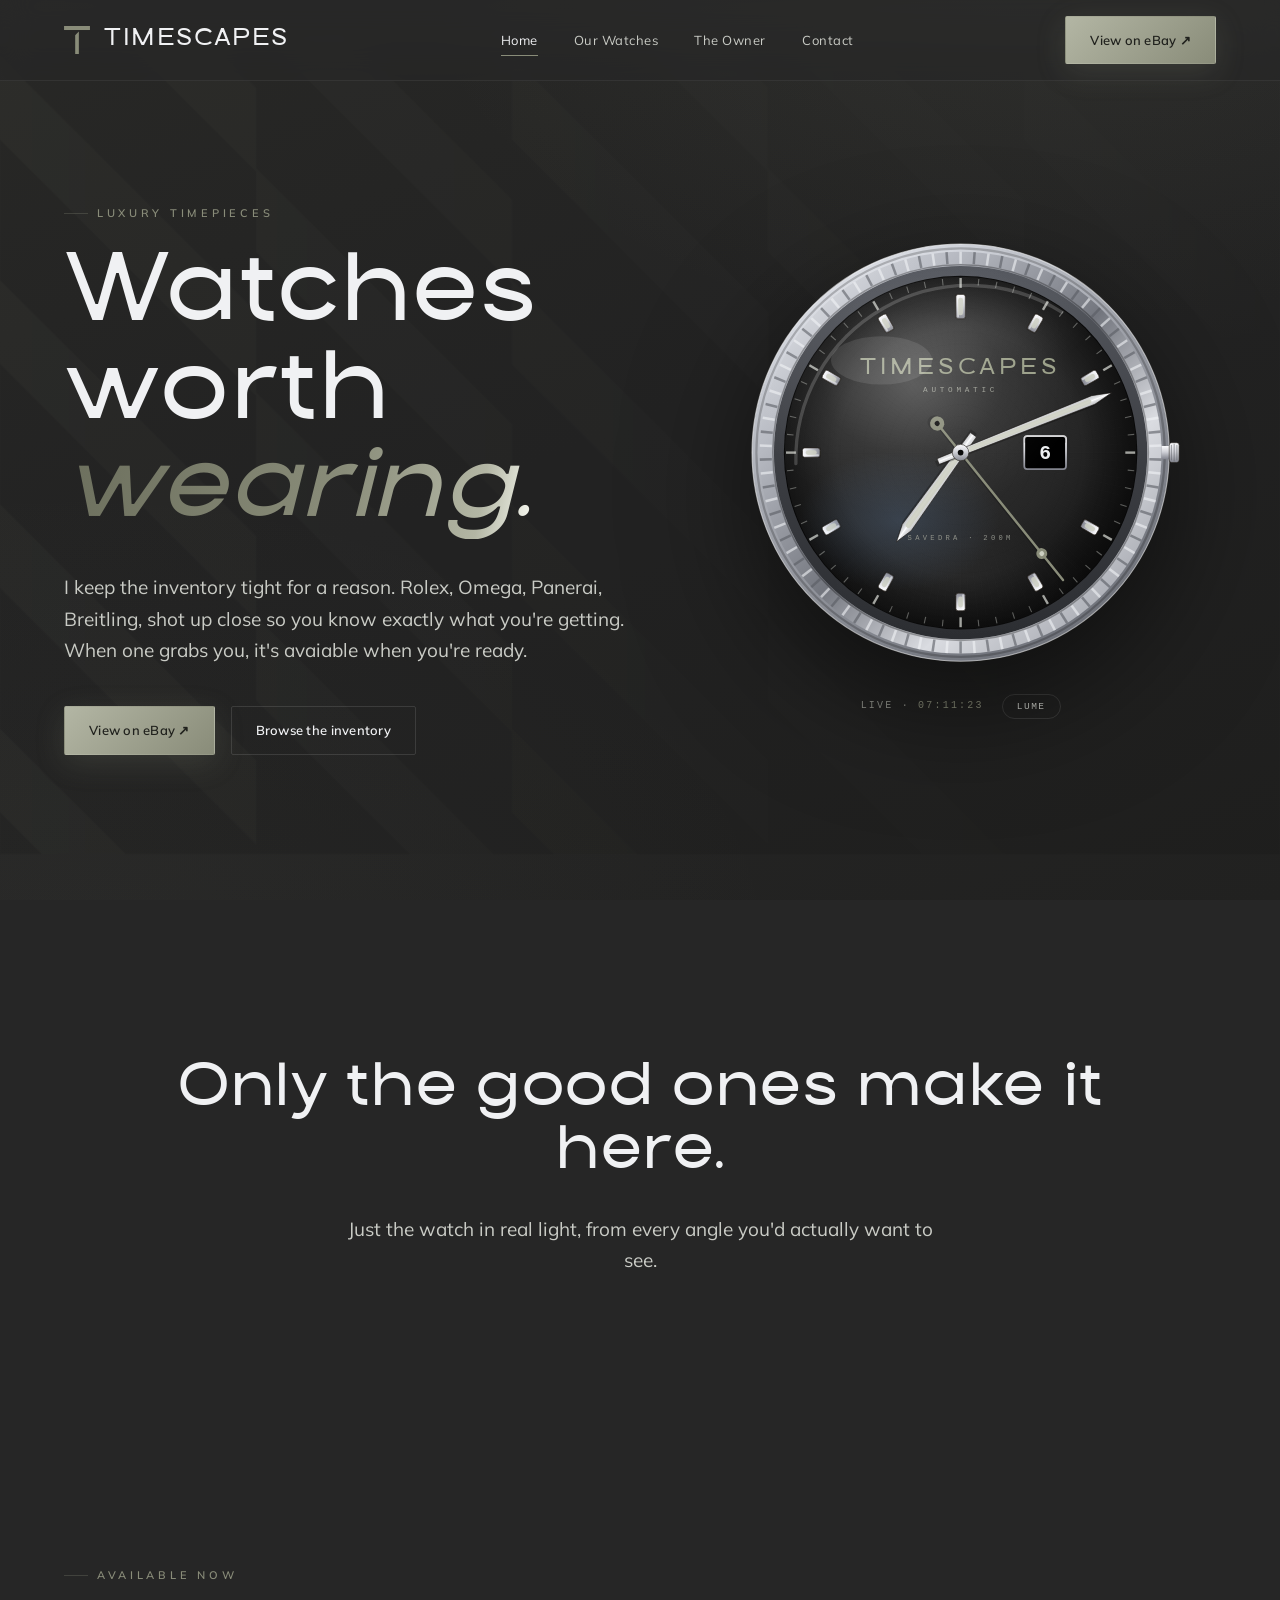
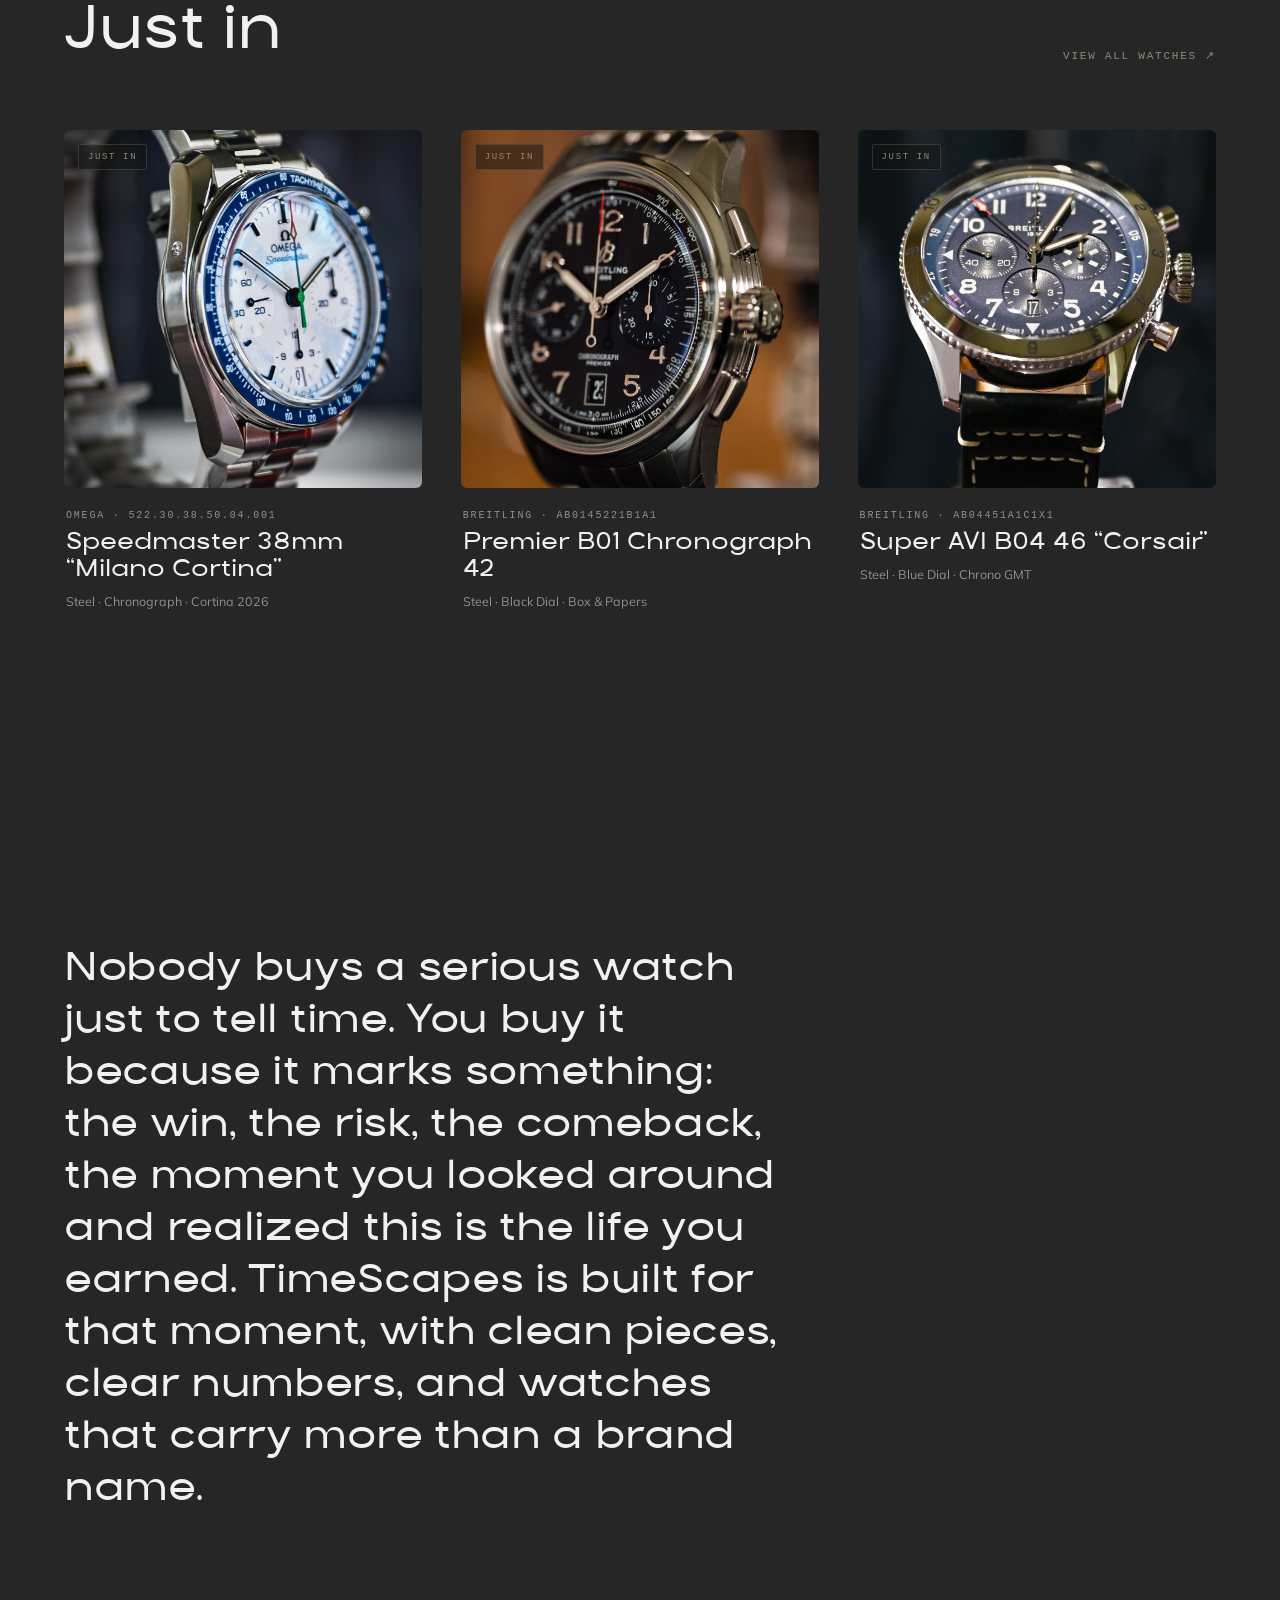
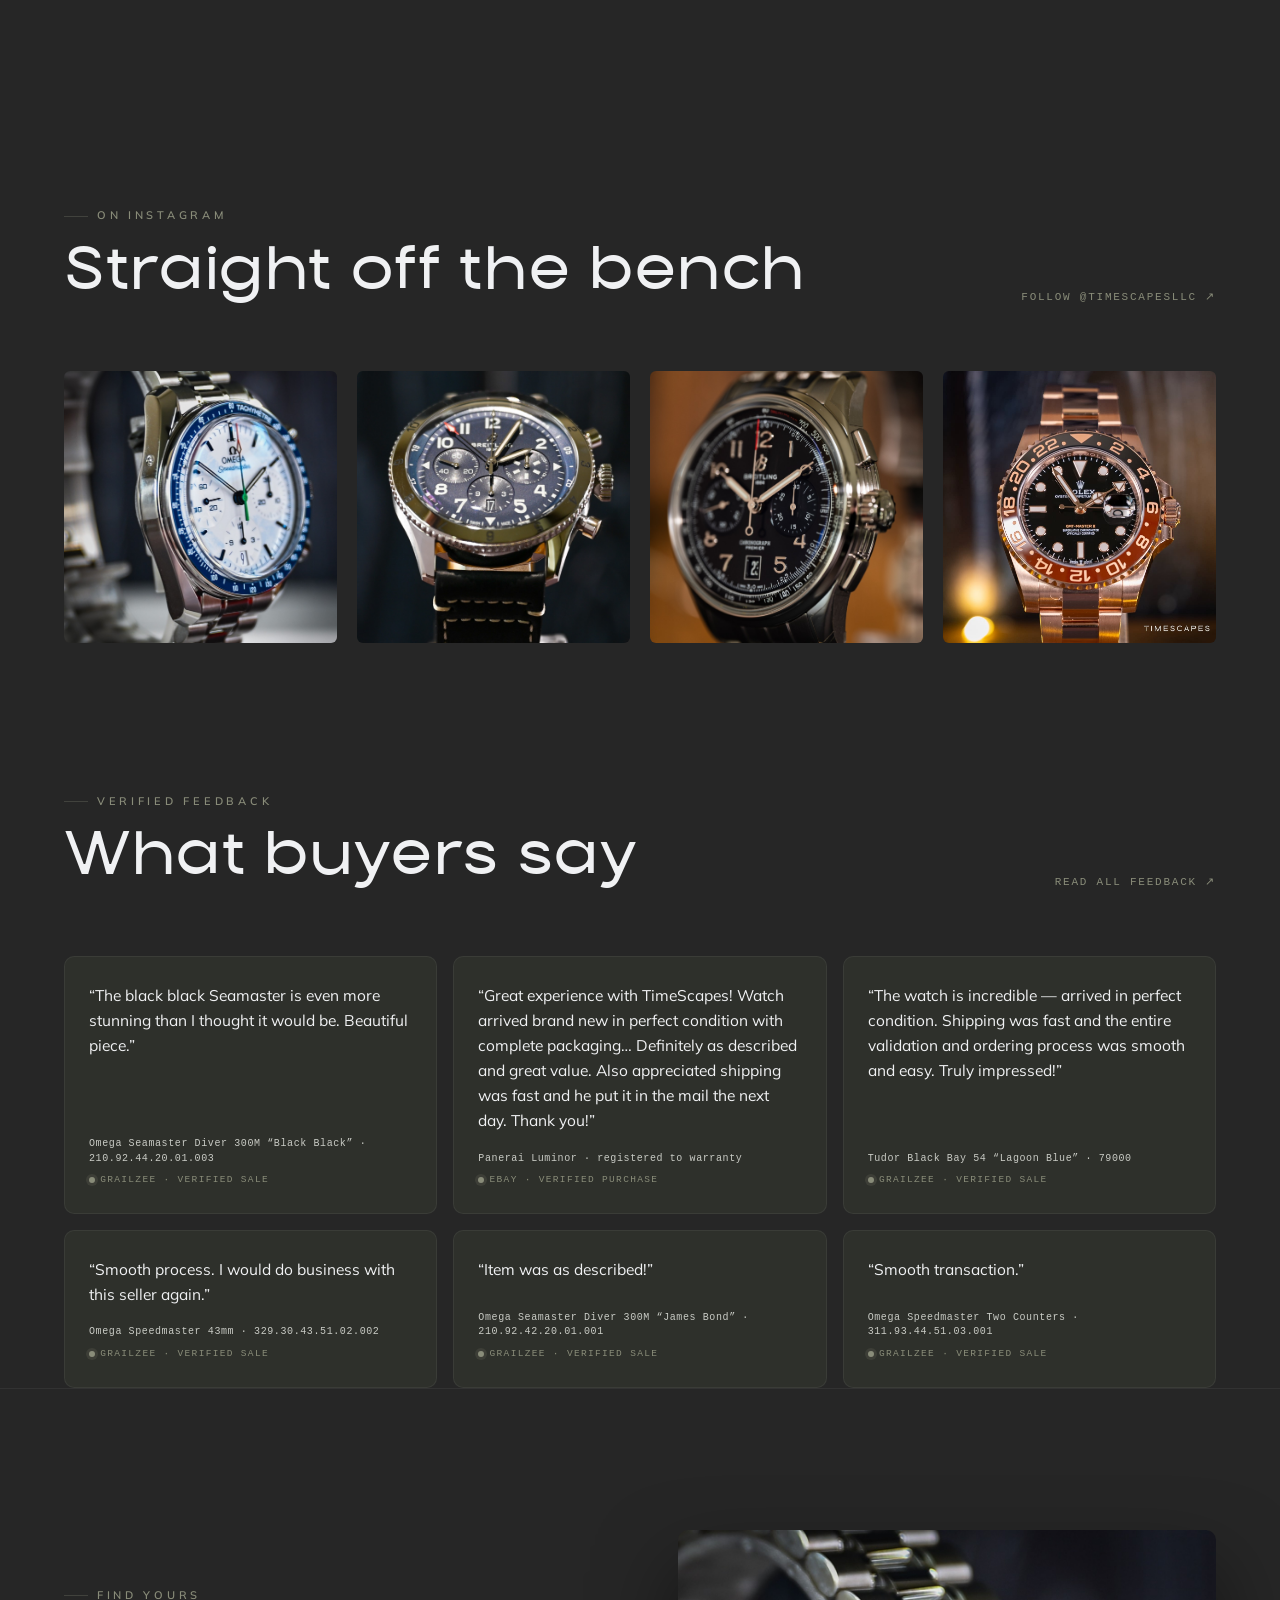
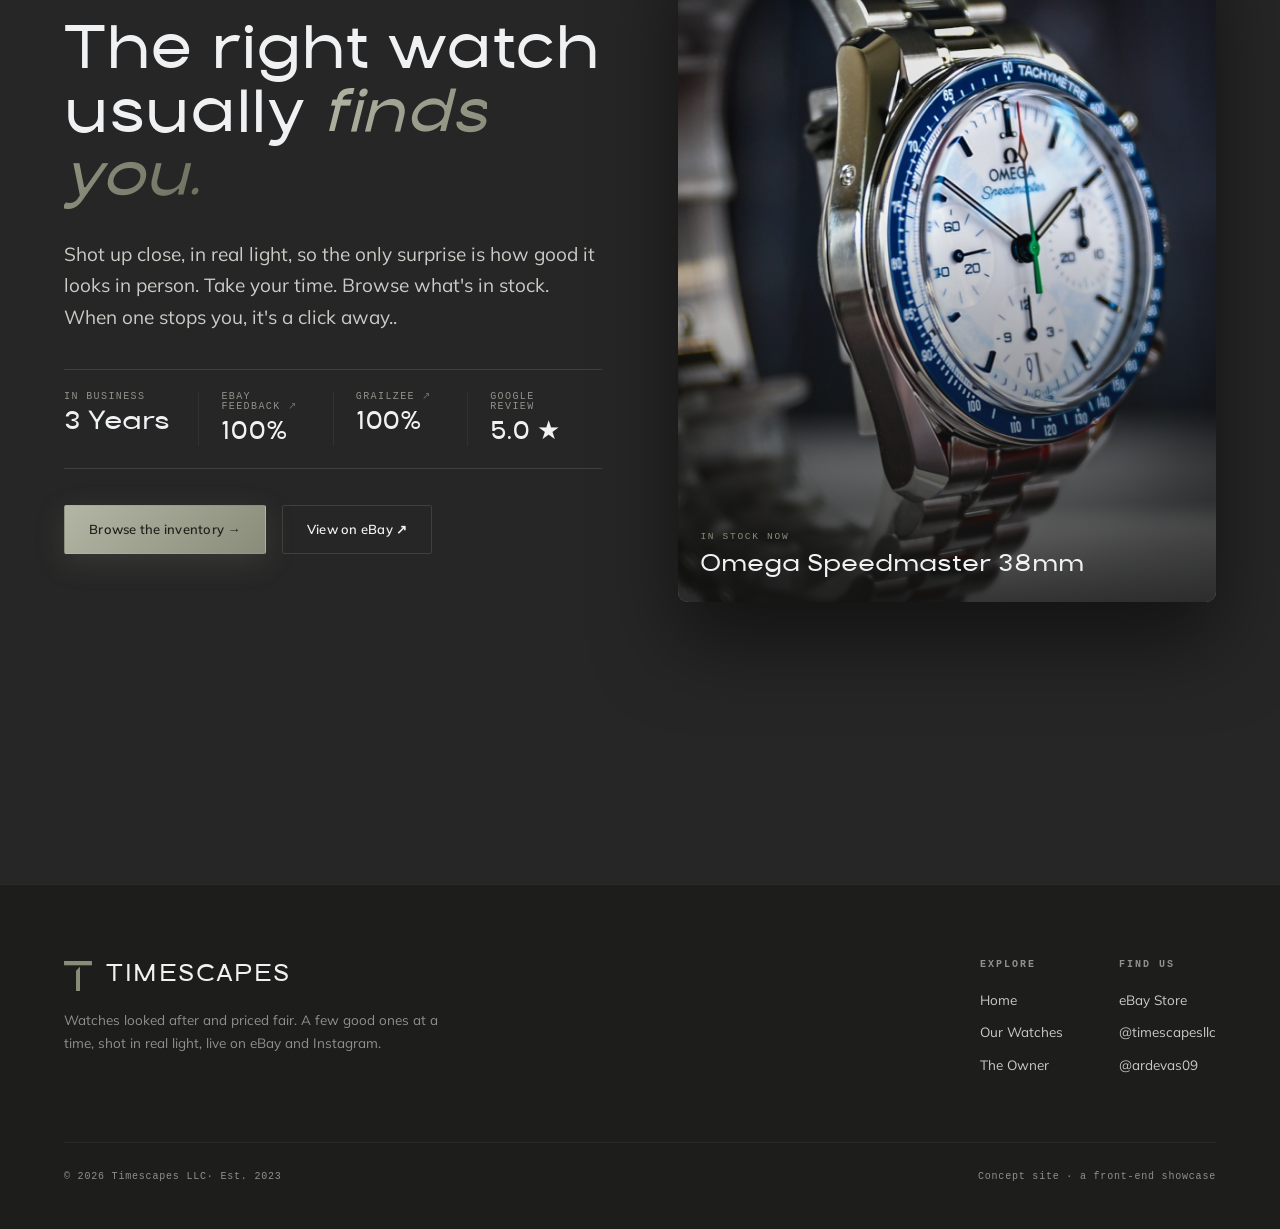
==== index.html @ d675b08f "Add files via upload" ====
<!DOCTYPE html>
<html lang="en">
<head>
<meta charset="UTF-8">
<meta name="viewport" content="width=device-width, initial-scale=1.0">
<meta http-equiv="Cache-Control" content="no-cache, no-store, must-revalidate">
<meta http-equiv="Pragma" content="no-cache">
<meta http-equiv="Expires" content="0">
<title>Timescapes · Luxury Timepieces</title>
<meta name="description" content="Timescapes. A few good watches at a time, Rolex, Omega, Panerai, Breitling, shot up close so you know what you're getting. Looked after, priced fair, live on eBay.">
<link rel="preconnect" href="https://fonts.googleapis.com">
<link rel="preconnect" href="https://fonts.gstatic.com" crossorigin>
<link href="https://fonts.googleapis.com/css2?family=Mulish:ital,wght@0,400;0,500;0,600;0,700;1,500&display=swap" rel="stylesheet">
<link rel="icon" href="assets/brand/icon-green.svg">
<link rel="stylesheet" href="styles.css?v=20260618">
<script defer src="app.js?v=20260618"></script>

<style>
  /* trust metrics — home closer (page-specific; loads after styles.css, wins on source order) */
  .ts-client-metrics{
    display:grid;grid-template-columns:repeat(4,1fr);
    max-width:560px;margin:36px 0;padding:22px 0;
    border-top:1px solid var(--line);border-bottom:1px solid var(--line);
  }
  .ts-metric-item{
    display:flex;flex-direction:column;gap:8px;
    padding:0 22px;border-left:1px solid var(--line-2);
  }
  .ts-metric-item:first-child{padding-left:0;border-left:none}
  .ts-metric-lbl{
    font-family:var(--mono);font-size:10px;font-weight:500;
    letter-spacing:.14em;text-transform:uppercase;color:var(--muted);line-height:1;
  }
  .ts-metric-val{
    font-family:var(--serif);font-size:clamp(22px,2.4vw,26px);font-weight:500;
    color:var(--ink);line-height:1;letter-spacing:-.01em;
  }
  /* clickable metrics link out to the real proof */
  a.ts-metric-item{text-decoration:none;color:inherit;cursor:pointer;transition:transform .25s var(--ease)}
  a.ts-metric-item .ts-metric-val{transition:color .25s}
  a.ts-metric-item:hover .ts-metric-val{color:var(--gold-bright)}
  a.ts-metric-item .ts-metric-lbl::after{content:" ↗";color:var(--gold);opacity:.75}
  @media(max-width:560px){
    .ts-client-metrics{grid-template-columns:repeat(2,1fr);gap:26px 0;max-width:none}
    .ts-metric-item{padding:0 18px;border-left:1px solid var(--line-2)}
    .ts-metric-item:nth-child(odd){padding-left:0;border-left:none}
  }

  /* verified feedback / reviews */
  .reviews__grid{display:grid;grid-template-columns:repeat(3,1fr);gap:16px;margin-top:42px}
  .review{display:flex;flex-direction:column;gap:18px;background:var(--bg-3);
    border:1px solid var(--line-2);border-radius:10px;padding:26px 24px;margin:0;
    transition:border-color .3s,transform .3s}
  .review:hover{border-color:var(--line);transform:translateY(-3px)}
  .review blockquote{font-size:15.5px;line-height:1.62;color:var(--ink);margin:0}
  .review figcaption{display:flex;flex-direction:column;gap:6px;margin-top:auto}
  .review__watch{font-family:var(--mono);font-size:10px;letter-spacing:.06em;color:var(--ink-soft);line-height:1.45}
  .review__src{font-family:var(--mono);font-size:9.5px;letter-spacing:.14em;text-transform:uppercase;
    color:var(--gold);display:flex;align-items:center;gap:.55em}
  .review__src::before{content:"";width:6px;height:6px;border-radius:50%;background:var(--gold);
    box-shadow:0 0 0 3px rgba(137,140,121,.16);flex:0 0 auto}
  @media(max-width:1000px){.reviews__grid{grid-template-columns:repeat(2,1fr)}}
  @media(max-width:600px){.reviews__grid{grid-template-columns:1fr}}
</style>
</head>
<body data-page="home">

<header class="nav" data-nav></header>

<main>
  <section class="hero">
    <div class="container hero__grid">
      <div class="hero__copy">
        <span class="eyebrow" data-reveal>Luxury Timepieces</span>
        <h1 class="display" data-reveal data-delay="1">Watches worth<span class="ln2"><em class="accent shimmer">wearing.</em></span></h1>
        <p class="lead" data-reveal data-delay="2">I keep the inventory tight for a reason. Rolex, Omega, Panerai, Breitling, shot up close so you know exactly what you're getting. When one grabs you, it's avaiable when you're ready.</p>
        <div class="cta-row" data-reveal data-delay="3">
          <a class="btn btn--gold" href="https://www.ebay.com/str/timescapesllc?widget_ver=artemis&media=COPY&utm_source=ig&utm_medium=social&utm_content=link_in_bio" target="_blank" rel="noopener">View on eBay ↗</a>
          <a class="btn btn--ghost" href="inventory.html">Browse the inventory</a>
        </div>
      </div>
      <div class="hero__visual" data-reveal data-delay="2">
        <div class="livewatch">
          <div class="livewatch__face" id="liveWatch" role="img" aria-label="A watch face showing the current local time"></div>
          <div class="livewatch__meta">
            <span class="livewatch__chip" id="liveTime">Live · <b>--:--:--</b></span>
            <button class="livewatch__toggle" id="lumeToggle" aria-label="Toggle day or lume dial">Lume</button>
          </div>
        </div>
      </div>
    </div>
  </section>

  <section class="statement">
    <div class="container">
      <h2 class="display" data-reveal>Only the good ones make it here.</h2>
      <p class="lead" data-reveal data-delay="1">Just the watch in real light, from every angle you'd actually want to see.</p>
    </div>
  </section>

  <section class="collection">
    <div class="container">
      <div class="sec-head">
        <div>
          <span class="eyebrow" data-reveal>Available Now</span>
          <h2 class="display" data-reveal data-delay="1">Just in</h2>
        </div>
        <a class="more-link" href="inventory.html" data-reveal data-delay="2">View all watches ↗</a>
      </div>
      <div class="cards cards--3" id="featuredCards"></div>
    </div>
  </section>

  <section class="why">
    <div class="container">
      <span class="eyebrow" data-reveal>Why Timescapes</span>
      <p class="why__lead" data-reveal data-delay="1">Nobody buys a serious watch just to tell time. You buy it because it marks something: the win, the risk, the comeback, the moment you looked around and realized this is the life you earned. TimeScapes is built for that moment, with clean pieces, clear numbers, and watches that carry more than a brand name.</p>
    </div>
  </section>

  <section class="feed">
    <div class="container">
      <div class="sec-head">
        <div>
          <span class="eyebrow" data-reveal>On Instagram</span>
          <h2 class="display" data-reveal data-delay="1">Straight off the bench</h2>
        </div>
        <a class="more-link" href="https://www.instagram.com/timescapesllc/" target="_blank" rel="noopener" data-reveal data-delay="2">Follow @timescapesllc ↗</a>
      </div>
      <div class="feed__grid" id="feedGrid" data-reveal></div>
    </div>
  </section>

  <!-- verified feedback (real eBay + Grailzee reviews) -->
  <section class="reviews">
    <div class="container">
      <div class="sec-head">
        <div>
          <span class="eyebrow" data-reveal>Verified Feedback</span>
          <h2 class="display" data-reveal data-delay="1">What buyers say</h2>
        </div>
        <a class="more-link" href="https://www.ebay.com/str/timescapesllc?_tab=feedback" target="_blank" rel="noopener" data-reveal data-delay="2">Read all feedback ↗</a>
      </div>
      <div class="reviews__grid">
        <figure class="review" data-reveal>
          <blockquote>“The black black Seamaster is even more stunning than I thought it would be. Beautiful piece.”</blockquote>
          <figcaption>
            <span class="review__watch">Omega Seamaster Diver 300M “Black Black” · 210.92.44.20.01.003</span>
            <span class="review__src">Grailzee · Verified sale</span>
          </figcaption>
        </figure>
        <figure class="review" data-reveal data-delay="1">
          <blockquote>“Great experience with TimeScapes! Watch arrived brand new in perfect condition with complete packaging… Definitely as described and great value. Also appreciated shipping was fast and he put it in the mail the next day. Thank you!”</blockquote>
          <figcaption>
            <span class="review__watch">Panerai Luminor · registered to warranty</span>
            <span class="review__src">eBay · Verified purchase</span>
          </figcaption>
        </figure>
        <figure class="review" data-reveal data-delay="2">
          <blockquote>“The watch is incredible — arrived in perfect condition. Shipping was fast and the entire validation and ordering process was smooth and easy. Truly impressed!”</blockquote>
          <figcaption>
            <span class="review__watch">Tudor Black Bay 54 “Lagoon Blue” · 79000</span>
            <span class="review__src">Grailzee · Verified sale</span>
          </figcaption>
        </figure>
        <figure class="review" data-reveal>
          <blockquote>“Smooth process. I would do business with this seller again.”</blockquote>
          <figcaption>
            <span class="review__watch">Omega Speedmaster 43mm · 329.30.43.51.02.002</span>
            <span class="review__src">Grailzee · Verified sale</span>
          </figcaption>
        </figure>
        <figure class="review" data-reveal data-delay="1">
          <blockquote>“Item was as described!”</blockquote>
          <figcaption>
            <span class="review__watch">Omega Seamaster Diver 300M “James Bond” · 210.92.42.20.01.001</span>
            <span class="review__src">Grailzee · Verified sale</span>
          </figcaption>
        </figure>
        <figure class="review" data-reveal data-delay="2">
          <blockquote>“Smooth transaction.”</blockquote>
          <figcaption>
            <span class="review__watch">Omega Speedmaster Two Counters · 311.93.44.51.03.001</span>
            <span class="review__src">Grailzee · Verified sale</span>
          </figcaption>
        </figure>
      </div>
    </div>
  </section>

  <section class="closer">
    <div class="container closer__grid">
      <div class="closer__copy">
        <span class="eyebrow" data-reveal>Find Yours</span>
        <h2 class="display" data-reveal data-delay="1">The right watch<br>usually <em class="accent">finds you.</em></h2>
        <p class="lead" data-reveal data-delay="2">Shot up close, in real light, so the only surprise is how good it looks in person. Take your time. Browse what's in stock. When one stops you, it's a click away..</p>

        <div class="ts-client-metrics" data-reveal data-delay="2">
          <div class="ts-metric-item">
            <span class="ts-metric-lbl">In Business</span>
            <span class="ts-metric-val">3 Years</span>
          </div>
          <a class="ts-metric-item" href="https://www.ebay.com/str/timescapesllc?_tab=feedback" target="_blank" rel="noopener">
            <span class="ts-metric-lbl">eBay Feedback</span>
            <span class="ts-metric-val">100%</span>
          </a>
          <a class="ts-metric-item" href="https://grailzee.com/apps/auctioneer/members/6018082144388" target="_blank" rel="noopener">
            <span class="ts-metric-lbl">Grailzee</span>
            <span class="ts-metric-val">100%</span>
          </a>
          <div class="ts-metric-item">
            <span class="ts-metric-lbl">Google Review</span>
            <span class="ts-metric-val">5.0 ★</span>
          </div>
        </div>

        <div class="cta-row" data-reveal data-delay="3">
          <a class="btn btn--gold" href="inventory.html">Browse the inventory →</a>
          <a class="btn btn--ghost" href="https://www.ebay.com/str/timescapesllc?widget_ver=artemis&media=COPY&utm_source=ig&utm_medium=social&utm_content=link_in_bio" target="_blank" rel="noopener">View on eBay ↗</a>
        </div>
      </div>
      <a class="closer__feature" href="watch.html?id=speedy" data-reveal data-delay="2">
        <img src="assets/watches/watch-8/07.jpg" alt="Omega Speedmaster 38mm, in stock now">
        <div class="closer__tag"><span>In stock now</span><b>Omega Speedmaster 38mm</b></div>
      </a>
    </div>
  </section>
</main>

<footer data-footer></footer>
</body>
</html>
---- styles.css ----
/* ============================================================
   TIMESCAPES — shared styles
   Brand palette (from the Timescapes branding package):
     Charcoal  #262626   ·  Sage green #898C79  ·  Light #F0F1F3
   Type: Macaria (display) · Mulish (body) · mono for technical labels.
   The accent (sage green) is used sparingly — a focal point, not on
   every label and border. Restraint reads as "expensive".
   NOTE: the --gold* variables are kept by name for reach across the
   stylesheet, but they now carry the brand's sage-green values.
   ============================================================ */

@font-face{
  font-family:'Macaria';
  src:url('assets/fonts/Macaria.ttf') format('truetype'),
      url('assets/fonts/Macaria.otf') format('opentype');
  font-weight:300 700;font-style:normal;font-display:swap;
}

:root{
  --bg:#262626;            /* charcoal (brand Color 1) */
  --bg-2:#2c2c2a;          /* raised panel */
  --bg-3:#2e302b;          /* card */
  --ink:#f0f1f3;           /* light (brand Color 3) */
  --ink-soft:#c9cbc5;
  --muted:#8f918a;         /* greyed sage */
  --line:rgba(240,241,243,.12);       /* default hairline — neutral */
  --line-2:rgba(240,241,243,.06);
  --gold:#898c79;          /* sage green (brand Color 2) — the accent */
  --gold-bright:#b3b6a4;
  --gold-deep:#6c6f5d;
  --gold-line:rgba(137,140,121,.28);  /* sage hairline, used sparingly */

  --serif:'Macaria', 'Cormorant Garamond', Georgia, 'Times New Roman', serif;  /* display */
  --sans:'Mulish', -apple-system, BlinkMacSystemFont, 'Segoe UI', Roboto, sans-serif;
  --mono:ui-monospace, 'SF Mono', SFMono-Regular, Menlo, Consolas, monospace;

  --section:clamp(88px, 11vw, 168px);   /* generous vertical rhythm */
  --measure:32em;                        /* narrow body measure */
  --ease:cubic-bezier(.22,.61,.30,1);    /* calm, "expensive" easing */
  --container:min(1180px, 90vw);
}

*{box-sizing:border-box;margin:0;padding:0}
html{scroll-behavior:smooth}
body{
  background:var(--bg);
  color:var(--ink);
  font-family:var(--sans);
  -webkit-font-smoothing:antialiased;
  line-height:1.6;
  overflow-x:hidden;
}
/* viewport-locked backdrop: a clean charcoal grade (keeps the brand grey) with
   a soft sage depth glow. Lives on a fixed pseudo, so no background-attachment. */
body::before{
  content:"";position:fixed;inset:0;z-index:0;pointer-events:none;
  background:
    radial-gradient(1100px 720px at 84% -10%, rgba(137,140,121,.13), transparent 62%),
    radial-gradient(1200px 820px at 6% 108%, rgba(137,140,121,.05), transparent 60%),
    linear-gradient(158deg,#2c2c2a 0%,#262626 48%,#212120 100%);
}
/* faint brand pattern (from the Timescapes package) as a clean texture, not noise */
body::after{
  content:"";position:fixed;inset:0;z-index:0;pointer-events:none;
  background:url("assets/brand/pattern-dark.png") center center / cover no-repeat;
  opacity:.16;mix-blend-mode:soft-light;
}
a{color:inherit;text-decoration:none}
img{max-width:100%;display:block}
::selection{background:rgba(137,140,121,.34);color:#fff}
:focus-visible{outline:2px solid var(--gold);outline-offset:3px}

.container{width:var(--container);margin:0 auto}
.narrow{max-width:var(--measure)}
main{position:relative;z-index:1}
section{position:relative;z-index:1}

/* ---------- eyebrow (small header — wide, sage accent) ---------- */
.eyebrow{
  font-family:var(--sans);font-size:11px;font-weight:600;letter-spacing:.34em;text-transform:uppercase;
  color:var(--gold);display:inline-flex;align-items:center;gap:.8em;
}
.eyebrow::before{content:"";width:24px;height:1px;background:var(--gold-line)}
.eyebrow.center{justify-content:center}

/* ---------- display type (Macaria) ---------- */
.display{font-family:var(--serif);font-weight:500;letter-spacing:-.006em;line-height:1.02}
h1.display{font-size:clamp(48px,8vw,96px)}
h2.display{font-size:clamp(34px,5vw,60px);line-height:1.06}
.lead{font-size:clamp(17px,1.5vw,19px);color:var(--ink-soft);max-width:var(--measure);line-height:1.65}
em.accent{font-style:italic;color:transparent;
  background:linear-gradient(120deg,var(--gold-bright),var(--gold-deep));-webkit-background-clip:text;background-clip:text}

/* one allowed shimmer: a slow, subtle glint sweeping the single hero word */
@media (prefers-reduced-motion: no-preference) {
  em.accent.shimmer{
    background:linear-gradient(100deg,
      var(--gold-deep) 0%, var(--gold) 30%, var(--gold-bright) 45%,
      #eef0e6 50%, var(--gold-bright) 55%, var(--gold) 70%, var(--gold-deep) 100%);
    background-size:200% auto;
    -webkit-background-clip:text;background-clip:text;color:transparent;
    animation:shine 5.5s linear infinite}
}
@keyframes shine{from{background-position:0% center}to{background-position:-200% center}}

/* ---------- reveal on scroll (the one ambient effect, refined + slow) ---------- */
[data-reveal]{opacity:0;transform:translateY(20px);transition:opacity 1.1s var(--ease),transform 1.1s var(--ease)}
[data-reveal].in{opacity:1;transform:none}
/* safety: if the reveal observer never fires (JS failure / stalled), show everything */
html.reveal-fallback [data-reveal]{opacity:1!important;transform:none!important}
[data-delay="1"]{transition-delay:.10s}[data-delay="2"]{transition-delay:.20s}
[data-delay="3"]{transition-delay:.30s}[data-delay="4"]{transition-delay:.40s}

/* ============ buttons ============ */
.btn{
  font-family:var(--sans);font-size:13px;font-weight:600;letter-spacing:.02em;
  padding:13px 24px;border-radius:2px;cursor:pointer;display:inline-flex;align-items:center;gap:.5em;
  transition:transform .25s var(--ease),box-shadow .3s var(--ease),background .3s,color .3s,border-color .3s;
  border:1px solid transparent;background:transparent;white-space:nowrap;
}
.btn--gold{color:#20211d;background:linear-gradient(135deg,var(--gold-bright),var(--gold));
  box-shadow:0 8px 30px rgba(137,140,121,.20)}
.btn--gold:hover{transform:translateY(-2px);box-shadow:0 14px 38px rgba(137,140,121,.30)}
.btn--ghost{border-color:var(--line);color:var(--ink)}
.btn--ghost:hover{border-color:var(--gold);color:var(--gold)}

/* ============ nav ============ */
.nav{position:sticky;top:0;z-index:50;background:rgba(38,38,38,.66);
  backdrop-filter:blur(16px);-webkit-backdrop-filter:blur(16px);border-bottom:1px solid var(--line-2)}
.nav__row{display:flex;align-items:center;justify-content:space-between;height:80px;gap:16px}
.brand{display:flex;align-items:center;gap:.6em;font-family:var(--serif);font-size:24px;font-weight:500;letter-spacing:.06em;line-height:1;text-transform:uppercase}
.brand img{width:26px;height:auto;object-fit:contain}
.nav__links{display:flex;gap:36px;align-items:center}
.nav__links a{font-size:13px;color:var(--ink-soft);letter-spacing:.04em;transition:color .3s;position:relative;padding:4px 0}
.nav__links a::after{content:"";position:absolute;left:0;bottom:-2px;width:0;height:1px;background:var(--gold);transition:width .35s var(--ease)}
.nav__links a:hover{color:var(--ink)}
.nav__links a.active{color:var(--ink)}
.nav__links a.active::after,.nav__links a:hover::after{width:100%}
.nav__cta{display:flex;align-items:center;gap:14px}
.menu-btn{display:none;background:none;border:1px solid var(--line);border-radius:2px;
  width:44px;height:40px;cursor:pointer;flex-direction:column;gap:4px;align-items:center;justify-content:center}
.menu-btn span{width:18px;height:1.5px;background:var(--ink);transition:.3s}

/* ============ footer ============ */
footer{padding:72px 0 44px;border-top:1px solid var(--line-2);background:#1d1d1c;position:relative;z-index:1;margin-top:var(--section)}
.foot__row{display:flex;justify-content:space-between;align-items:flex-start;gap:40px;flex-wrap:wrap}
.foot__brand{display:flex;flex-direction:column;gap:14px;max-width:24em}
.foot__brand .fb-top{display:flex;align-items:center;gap:.6em;font-family:var(--serif);font-size:24px;font-weight:500;letter-spacing:.06em;text-transform:uppercase}
.foot__brand .fb-top img{width:28px;height:auto;object-fit:contain}
.foot__brand p{font-size:13.5px;color:var(--muted);line-height:1.7}
.foot__links{display:flex;gap:56px;flex-wrap:wrap}
.foot__col h5{font-family:var(--mono);font-size:10px;letter-spacing:.2em;text-transform:uppercase;color:var(--muted);margin-bottom:16px}
.foot__col a{display:block;font-size:13.5px;color:var(--ink-soft);margin-bottom:11px;transition:color .3s}
.foot__col a:hover{color:var(--gold)}
.foot__bottom{display:flex;justify-content:space-between;align-items:center;gap:16px;flex-wrap:wrap;
  margin-top:56px;padding-top:26px;border-top:1px solid var(--line-2)}
.foot__bottom small{font-family:var(--mono);font-size:10px;letter-spacing:.08em;color:var(--muted)}

/* ============ HERO (home) ============ */
.hero{padding:clamp(60px,9vw,120px) 0 var(--section)}
.hero__grid{display:grid;grid-template-columns:1.05fr .95fr;gap:clamp(40px,6vw,90px);align-items:center}
.hero h1{margin:26px 0 0}
.hero h1 .ln2{display:block}
.hero .lead{margin-top:30px}
.hero .cta-row{display:flex;gap:16px;margin-top:40px;flex-wrap:wrap}

/* live watch focal */
.livewatch{position:relative;display:flex;flex-direction:column;align-items:center;gap:22px;perspective:1200px}
.livewatch__face{position:relative;width:min(440px,86%);aspect-ratio:1/1;display:grid;place-items:center;
  transition:transform .55s var(--ease)}
.livewatch__face::before{content:"";position:absolute;inset:6%;border-radius:50%;z-index:0;
  background:radial-gradient(circle,rgba(137,140,121,.16),transparent 66%);filter:blur(26px);
  animation:lwBreathe 6.5s var(--ease) infinite}
@keyframes lwBreathe{0%,100%{opacity:.8;transform:scale(.99)}50%{opacity:1;transform:scale(1.05)}}
.livewatch__face svg{position:relative;z-index:1;width:100%;height:auto;filter:drop-shadow(0 40px 60px rgba(0,0,0,.55))}
/* periodic specular glint sweeping across the sapphire */
.livewatch__glint{position:absolute;inset:4%;border-radius:50%;overflow:hidden;pointer-events:none;z-index:4;mix-blend-mode:screen}
.livewatch__glint::before{content:"";position:absolute;top:-25%;left:-60%;width:45%;height:150%;
  background:linear-gradient(90deg,transparent,rgba(255,255,255,.16),transparent);
  transform:rotate(16deg);animation:lwGlint 8s var(--ease) infinite}
@keyframes lwGlint{0%{left:-60%}16%{left:120%}100%{left:120%}}
/* soft highlight that tracks the cursor across the glass (fades in on hover) */
.livewatch__glare{position:absolute;inset:4%;border-radius:50%;pointer-events:none;z-index:5;opacity:0;
  transition:opacity .5s ease;mix-blend-mode:screen;
  background:radial-gradient(circle at var(--gx,50%) var(--gy,38%),rgba(255,255,255,.18),rgba(255,255,255,.05) 24%,transparent 52%)}
.livewatch.lw-live .livewatch__glare{opacity:1}
@media(prefers-reduced-motion:reduce){
  .livewatch__face{transition:none}
  .livewatch__face::before{animation:none}
  .livewatch__glint::before{animation:none}
}
.livewatch__meta{display:flex;align-items:center;gap:18px}
.livewatch__chip{font-family:var(--mono);font-size:10px;letter-spacing:.22em;text-transform:uppercase;color:var(--muted)}
.livewatch__chip b{color:var(--gold);font-weight:500}
.livewatch__toggle{font-family:var(--mono);font-size:9.5px;letter-spacing:.16em;text-transform:uppercase;color:var(--ink-soft);
  background:transparent;border:1px solid var(--line);border-radius:20px;padding:6px 14px;cursor:pointer;transition:all .3s}
.livewatch__toggle:hover{border-color:var(--gold);color:var(--gold)}

/* ============ brand statement ============ */
.statement{padding:var(--section) 0;text-align:center}
.statement .display{margin:22px auto 0;max-width:16em}
.statement .lead{margin:28px auto 0;text-align:center}

/* ============ generic section wrappers ============ */
.collection{padding:var(--section) 0}
.page-head{padding:clamp(56px,8vw,110px) 0 0}
.page-head .lead{margin-top:24px}
.inv-tools{display:flex;justify-content:space-between;align-items:flex-end;gap:24px;flex-wrap:wrap;margin-bottom:clamp(30px,4vw,52px)}
.inv-tools .filters{margin-bottom:0}
.as-btn{background:none;border:none;cursor:pointer;font-family:var(--mono);font-size:11px;letter-spacing:.16em;text-transform:uppercase;color:var(--gold);white-space:nowrap}
.as-btn:hover{opacity:.7}
.inv-banner{margin-top:var(--section)}
.inv-banner img{width:100%;height:auto;display:block;opacity:.9}

/* ============ section heading block ============ */
.sec-head{display:flex;justify-content:space-between;align-items:flex-end;gap:30px;flex-wrap:wrap;margin-bottom:clamp(40px,5vw,68px)}
.sec-head h2{margin-top:18px}
.sec-head .meta{font-family:var(--mono);font-size:11px;color:var(--muted);letter-spacing:.04em;max-width:24em;text-align:right;line-height:1.7}
.sec-head a.more-link{font-family:var(--mono);font-size:11px;letter-spacing:.16em;text-transform:uppercase;color:var(--gold);white-space:nowrap}
.sec-head a.more-link:hover{opacity:.7}

/* ============ CARD (shared, image-forward, calm) ============ */
.cards{display:grid;gap:clamp(20px,3vw,40px)}
.cards--3{grid-template-columns:repeat(3,1fr)}
.cards--4{grid-template-columns:repeat(4,1fr)}
.card{display:block;position:relative;background:transparent}
.card__media{position:relative;aspect-ratio:1/1;overflow:hidden;border-radius:6px;background:#1f1f1e}
.card__media img{width:100%;height:100%;object-fit:cover;transition:transform 1.1s var(--ease),opacity .6s}
.card:hover .card__media img{transform:scale(1.045)}
.card__badge{position:absolute;top:14px;left:14px;z-index:2;font-family:var(--mono);font-size:9px;letter-spacing:.18em;
  text-transform:uppercase;color:var(--gold);background:rgba(20,20,19,.5);backdrop-filter:blur(4px);
  border:1px solid var(--gold-line);border-radius:2px;padding:5px 9px}
.card__info{padding:20px 2px 0;transition:transform .5s var(--ease)}
.card:hover .card__info{transform:translateY(-2px)}
.card__brand{font-family:var(--mono);font-size:10px;letter-spacing:.18em;text-transform:uppercase;color:var(--muted)}
.card__name{font-family:var(--serif);font-size:24px;font-weight:500;line-height:1.12;margin-top:7px}
.card__spec{font-size:12.5px;color:var(--muted);margin-top:6px}

/* ============ inventory filters ============ */
.filters{display:flex;gap:10px;flex-wrap:wrap;margin-bottom:clamp(36px,4vw,56px)}
.filter{font-family:var(--mono);font-size:10.5px;letter-spacing:.14em;text-transform:uppercase;
  padding:9px 16px;border-radius:30px;border:1px solid var(--line);color:var(--ink-soft);
  background:transparent;cursor:pointer;transition:all .3s}
.filter:hover{border-color:var(--gold);color:var(--gold)}
.filter.active{background:var(--ink);color:#20211d;border-color:var(--ink)}
.card.hide{display:none}

/* ============ SPIN VIEWER (signature interaction) ============ */
.spin{position:relative;width:100%;aspect-ratio:1/1;border-radius:8px;overflow:hidden;
  background:#1f1f1e;touch-action:none;cursor:grab;user-select:none;-webkit-user-select:none}
.spin:active{cursor:grabbing}
.spin__frames{position:absolute;inset:0}
.spin__frames img{position:absolute;inset:0;width:100%;height:100%;object-fit:cover;
  opacity:0;pointer-events:none;-webkit-user-drag:none;user-drag:none;transition:opacity .12s linear}
.spin__frames img.is-active{opacity:1}
.spin__loupe{position:absolute;width:190px;height:190px;border-radius:50%;pointer-events:none;
  border:1px solid var(--gold-line);box-shadow:0 10px 34px rgba(0,0,0,.5),inset 0 0 16px rgba(0,0,0,.4);
  background-repeat:no-repeat;opacity:0;transition:opacity .25s;z-index:6;will-change:transform}
.spin.loupe-on .spin__loupe{opacity:1}
.spin__hint{position:absolute;left:50%;bottom:18px;transform:translateX(-50%);z-index:4;
  font-family:var(--mono);font-size:10px;letter-spacing:.22em;text-transform:uppercase;color:var(--ink-soft);
  background:rgba(20,20,19,.5);backdrop-filter:blur(4px);border:1px solid var(--line);border-radius:30px;
  padding:9px 17px;display:flex;align-items:center;gap:.7em;transition:opacity .5s;pointer-events:none;white-space:nowrap}
.spin__hint .swipe{display:inline-block;animation:swipeNudge 2.4s ease-in-out infinite}
@keyframes swipeNudge{0%,100%{transform:translateX(-4px)}50%{transform:translateX(4px)}}
.spin.touched .spin__hint{opacity:0}
.spin__nav{position:absolute;top:14px;right:14px;z-index:7;display:flex;align-items:center;gap:8px;opacity:0;transition:opacity .35s}
.spin:hover .spin__nav,.spin:focus-within .spin__nav{opacity:1}
.spin__nav button{width:34px;height:34px;border-radius:50%;border:1px solid var(--line);
  background:rgba(20,20,19,.55);color:var(--ink);cursor:pointer;font-size:15px;line-height:1;display:grid;place-items:center;transition:all .3s}
.spin__nav button:hover{border-color:var(--gold);color:var(--gold)}
.spin__count{position:absolute;top:16px;left:16px;z-index:4;font-family:var(--mono);font-size:10px;
  letter-spacing:.16em;color:var(--ink-soft)}
.spin__bar{position:absolute;left:0;right:0;bottom:0;height:2px;z-index:7;background:rgba(255,255,255,.06)}
.spin__bar i{display:block;height:100%;width:12.5%;background:linear-gradient(90deg,var(--gold-deep),var(--gold-bright));transition:width .14s linear}
.spin__loading{position:absolute;inset:0;display:grid;place-items:center;z-index:8;
  font-family:var(--mono);font-size:10px;letter-spacing:.2em;text-transform:uppercase;color:var(--muted);
  background:#1f1f1e;transition:opacity .5s}
.spin__loading.gone{opacity:0;pointer-events:none}

/* ============ WATCH DETAIL ============ */
.detail{padding:clamp(40px,5vw,72px) 0 0}
.detail__back{font-family:var(--mono);font-size:10.5px;letter-spacing:.16em;text-transform:uppercase;color:var(--muted);
  display:inline-flex;gap:.6em;transition:color .3s;margin-bottom:34px}
.detail__back:hover{color:var(--gold)}
.detail__grid{display:grid;grid-template-columns:1.08fr .92fr;gap:clamp(40px,5vw,80px);align-items:start}
.detail__spin{position:relative}
.detail__spin .spin{box-shadow:0 50px 90px rgba(0,0,0,.5)}
.detail__info{padding-top:8px}
.detail__brand{font-family:var(--mono);font-size:11px;letter-spacing:.2em;text-transform:uppercase;color:var(--gold)}
.detail__name{font-family:var(--serif);font-size:clamp(34px,4.4vw,52px);font-weight:500;line-height:1.05;letter-spacing:-.01em;margin:14px 0 0}
.detail__spec-line{font-size:15px;color:var(--ink-soft);margin-top:14px;max-width:26em;line-height:1.7}
.specs{margin:34px 0;border-top:1px solid var(--line-2)}
.specs div{display:flex;justify-content:space-between;gap:20px;padding:14px 0;border-bottom:1px solid var(--line-2)}
.specs dt{font-family:var(--mono);font-size:10.5px;letter-spacing:.16em;text-transform:uppercase;color:var(--muted)}
.specs dd{font-size:14px;color:var(--ink);text-align:right}
.specs dd.placeholder{color:var(--ink-soft)}
.specs dd .ph{display:block;font-family:var(--mono);font-size:9px;letter-spacing:.12em;text-transform:uppercase;color:var(--muted);margin-top:3px}
.detail__cta{display:flex;gap:14px;flex-wrap:wrap;margin-top:30px}
.detail__gallery{margin-top:clamp(48px,6vw,80px)}
.gallery-strip{display:flex;gap:12px;overflow-x:auto;padding-bottom:8px;scrollbar-width:thin}
.gallery-strip img{width:118px;height:118px;flex:0 0 auto;object-fit:cover;border-radius:4px;cursor:pointer;
  opacity:.78;transition:opacity .4s,transform .5s var(--ease)}
.gallery-strip img:hover{opacity:1;transform:translateY(-3px)}
.more{padding:var(--section) 0 0}

/* ============ comparison slider ============ */
.compare{padding:var(--section) 0}
.compare__wrap{display:grid;grid-template-columns:.9fr 1.1fr;gap:clamp(36px,5vw,72px);align-items:center}
.cmp{position:relative;aspect-ratio:1/1;border-radius:8px;overflow:hidden;touch-action:none;user-select:none;-webkit-user-select:none}
.cmp img{position:absolute;inset:0;width:100%;height:100%;object-fit:cover;-webkit-user-drag:none}
.cmp .top{clip-path:inset(0 0 0 50%)}
.cmp__divider{position:absolute;top:0;bottom:0;left:50%;width:1px;background:var(--gold);transform:translateX(-.5px);cursor:ew-resize;z-index:4}
.cmp__divider::before{content:"";position:absolute;top:50%;left:50%;transform:translate(-50%,-50%);
  width:44px;height:44px;border-radius:50%;background:rgba(20,20,19,.6);border:1px solid var(--gold)}
.cmp__divider::after{content:"\2194";position:absolute;top:50%;left:50%;transform:translate(-50%,-50%);color:var(--gold);font-size:15px}
.cmp__label{position:absolute;bottom:14px;z-index:3;font-family:var(--mono);font-size:9.5px;letter-spacing:.18em;
  text-transform:uppercase;color:var(--ink);background:rgba(20,20,19,.5);border-radius:2px;padding:5px 10px;pointer-events:none}
.cmp__label.l{left:14px}.cmp__label.r{right:14px}

/* ============ editorial IG grid ============ */
.feed{padding:var(--section) 0}
.feed__grid{display:grid;grid-template-columns:repeat(4,1fr);gap:clamp(14px,1.6vw,22px);margin-top:clamp(34px,4vw,52px)}
.feed__tile{position:relative;aspect-ratio:1/1;overflow:hidden;border-radius:6px;cursor:pointer;background:#1f1f1e}
.feed__tile img{width:100%;height:100%;object-fit:cover;transition:transform 1.1s var(--ease)}
.feed__tile:hover img{transform:scale(1.05)}

/* ============ OWNER ============ */
.owner-hero{position:relative;overflow:hidden;min-height:92vh;display:flex;align-items:flex-end;
  border-bottom:1px solid var(--line-2)}
.owner-hero__bg{position:absolute;inset:0;z-index:0}
.owner-hero__bg video{width:100%;height:100%;object-fit:cover}
.owner-hero__bg::after{content:"";position:absolute;inset:0;
  background:linear-gradient(0deg,rgba(28,28,27,.96) 4%,rgba(28,28,27,.5) 46%,rgba(28,28,27,.25) 100%)}
.owner-hero__inner{position:relative;z-index:1;padding-bottom:clamp(56px,8vw,110px);width:100%}
.owner-hero h1{margin-top:18px}
.owner-hero .handle{font-family:var(--mono);font-size:13px;color:var(--gold);letter-spacing:.1em;margin-top:14px}
.owner-bio{padding:var(--section) 0}
.owner-bio__grid{display:grid;grid-template-columns:1fr 1fr;gap:clamp(40px,6vw,90px);align-items:center}
.owner-bio p{font-size:clamp(17px,1.7vw,21px);color:var(--ink-soft);line-height:1.7;max-width:32em;font-family:var(--serif);font-weight:500}
.stats{display:grid;grid-template-columns:1fr 1fr;gap:clamp(28px,4vw,48px)}
.stats div{display:flex;flex-direction:column}
.stats b{font-family:var(--serif);font-size:clamp(38px,4.4vw,54px);font-weight:500;color:var(--ink);line-height:1}
.stats small{font-family:var(--mono);font-size:10px;letter-spacing:.16em;text-transform:uppercase;color:var(--muted);margin-top:10px}

/* veteran credential badge (owner page) */
.creds{display:flex;flex-wrap:wrap;gap:14px;margin-top:30px}
.cred{display:inline-flex;align-items:center;gap:.7em;font-family:var(--mono);font-size:10.5px;letter-spacing:.16em;
  text-transform:uppercase;color:var(--ink-soft);border:1px solid var(--gold-line);border-radius:30px;padding:10px 18px;background:rgba(137,140,121,.06)}
.cred b{color:var(--gold);font-weight:600}

/* brand film */
.film{position:relative;overflow:hidden;min-height:84vh;display:grid;place-items:center;
  border-top:1px solid var(--line-2);border-bottom:1px solid var(--line-2)}
.film__bg{position:absolute;inset:0;z-index:0;cursor:zoom-in}
.film__bg video{width:100%;height:100%;object-fit:cover}
.film__bg::after{content:"";position:absolute;inset:0;
  background:radial-gradient(120% 120% at 50% 45%,transparent,rgba(28,28,27,.84)),linear-gradient(0deg,rgba(28,28,27,.8),rgba(28,28,27,.3))}
.film__inner{position:relative;z-index:1;text-align:center;padding:clamp(80px,10vw,140px) 0}
.film h2{margin:20px 0 0}
.film p{margin:26px auto 0;max-width:30em;color:var(--ink-soft);font-size:16px}
.film__play{margin-top:36px;display:inline-flex;align-items:center;gap:.7em;cursor:pointer;
  font-family:var(--sans);font-size:13px;font-weight:600;color:var(--ink);
  background:rgba(20,20,19,.35);border:1px solid var(--line);border-radius:30px;padding:12px 22px;transition:all .3s}
.film__play:hover{border-color:var(--gold);color:var(--gold)}
.film__play .pp{display:grid;place-items:center;width:24px;height:24px;border-radius:50%;
  background:linear-gradient(135deg,var(--gold-bright),var(--gold));color:#20211d;font-size:10px}

/* ============ WHY (condensed — three sentences) ============ */
.why{padding:var(--section) 0}
.why__lead{font-family:var(--serif);font-weight:500;font-size:clamp(24px,3.4vw,40px);color:var(--ink);
  line-height:1.3;max-width:18em;margin:26px 0 0;letter-spacing:-.008em}

/* ============ CLOSER — "sell the watches" (home) ============ */
.closer{padding:var(--section) 0;border-top:1px solid var(--line-2)}
.closer__grid{display:grid;grid-template-columns:1fr 1fr;gap:clamp(40px,6vw,90px);align-items:center}
.closer__copy h2{margin:18px 0 0}
.closer__copy .lead{margin-top:26px}
.closer__copy .cta-row{display:flex;gap:16px;margin-top:36px;flex-wrap:wrap}
.closer__feature{position:relative;display:block;border-radius:10px;overflow:hidden;aspect-ratio:4/5;
  box-shadow:0 40px 80px rgba(0,0,0,.5)}
.closer__feature img{width:100%;height:100%;object-fit:cover;transition:transform 1.2s var(--ease)}
.closer__feature:hover img{transform:scale(1.05)}
.closer__feature::after{content:"";position:absolute;inset:0;background:linear-gradient(0deg,rgba(20,20,19,.82),transparent 56%)}
.closer__tag{position:absolute;left:22px;bottom:22px;z-index:2}
.closer__tag span{font-family:var(--mono);font-size:9.5px;letter-spacing:.18em;text-transform:uppercase;color:var(--gold)}
.closer__tag b{display:block;font-family:var(--serif);font-size:24px;font-weight:500;color:var(--ink);margin-top:6px;line-height:1.15}

/* ============ PHOTO LIGHTBOX ============ */
.lightbox{position:fixed;inset:0;z-index:120;background:rgba(20,20,19,.96);backdrop-filter:blur(8px);
  display:flex;flex-direction:column;opacity:0;visibility:hidden;transition:opacity .4s,visibility .4s}
.lightbox.open{opacity:1;visibility:visible}
.lb__bar{display:flex;align-items:center;justify-content:space-between;gap:16px;padding:20px 24px}
.lb__filters{display:flex;gap:8px;flex-wrap:wrap}
.lb__chip{font-family:var(--mono);font-size:9.5px;letter-spacing:.12em;text-transform:uppercase;
  padding:7px 13px;border-radius:20px;border:1px solid var(--line);color:var(--ink-soft);cursor:pointer;background:transparent;transition:all .3s}
.lb__chip.active{background:var(--ink);color:#20211d;border-color:var(--ink)}
.lb__close{background:none;border:1px solid var(--line);color:var(--ink);width:44px;height:44px;border-radius:50%;cursor:pointer;font-size:18px;flex:0 0 auto}
.lb__close:hover{border-color:var(--gold);color:var(--gold)}
.lb__stage{flex:1;display:flex;align-items:center;justify-content:center;gap:18px;padding:0 18px 18px;min-height:0}
.lb__img{max-width:min(88vw,860px);max-height:78vh;border-radius:8px;object-fit:contain}
.lb__arrow{background:rgba(40,40,39,.6);border:1px solid var(--line);color:var(--ink);width:48px;height:48px;border-radius:50%;cursor:pointer;font-size:18px;flex:0 0 auto}
.lb__arrow:hover{border-color:var(--gold);color:var(--gold)}
.lb__thumbs{display:flex;gap:8px;overflow-x:auto;padding:14px 24px 24px;scrollbar-width:thin}
.lb__thumbs img{width:60px;height:60px;border-radius:4px;object-fit:cover;cursor:pointer;opacity:.45;border:1px solid transparent;flex:0 0 auto;transition:opacity .3s,border-color .3s}
.lb__thumbs img.active{opacity:1;border-color:var(--gold)}

/* ============ MEDIA LIGHTBOX (film) ============ */
.mlb{position:fixed;inset:0;z-index:130;background:rgba(20,20,19,.58);backdrop-filter:blur(14px);
  display:flex;flex-direction:column;align-items:center;justify-content:center;gap:18px;padding:48px;
  opacity:0;visibility:hidden;transition:opacity .45s,visibility .45s}
.mlb.open{opacity:1;visibility:visible}
.mlb__ambient{position:absolute;inset:0;z-index:0;overflow:hidden;pointer-events:none}
.mlb__ambient video,.mlb__ambient img{position:absolute;inset:-18%;width:136%;height:136%;object-fit:cover;
  opacity:0;transition:opacity 1.1s ease;filter:blur(72px) saturate(1.5) brightness(.8);transform:scale(1.08)}
.mlb__ambient .show{opacity:.72}
.mlb__stage{position:relative;z-index:2;display:flex;align-items:center;justify-content:center;transform:scale(.94);transition:transform .55s var(--ease)}
.mlb.open .mlb__stage{transform:scale(1)}
.mlb__stage video,.mlb__stage img{max-width:92vw;max-height:80vh;border-radius:8px;box-shadow:0 50px 110px rgba(0,0,0,.7);display:none}
.mlb__stage video.show,.mlb__stage img.show{display:block}
.mlb__close{position:absolute;top:24px;right:26px;z-index:3;width:46px;height:46px;border-radius:50%;border:1px solid var(--line);
  background:rgba(40,40,39,.6);color:var(--ink);font-size:18px;cursor:pointer}
.mlb__close:hover{border-color:var(--gold);color:var(--gold)}
.mlb__cap{position:relative;z-index:2;font-family:var(--mono);font-size:10px;letter-spacing:.18em;text-transform:uppercase;color:var(--ink-soft)}

/* ============ back to top (a little watch that also reads as "up") ============ */
.totop{position:fixed;right:26px;bottom:26px;z-index:60;width:52px;height:52px;border-radius:50%;
  border:1px solid var(--gold-line);background:rgba(38,38,38,.78);backdrop-filter:blur(8px);color:var(--ink-soft);
  cursor:pointer;display:grid;place-items:center;padding:0;
  box-shadow:0 10px 26px rgba(0,0,0,.4),inset 0 1px 0 rgba(255,255,255,.06);
  opacity:0;transform:translateY(10px) scale(.94);pointer-events:none;
  transition:opacity .4s var(--ease),transform .4s var(--ease),border-color .3s,color .3s,box-shadow .3s}
.totop.show{opacity:1;transform:none;pointer-events:auto}
.totop svg{width:30px;height:30px;display:block}
.totop .totop__hands{transition:transform .35s var(--ease);transform-origin:24px 24px}
.totop:hover{border-color:var(--gold);color:var(--gold);box-shadow:0 14px 32px rgba(0,0,0,.5),0 0 0 3px rgba(137,140,121,.16)}
.totop:hover .totop__hands{transform:translateY(-2.5px)}
@media(prefers-reduced-motion:reduce){ .totop .totop__hands{transition:none} }

/* ============ responsive ============ */
@media(max-width:1000px){
  .cards--4{grid-template-columns:repeat(2,1fr)}
  .cards--3{grid-template-columns:repeat(2,1fr)}
  .feed__grid{grid-template-columns:repeat(2,1fr)}
}
@media(max-width:900px){
  .nav__links{display:none}
  .nav__links.open{display:flex;position:absolute;top:80px;left:0;right:0;flex-direction:column;gap:0;
    background:rgba(38,38,38,.98);border-bottom:1px solid var(--line);padding:8px 5vw 20px}
  .nav__links.open a{padding:15px 0;border-bottom:1px solid var(--line-2)}
  .menu-btn{display:flex}
  .hero__grid{grid-template-columns:1fr;gap:48px}
  .hero__visual{order:-1}
  .detail__grid{grid-template-columns:1fr;gap:40px}
  .compare__wrap{grid-template-columns:1fr;gap:30px}
  .owner-bio__grid{grid-template-columns:1fr;gap:40px}
  .closer__grid{grid-template-columns:1fr;gap:40px}
  .closer__feature{order:-1;max-width:420px}
  .sec-head .meta{text-align:left}
}
@media(max-width:600px){
  .cards--3,.cards--4{grid-template-columns:1fr}
  .feed__grid{grid-template-columns:1fr 1fr}
  .stats{grid-template-columns:1fr 1fr}
  .foot__links{gap:34px}
  .totop{right:16px;bottom:16px}
}

@media(prefers-reduced-motion:reduce){
  html{scroll-behavior:auto}
  [data-reveal]{opacity:1!important;transform:none!important}
  .shimmer,.spin__hint .swipe{animation:none!important}
  *{transition-duration:.001s!important}
}

/* ============ sold / in-stock ============ */
.card.is-sold .card__media img{filter:grayscale(.35) brightness(.82);opacity:.92}
.card.is-sold .card__info{opacity:.68}
.card.is-sold:hover .card__media img{filter:grayscale(.18) brightness(.92)}
.card__badge.sold{color:var(--ink-soft);border-color:var(--line);background:rgba(20,20,19,.6)}
.sold-tag{display:inline-block;font-family:var(--mono);font-size:9px;letter-spacing:.18em;text-transform:uppercase;
  color:var(--ink-soft);border:1px solid var(--line);border-radius:2px;padding:3px 8px;margin-left:6px;vertical-align:middle}
.sold-note{font-size:14.5px;color:var(--ink-soft);margin-top:18px;max-width:30em;line-height:1.65;
  border-left:2px solid var(--gold-line);padding-left:15px}
.specs .dd-sold{color:var(--muted)}
.specs .dd-stock{color:var(--gold)}

/* ============ QOL motion (subtle) ============ */
.nav{transition:box-shadow .4s var(--ease), background .4s}
.nav.scrolled{box-shadow:0 12px 34px rgba(0,0,0,.34);background:rgba(34,34,34,.88)}
.btn--gold{position:relative;overflow:hidden}
.btn--gold::after{content:"";position:absolute;top:0;left:-70%;width:45%;height:100%;pointer-events:none;
  background:linear-gradient(90deg,transparent,rgba(255,255,255,.42),transparent);transform:skewX(-18deg);
  transition:left .7s var(--ease)}
.btn--gold:hover::after{left:135%}
#inventoryGrid{transition:opacity .3s var(--ease)}
@media(prefers-reduced-motion:reduce){ .btn--gold::after{display:none} }
/* live watch: slow light sweep across the dial (the "real watch under moving light" look) */
.dial-sheen{transform-box:fill-box;transform-origin:center;animation:dialSweep 18s linear infinite}
@keyframes dialSweep{to{transform:rotate(360deg)}}
@media(prefers-reduced-motion:reduce){ .dial-sheen{animation:none} }

/* ============ footer trust line ============ */
.foot__trust{display:flex;align-items:center;gap:.6em;margin-top:14px;
  font-family:var(--mono);font-size:11px;letter-spacing:.06em;color:var(--ink-soft)}
.foot__trust-dot{width:7px;height:7px;border-radius:50%;background:var(--gold);
  box-shadow:0 0 0 3px rgba(137,140,121,.18);flex:0 0 auto}
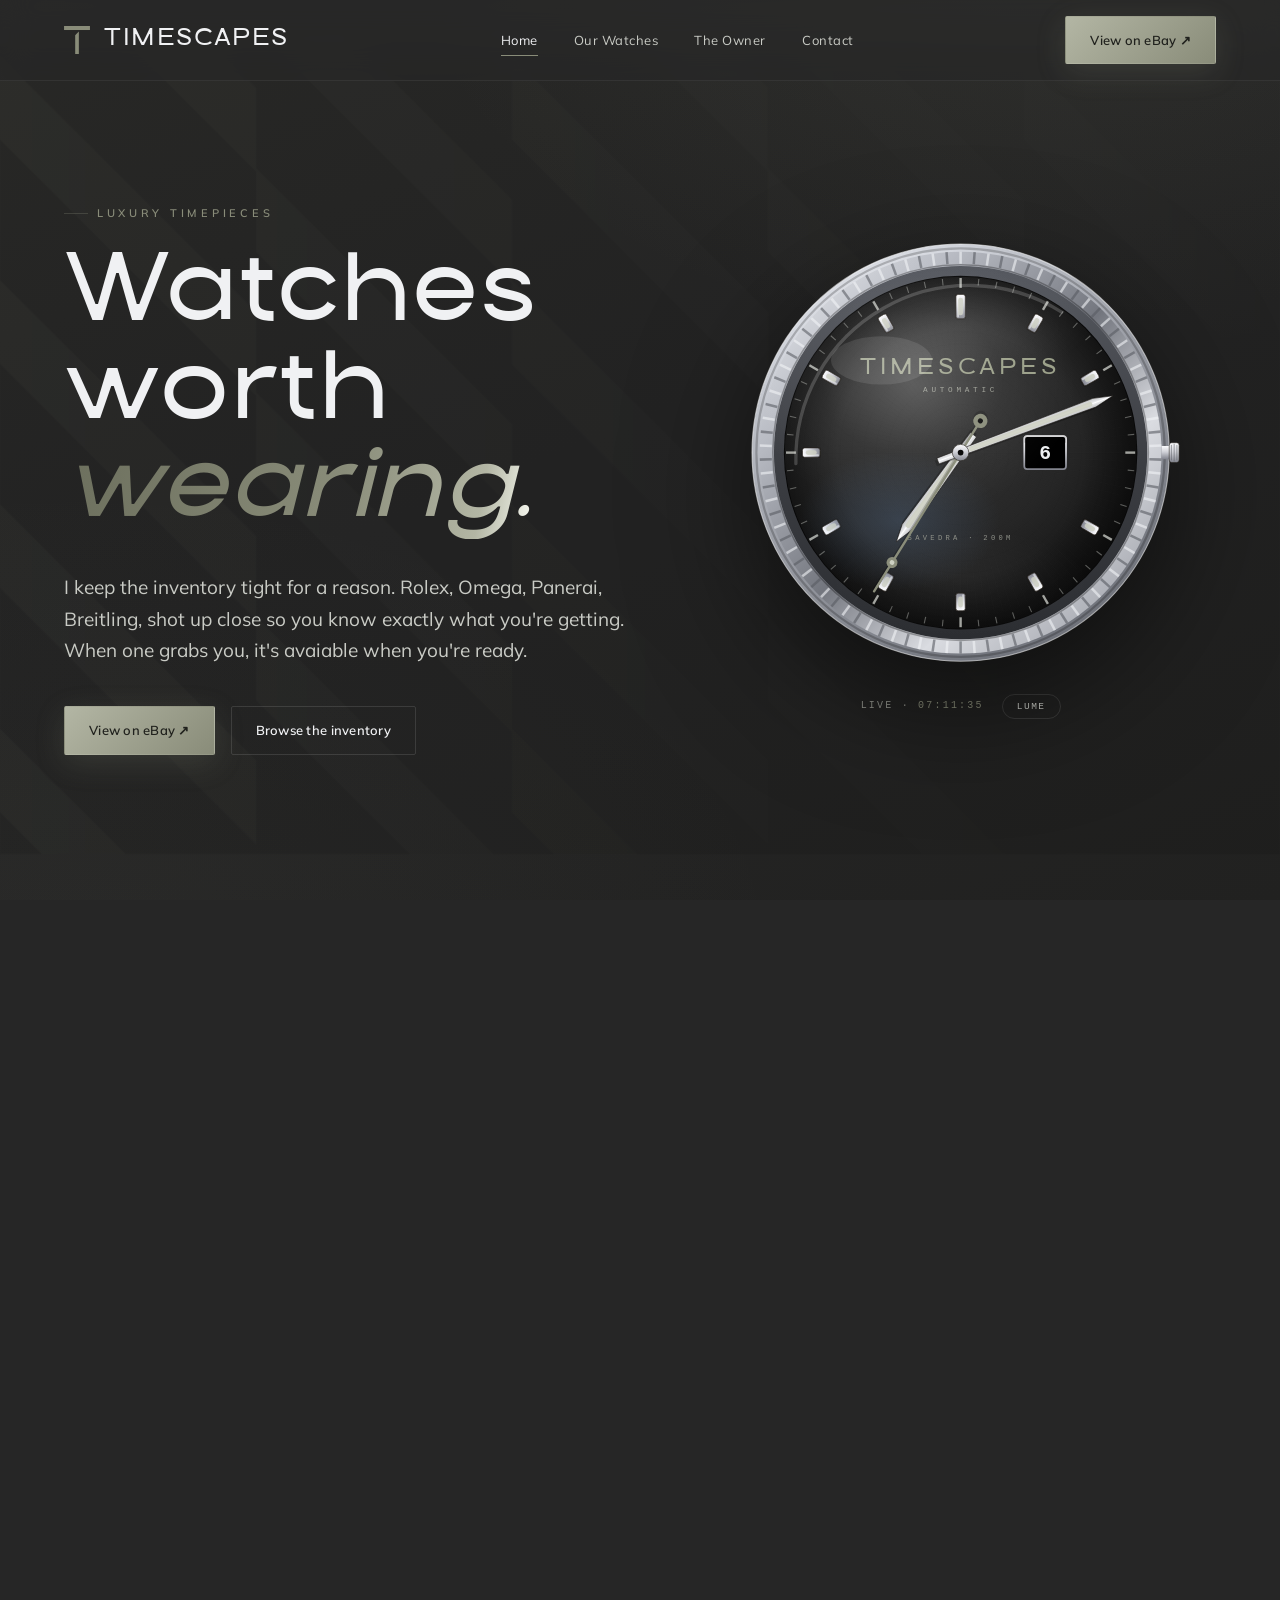
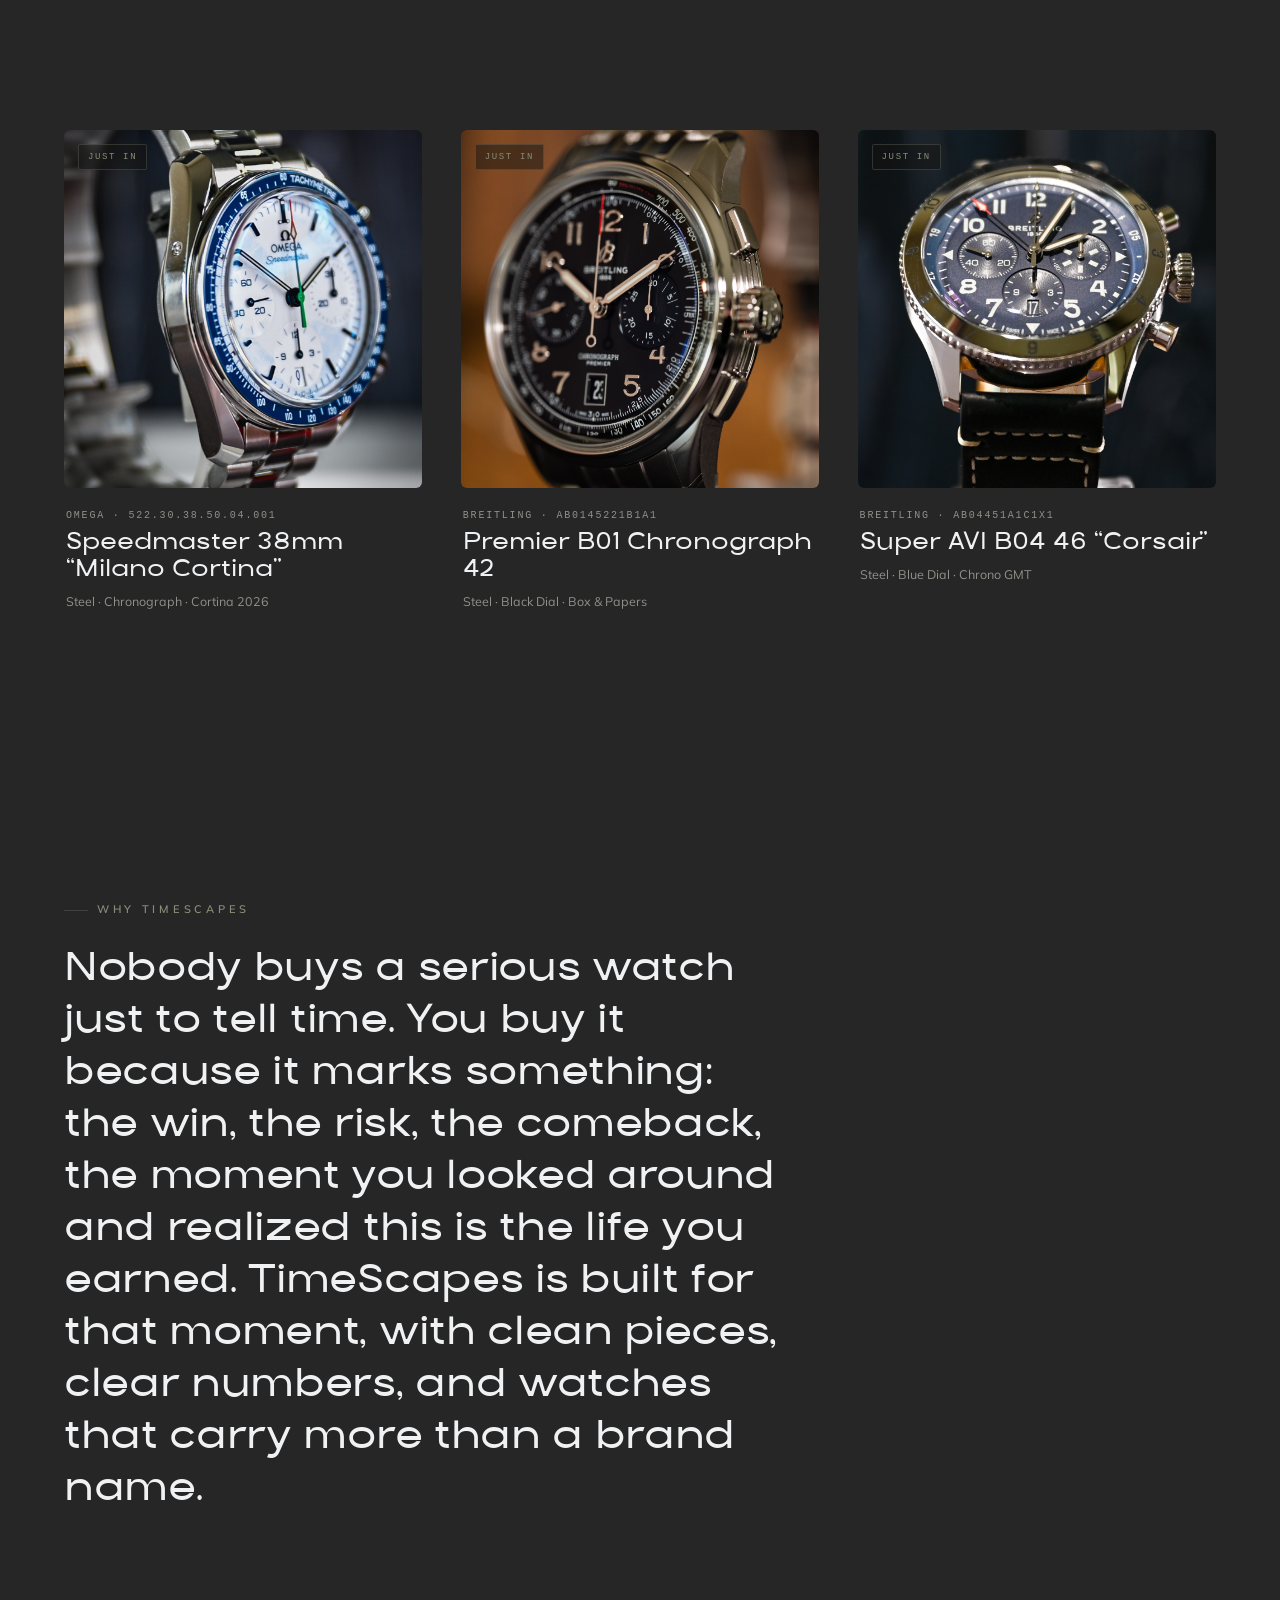
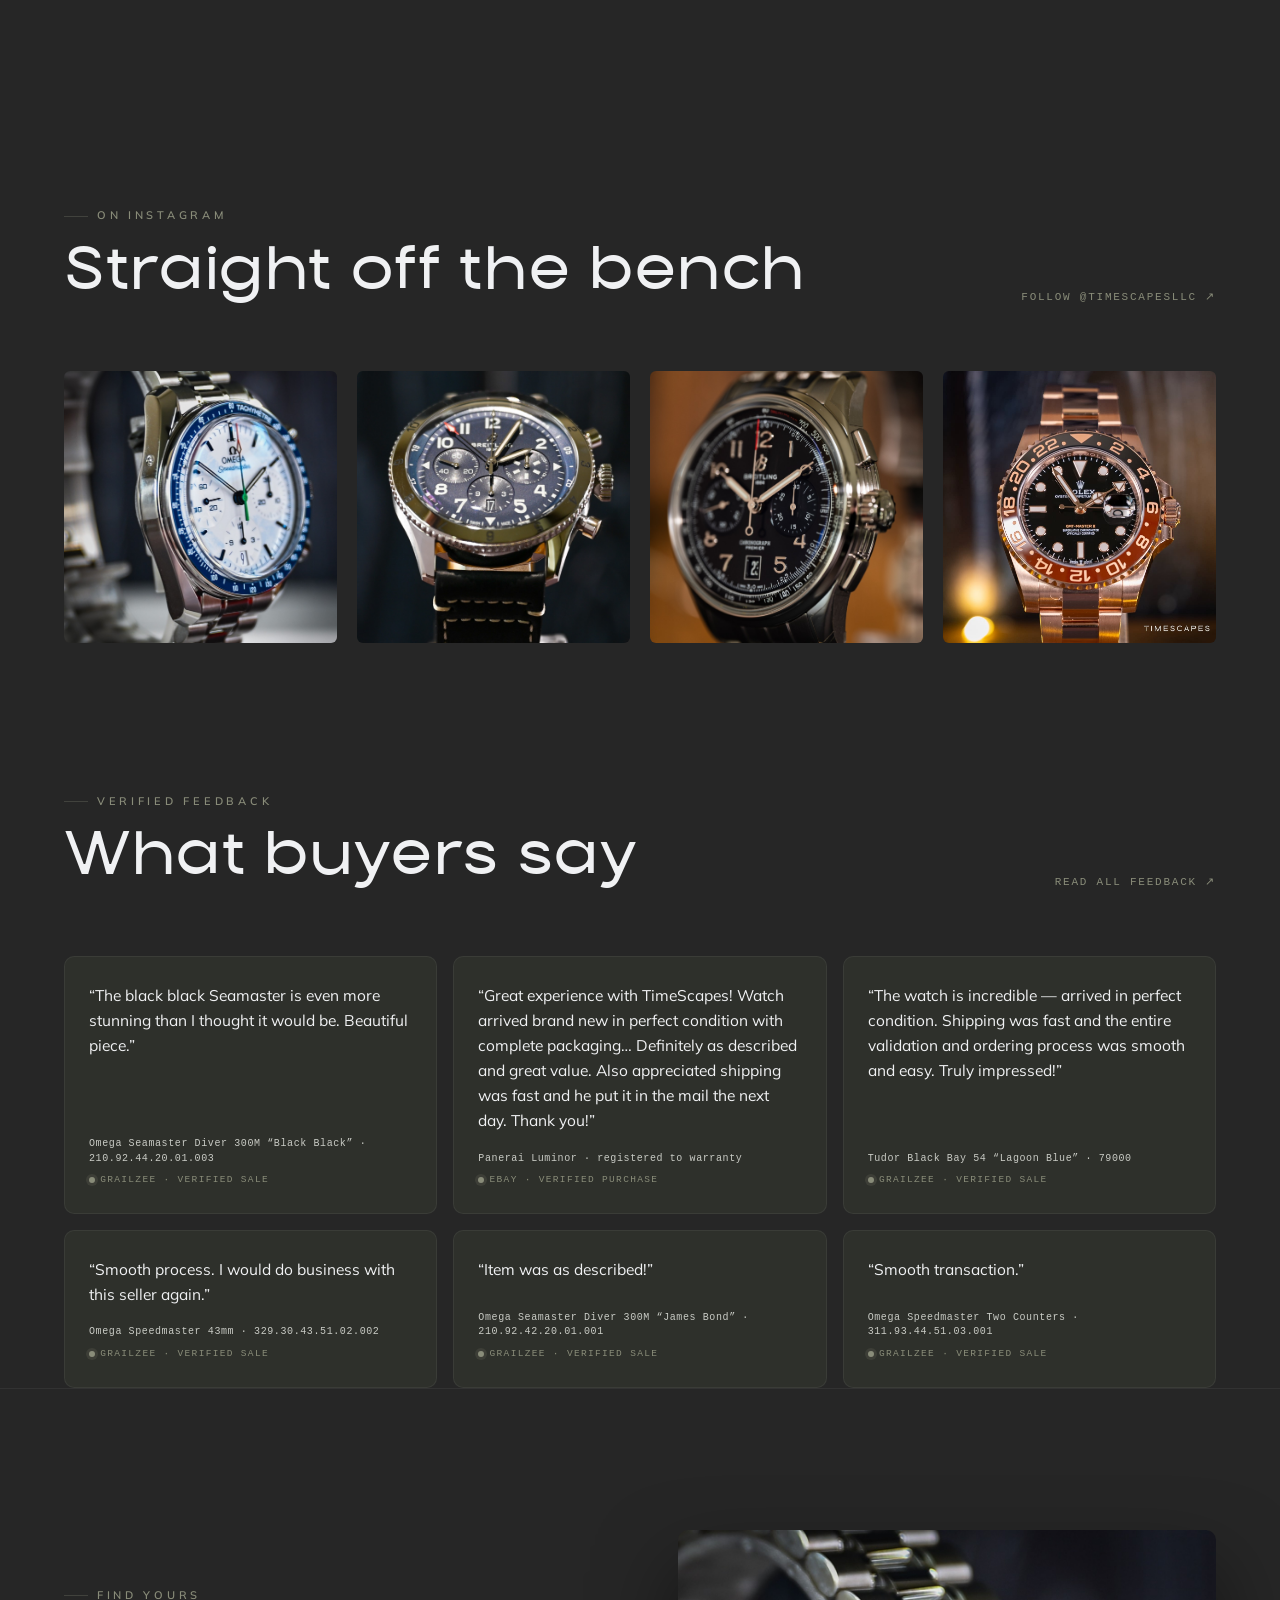
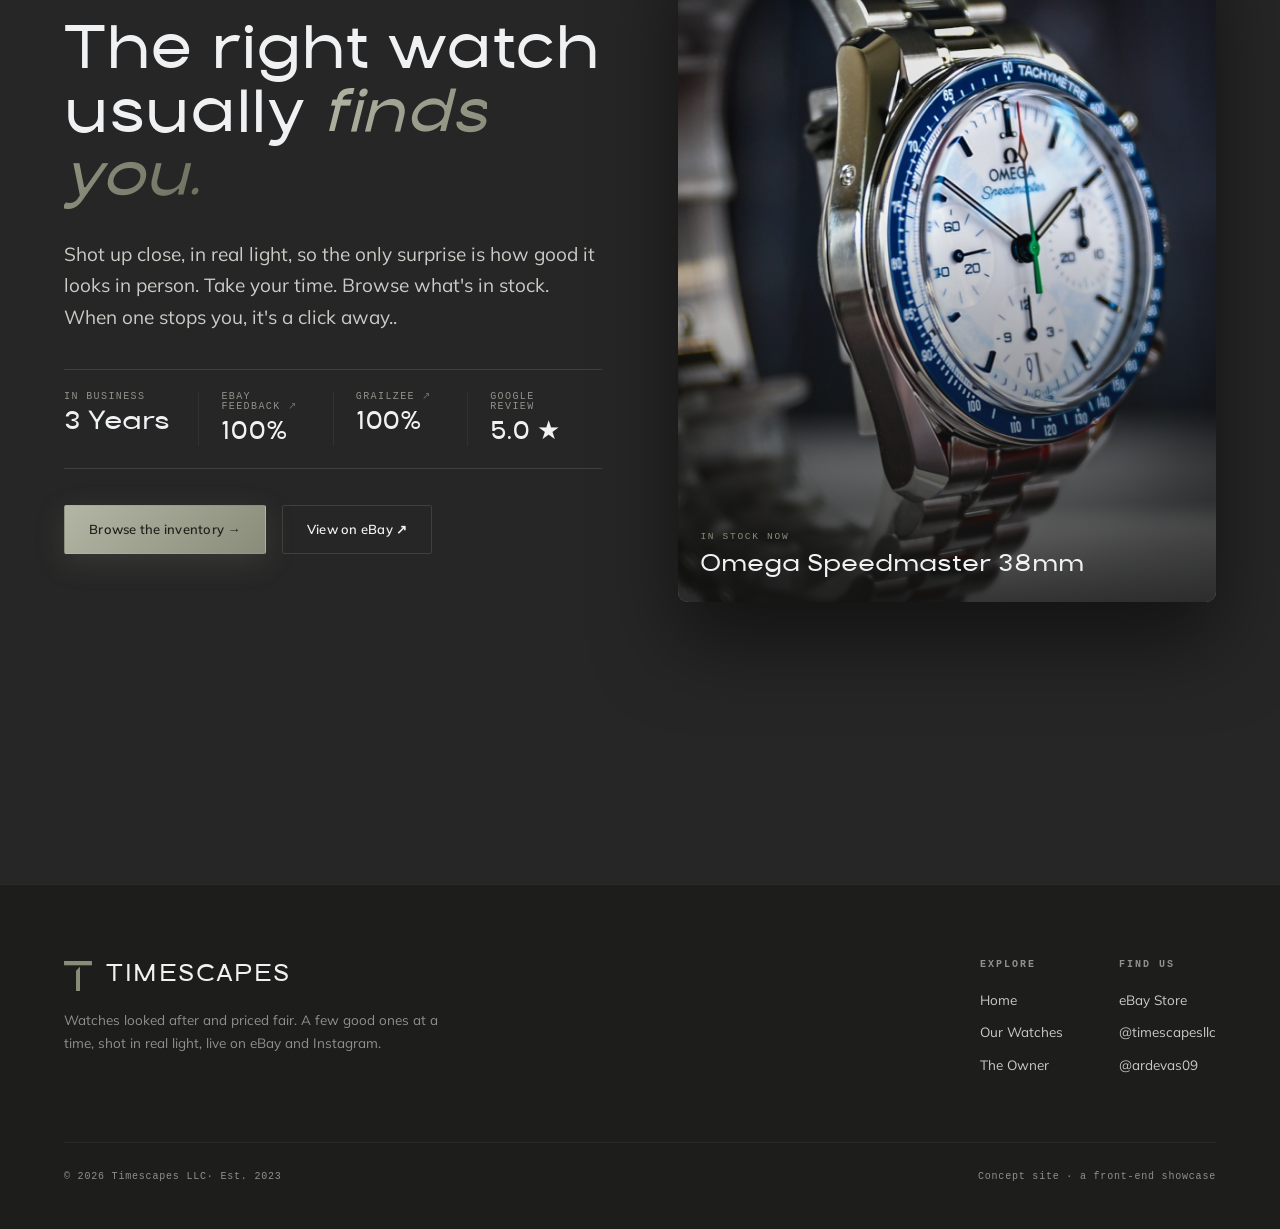
==== commit 6d5d1ce2: "Add files via upload" ====
--- a/index.html
+++ b/index.html
@@ -12,8 +12,8 @@
 <link rel="preconnect" href="https://fonts.gstatic.com" crossorigin>
 <link href="https://fonts.googleapis.com/css2?family=Mulish:ital,wght@0,400;0,500;0,600;0,700;1,500&display=swap" rel="stylesheet">
 <link rel="icon" href="assets/brand/icon-green.svg">
-<link rel="stylesheet" href="styles.css?v=20260618">
-<script defer src="app.js?v=20260618"></script>
+<link rel="stylesheet" href="styles.css?v=20260619">
+<script defer src="app.js?v=20260619"></script>
 
 <style>
   /* trust metrics — home closer (page-specific; loads after styles.css, wins on source order) */
@@ -228,5 +228,18 @@
 </main>
 
 <footer data-footer></footer>
+
+<script>
+/* one-time clean repaint after load — clears any leftover GPU paint glitch
+   before it's ever visible. imperceptible. */
+addEventListener('load',function(){
+  requestAnimationFrame(function(){
+    var el=document.scrollingElement||document.documentElement, y=el.scrollTop;
+    el.scrollTop=y+1; el.scrollTop=y;
+    document.body.style.opacity='0.999';
+    requestAnimationFrame(function(){ document.body.style.opacity=''; });
+  });
+});
+</script>
 </body>
 </html>
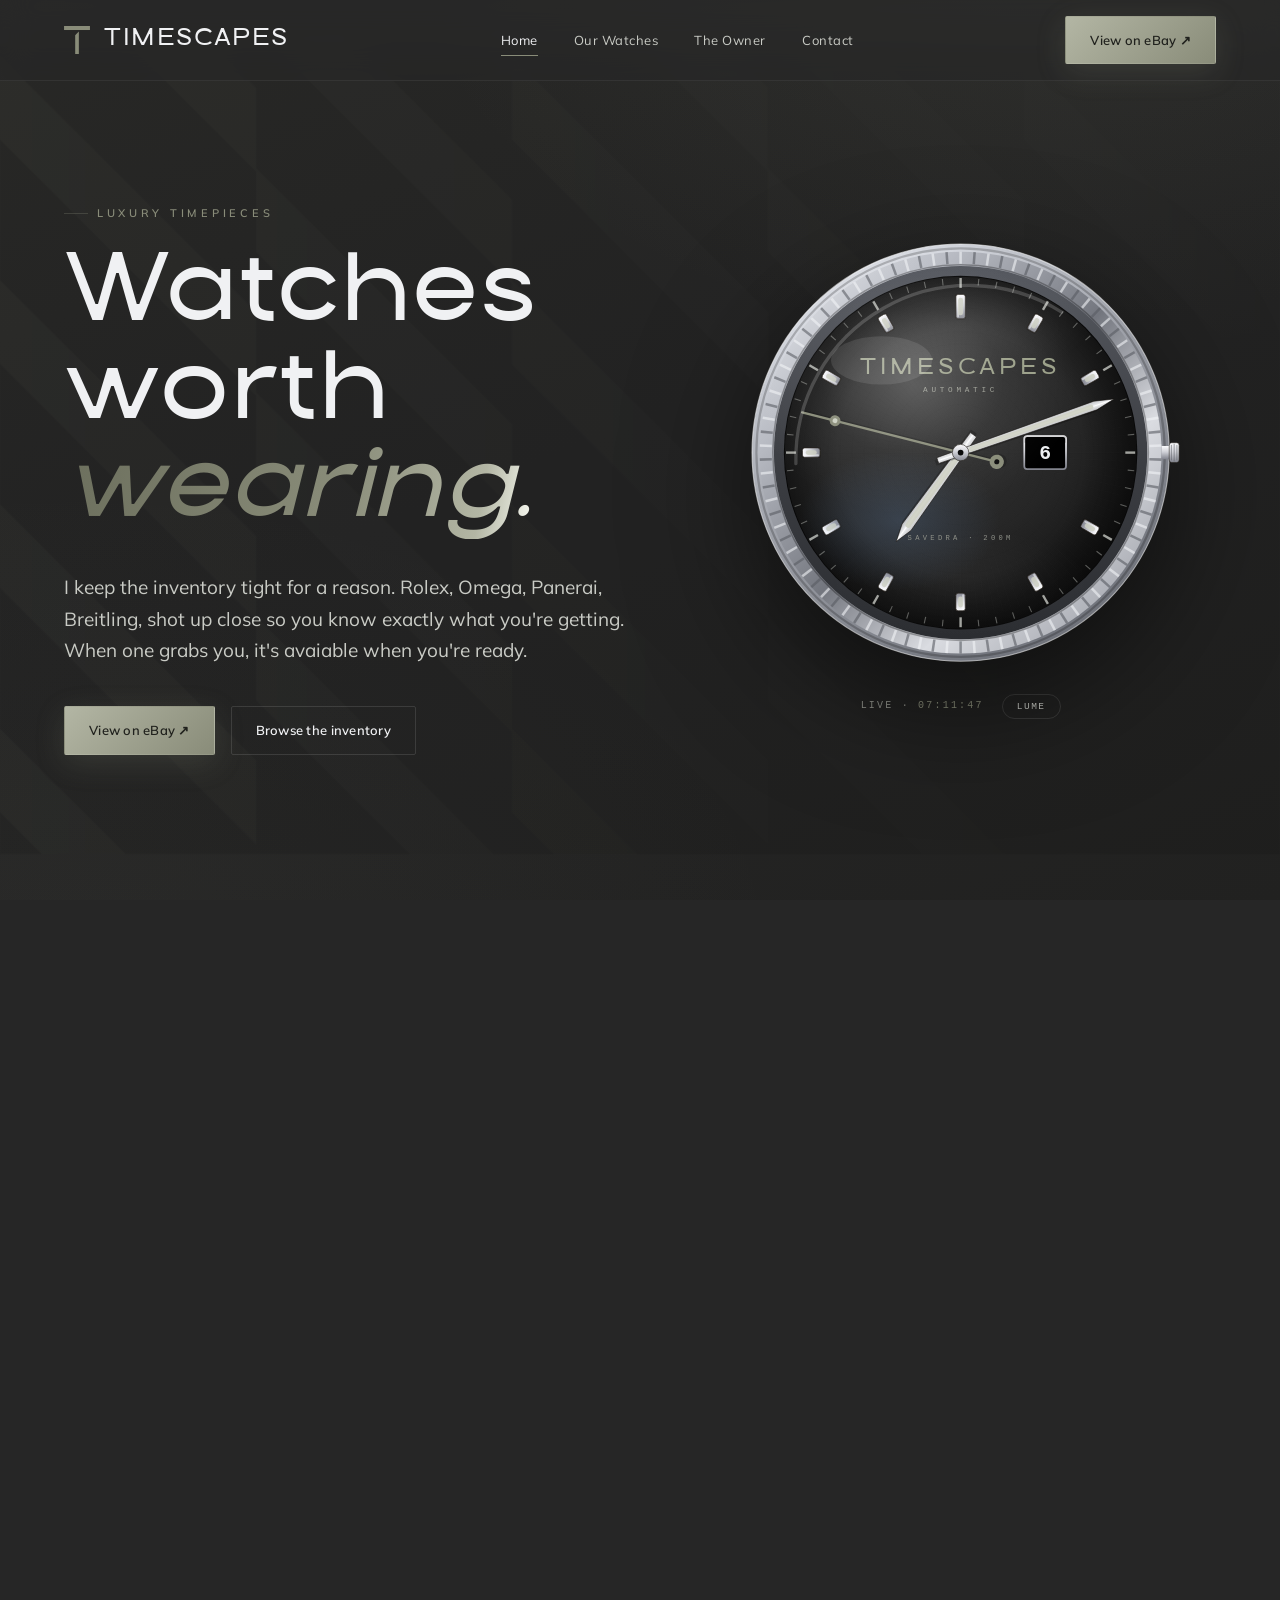
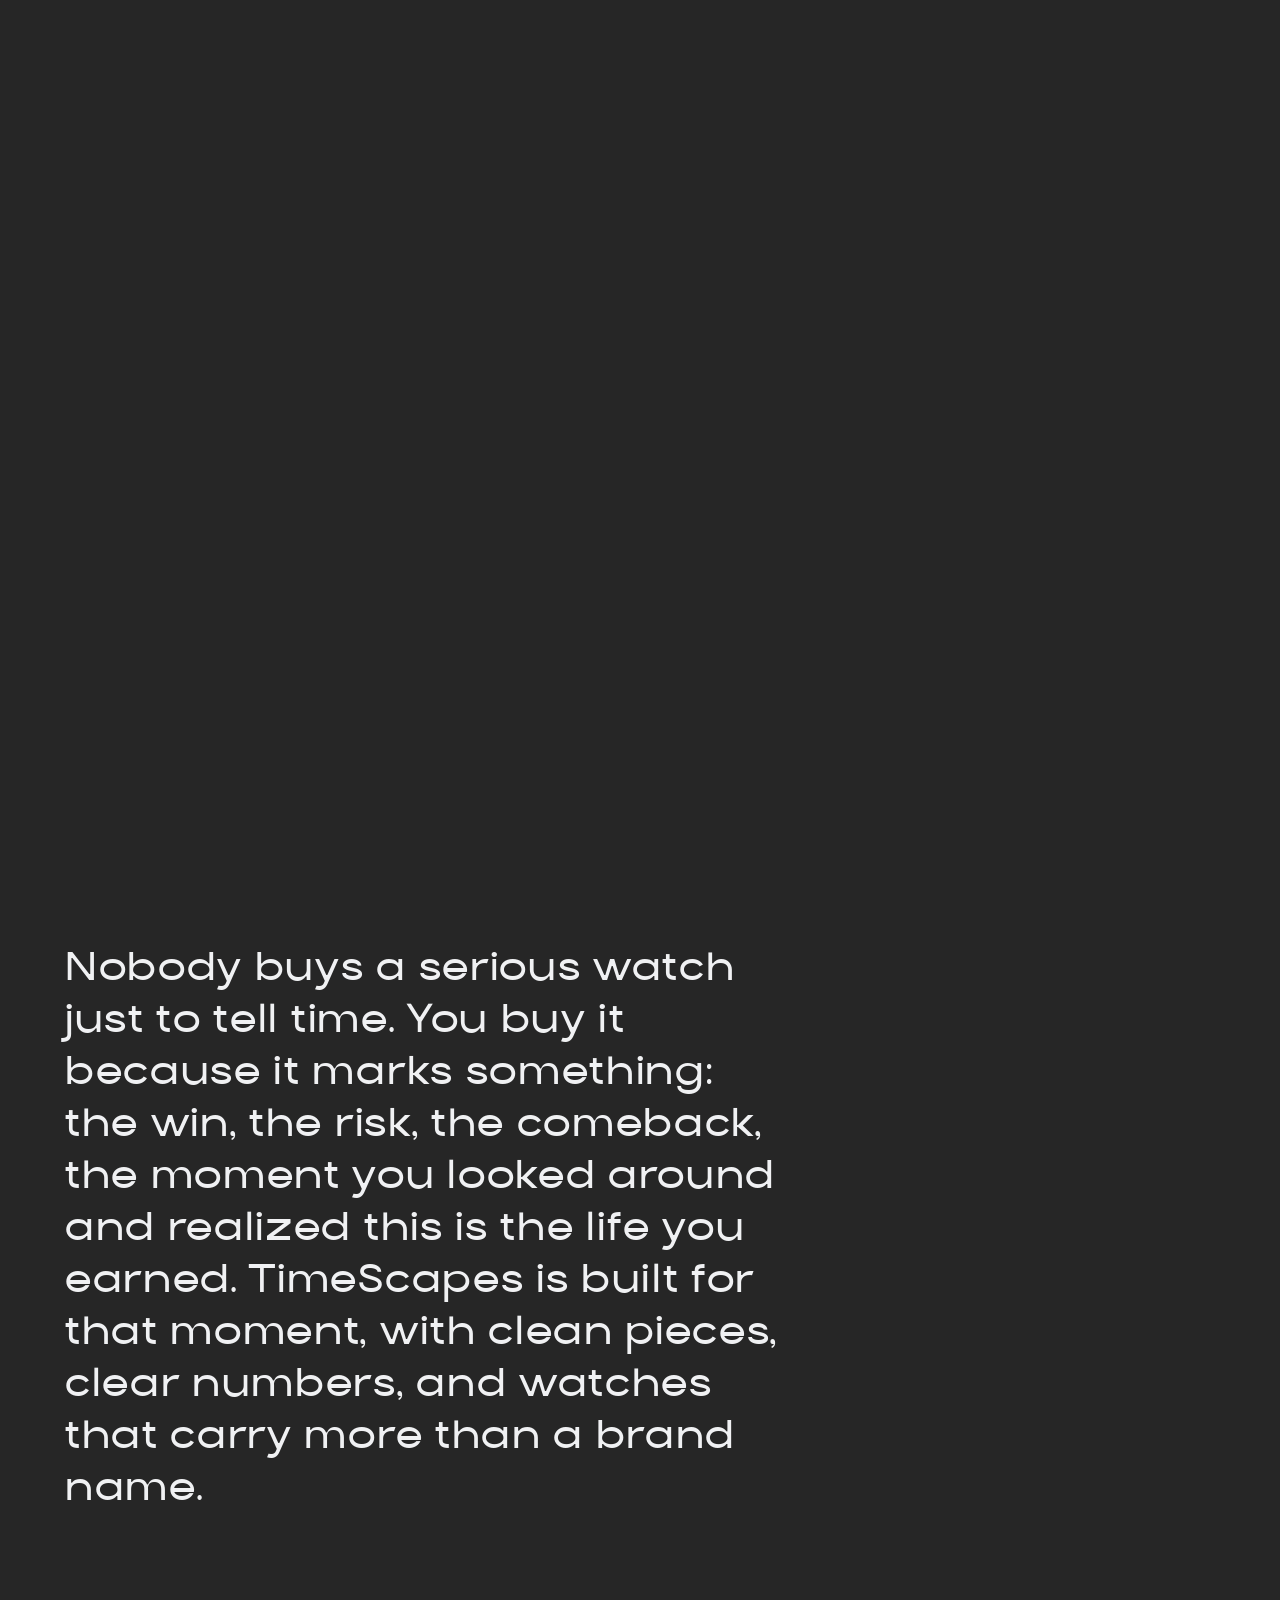
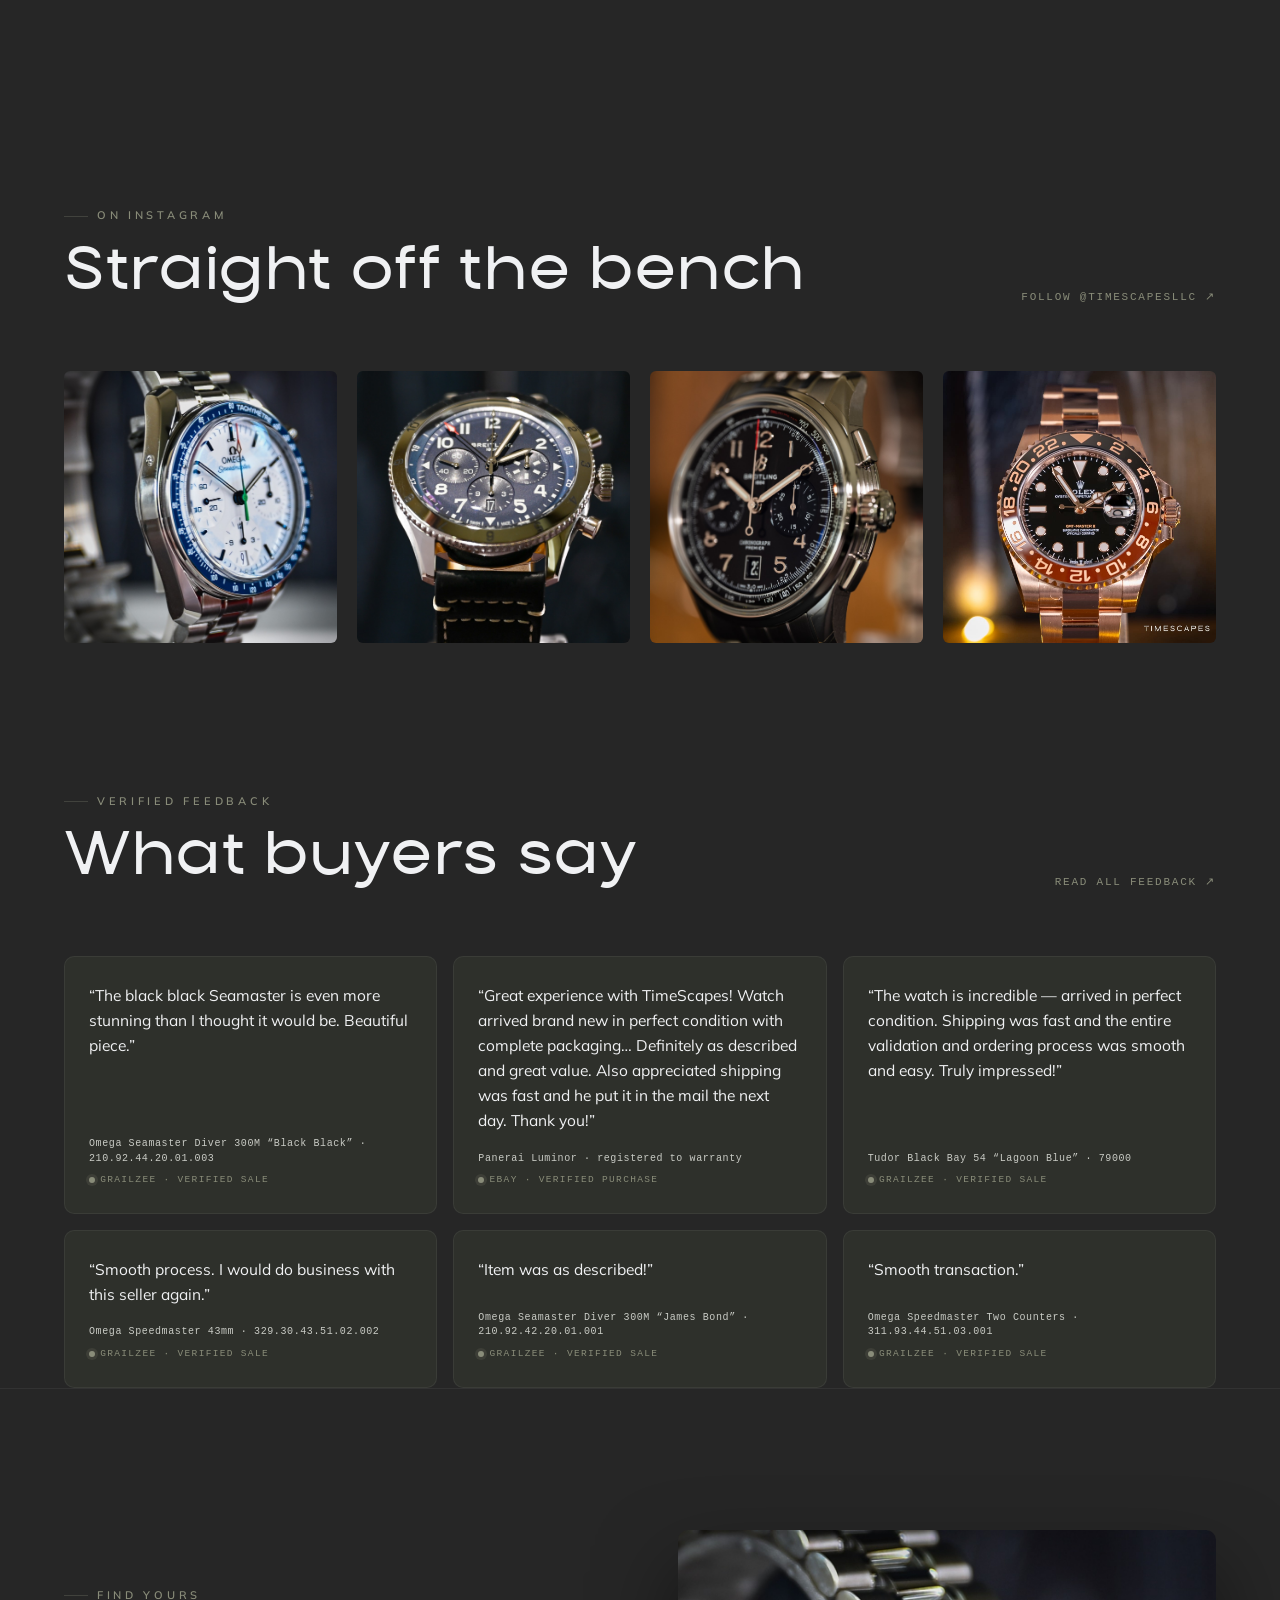
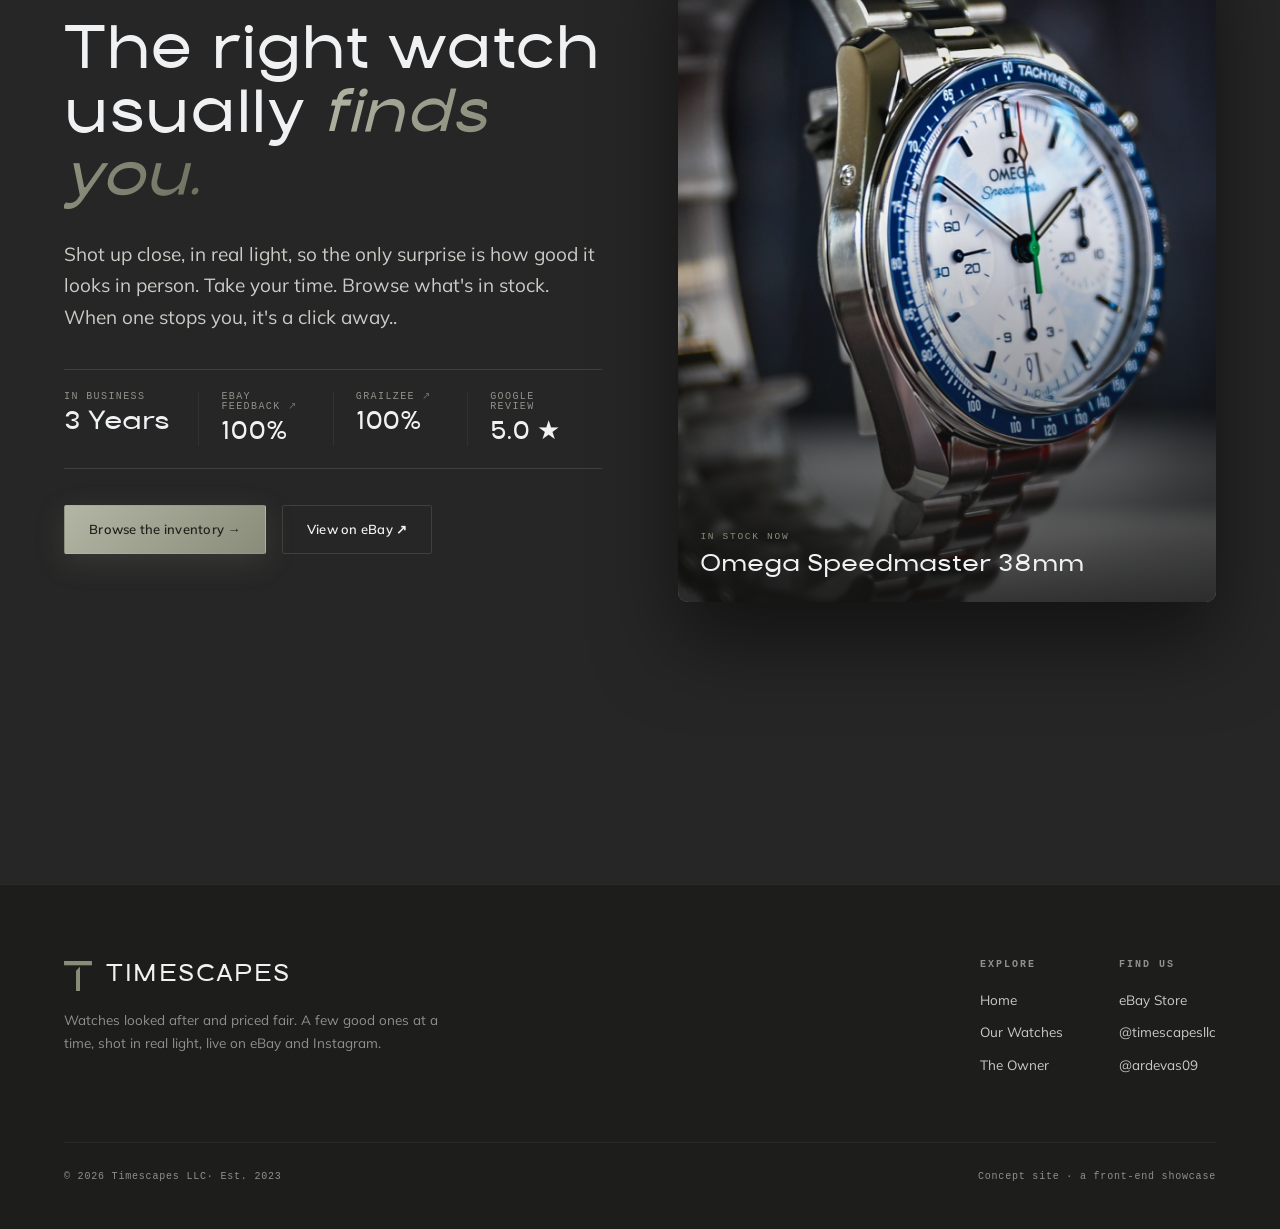
==== commit 7bb8f6be: "Update index.html" ====
--- a/index.html
+++ b/index.html
@@ -12,8 +12,8 @@
 <link rel="preconnect" href="https://fonts.gstatic.com" crossorigin>
 <link href="https://fonts.googleapis.com/css2?family=Mulish:ital,wght@0,400;0,500;0,600;0,700;1,500&display=swap" rel="stylesheet">
 <link rel="icon" href="assets/brand/icon-green.svg">
-<link rel="stylesheet" href="styles.css?v=20260619">
-<script defer src="app.js?v=20260619"></script>
+<link rel="stylesheet" href="styles.css?v=20260620">
+<script defer src="app.js?v=20260620"></script>
 
 <style>
   /* trust metrics — home closer (page-specific; loads after styles.css, wins on source order) */
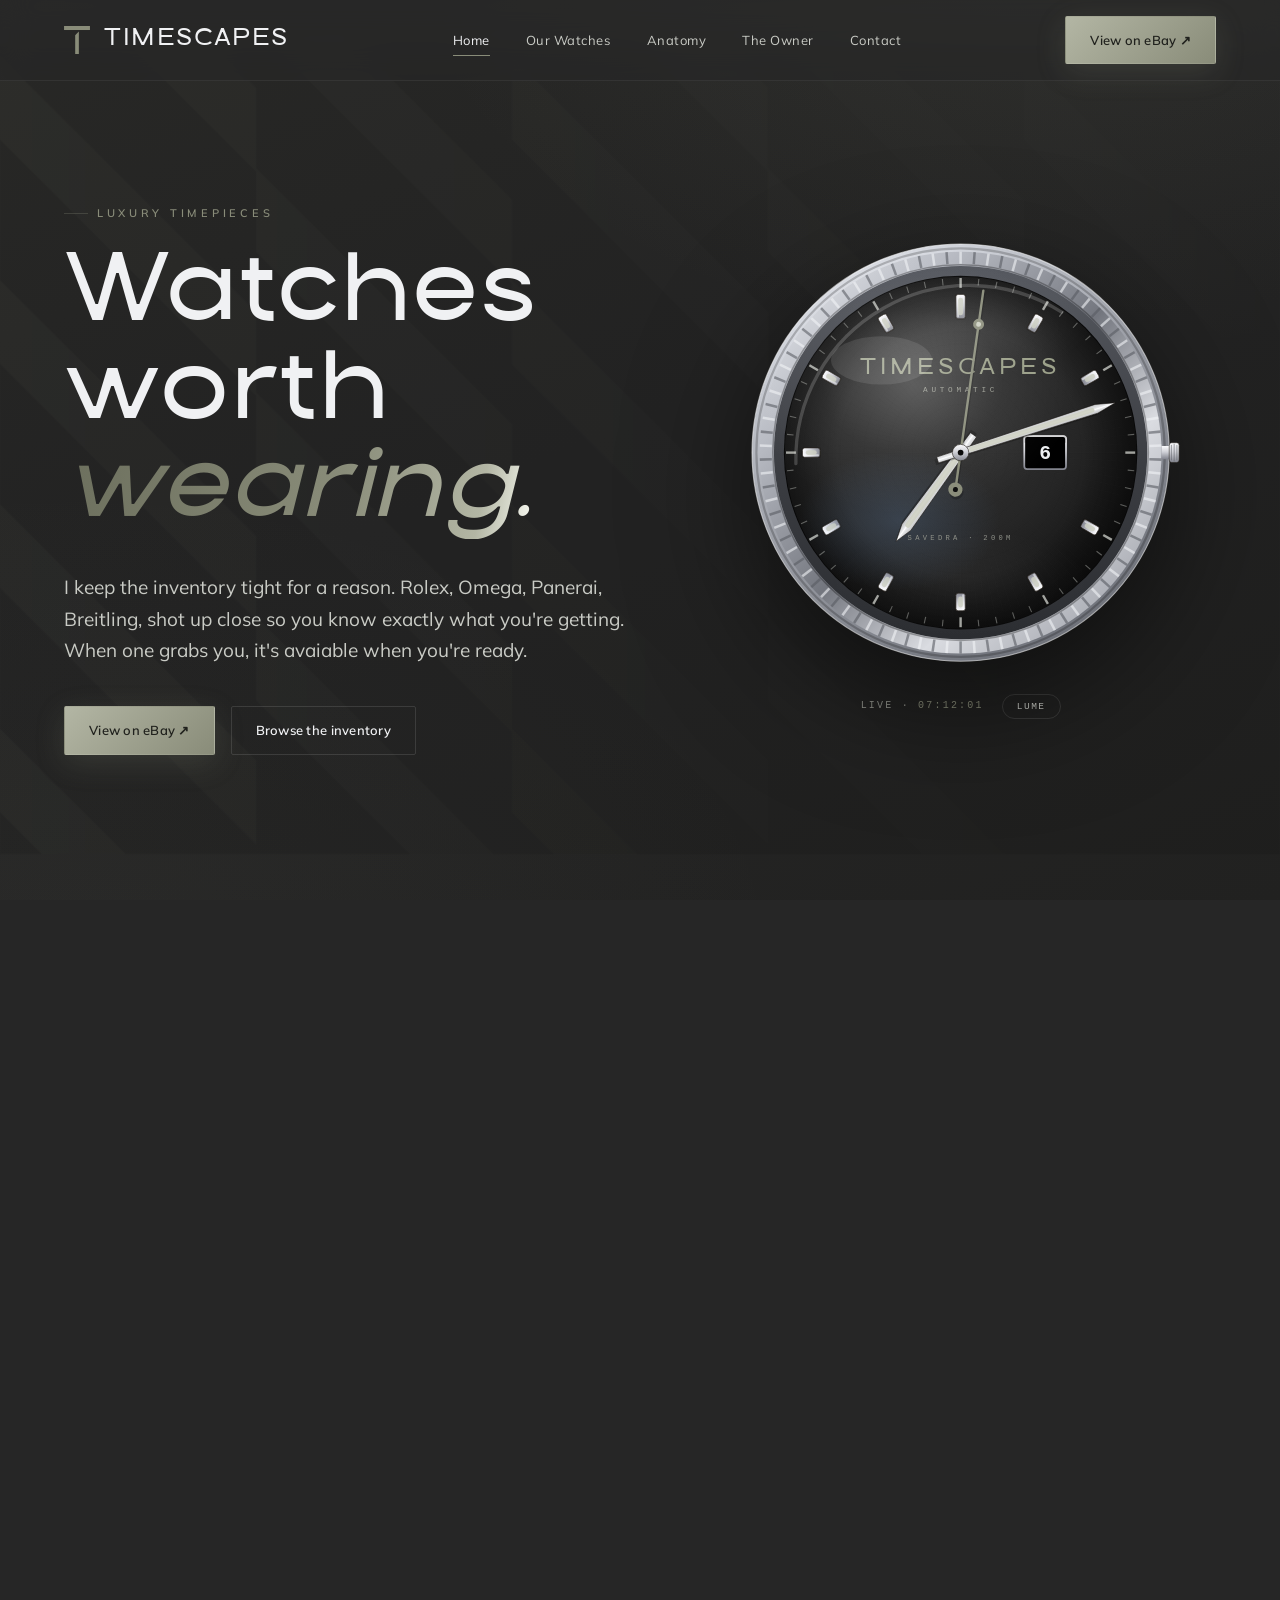
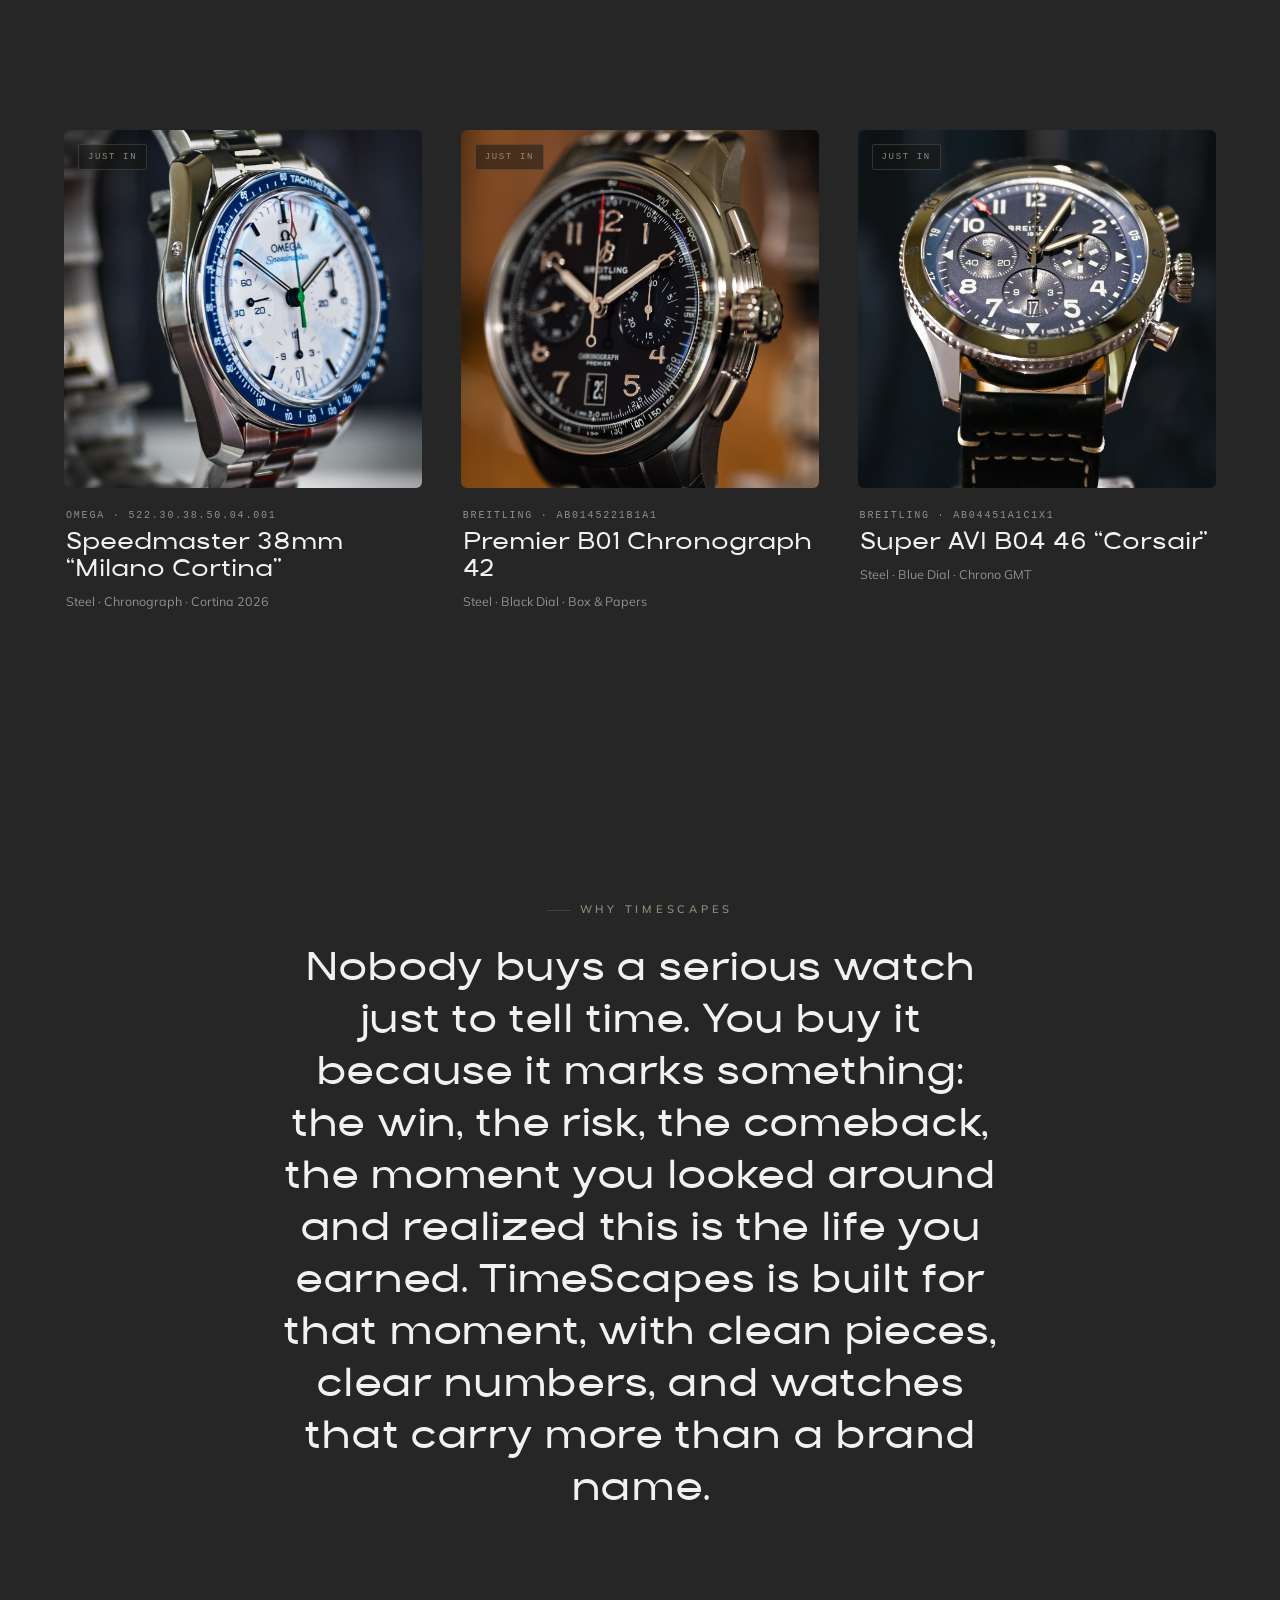
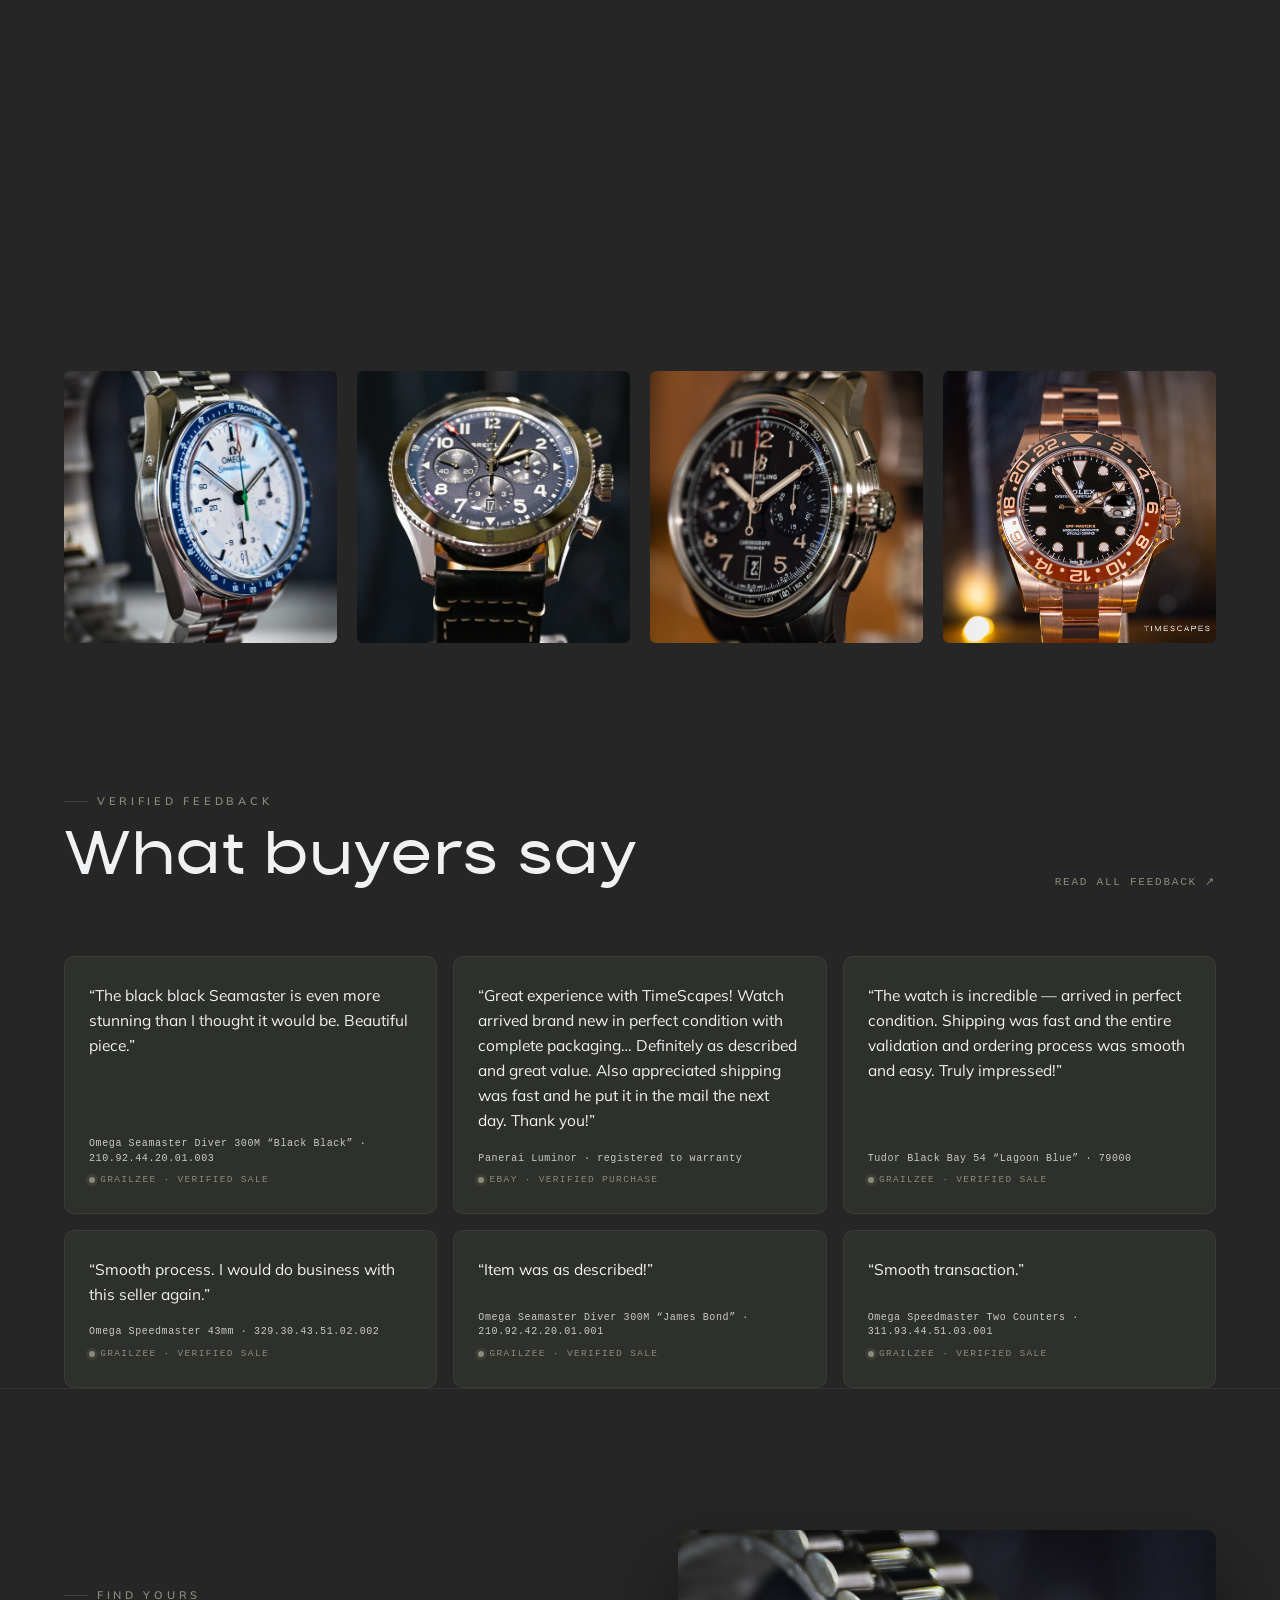
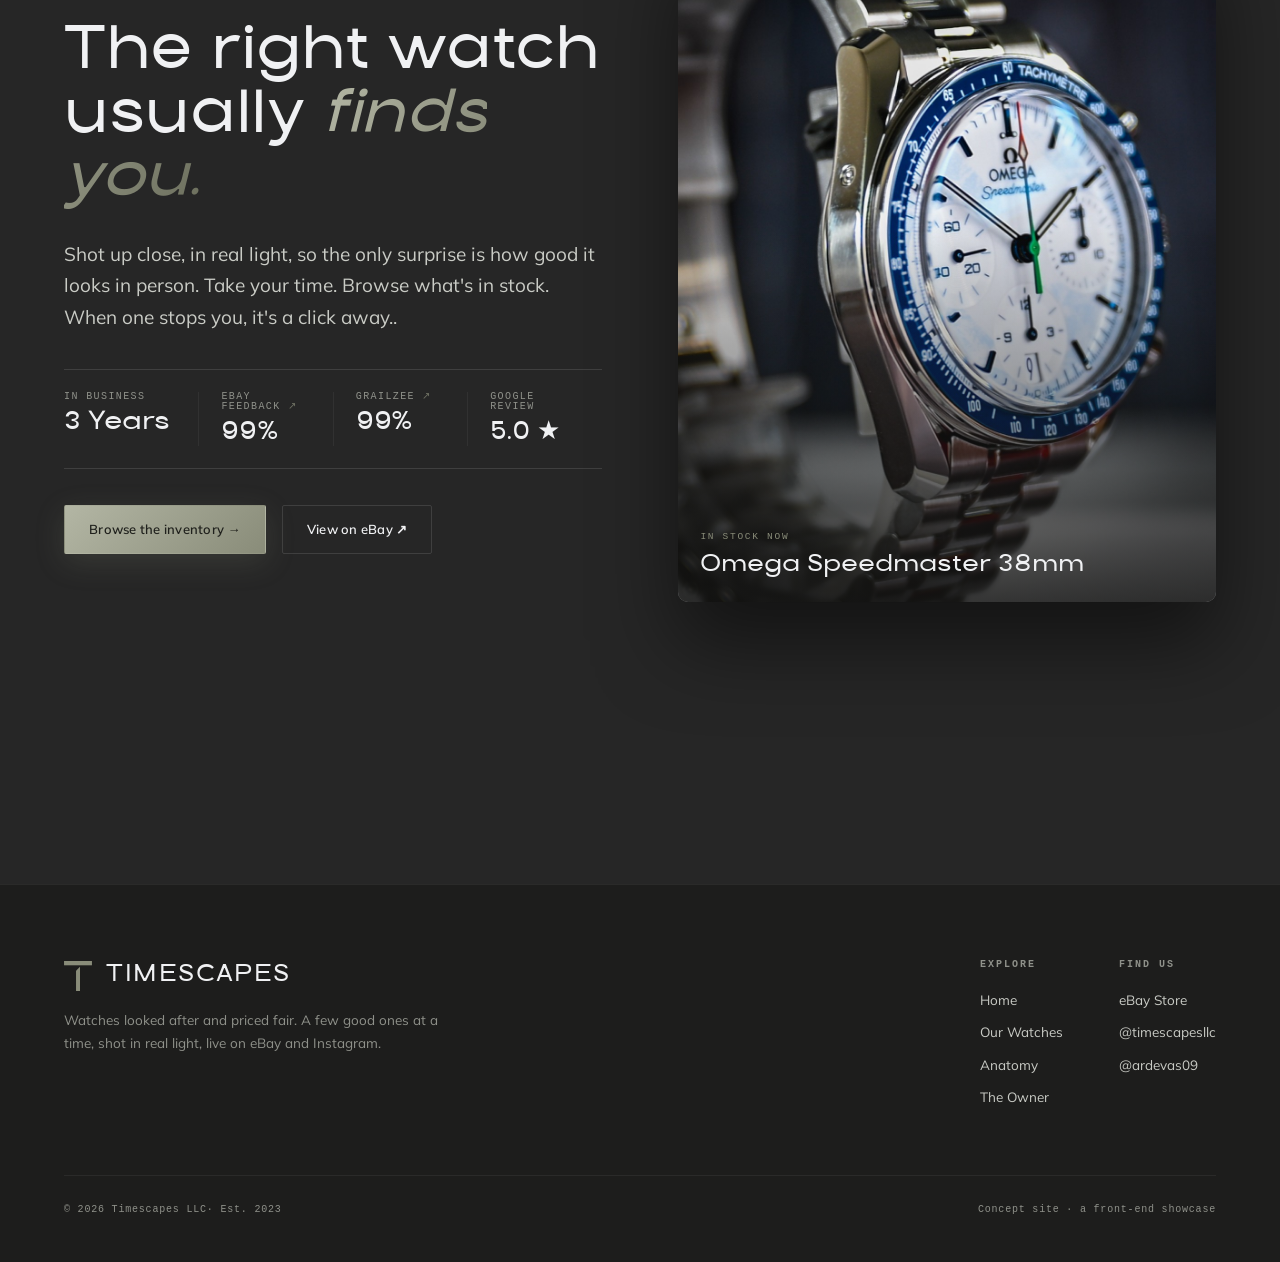
==== commit 09af002b: "Add files via upload" ====
--- a/index.html
+++ b/index.html
@@ -12,8 +12,8 @@
 <link rel="preconnect" href="https://fonts.gstatic.com" crossorigin>
 <link href="https://fonts.googleapis.com/css2?family=Mulish:ital,wght@0,400;0,500;0,600;0,700;1,500&display=swap" rel="stylesheet">
 <link rel="icon" href="assets/brand/icon-green.svg">
-<link rel="stylesheet" href="styles.css?v=20260620">
-<script defer src="app.js?v=20260620"></script>
+<link rel="stylesheet" href="styles.css?v=20260623">
+<script defer src="app.js?v=20260623"></script>
 
 <style>
   /* trust metrics — home closer (page-specific; loads after styles.css, wins on source order) */
@@ -228,18 +228,5 @@
 </main>
 
 <footer data-footer></footer>
-
-<script>
-/* one-time clean repaint after load — clears any leftover GPU paint glitch
-   before it's ever visible. imperceptible. */
-addEventListener('load',function(){
-  requestAnimationFrame(function(){
-    var el=document.scrollingElement||document.documentElement, y=el.scrollTop;
-    el.scrollTop=y+1; el.scrollTop=y;
-    document.body.style.opacity='0.999';
-    requestAnimationFrame(function(){ document.body.style.opacity=''; });
-  });
-});
-</script>
 </body>
 </html>
--- a/styles.css
+++ b/styles.css
@@ -367,9 +367,9 @@
   background:linear-gradient(135deg,var(--gold-bright),var(--gold));color:#20211d;font-size:10px}
 
 /* ============ WHY (condensed — three sentences) ============ */
-.why{padding:var(--section) 0}
+.why{padding:var(--section) 0;text-align:center}
 .why__lead{font-family:var(--serif);font-weight:500;font-size:clamp(24px,3.4vw,40px);color:var(--ink);
-  line-height:1.3;max-width:18em;margin:26px 0 0;letter-spacing:-.008em}
+  line-height:1.3;max-width:18em;margin:26px auto 0;letter-spacing:-.008em}
 
 /* ============ CLOSER — "sell the watches" (home) ============ */
 .closer{padding:var(--section) 0;border-top:1px solid var(--line-2)}
@@ -504,4 +504,72 @@
 .foot__trust{display:flex;align-items:center;gap:.6em;margin-top:14px;
   font-family:var(--mono);font-size:11px;letter-spacing:.06em;color:var(--ink-soft)}
 .foot__trust-dot{width:7px;height:7px;border-radius:50%;background:var(--gold);
-  box-shadow:0 0 0 3px rgba(137,140,121,.18);flex:0 0 auto}+  box-shadow:0 0 0 3px rgba(137,140,121,.18);flex:0 0 auto}
+
+/* ============================================================
+   TIMESCAPES — motion polish  (append to END of styles.css)
+   Bump the ?v= on all four pages after pasting this.
+   ============================================================ */
+
+/* ---- live watch: crystal light-sweep (REQUIRED by the new buildLiveWatch) ---- */
+.livewatch__face svg{overflow:visible}
+.livewatch__face .glass-sweep{transform-box:view-box;
+  animation:glassSweep 8s cubic-bezier(.45,0,.55,1) infinite}
+@keyframes glassSweep{
+  0%{transform:translateX(-380px) skewX(-14deg)}
+  100%{transform:translateX(400px) skewX(-14deg)}
+}
+
+/* ---- nav: frost harder once you scroll past the hero ---- */
+.nav{transition:box-shadow .4s var(--ease), background .4s, backdrop-filter .4s var(--ease)}
+.nav.scrolled{backdrop-filter:blur(24px) saturate(140%);-webkit-backdrop-filter:blur(24px) saturate(140%)}
+
+/* ---- cards: a slow sheen glint sweeps the image on hover ---- */
+.card__media{position:relative;overflow:hidden}
+.card__media::after{content:"";position:absolute;top:0;left:-75%;width:55%;height:100%;
+  pointer-events:none;z-index:2;transform:skewX(-18deg);opacity:0;
+  background:linear-gradient(100deg,transparent,rgba(255,255,255,.14),transparent)}
+.card:hover .card__media::after{opacity:1;animation:cardSheen .8s var(--ease)}
+@keyframes cardSheen{0%{left:-75%}100%{left:130%}}
+
+/* ---- the hero headline wipes in from a mask — SIGNATURE moment, hero only.
+   Every other headline keeps the clean fade so the wipe stays special.
+   Inside no-preference + a fallback reset, so it can never strand a title. */
+@media (prefers-reduced-motion: no-preference){
+  .hero .display[data-reveal]{clip-path:inset(-8% 100% -8% -8%);opacity:1;transform:none;
+    transition:clip-path 1.2s var(--ease)}
+  .hero .display[data-reveal].in{clip-path:inset(-8% -8% -8% -8%)}
+  html.reveal-fallback .hero .display[data-reveal]{clip-path:none !important}
+}
+
+/* ---- respect reduced motion everywhere above ---- */
+@media (prefers-reduced-motion: reduce){
+  .livewatch__face .glass-sweep{animation:none}
+  .card:hover .card__media::after{animation:none;opacity:0}
+}
+
+/* ---- nav eBay button: a tiny watch peeks out to the right & spins on hover ----
+   Desktop/fine-pointer only (no hover on touch). Body has overflow-x:hidden,
+   so it can never trigger a horizontal scrollbar. */
+.nav-ebay{position:relative;display:inline-flex}
+.nav-ebay > .btn{position:relative;z-index:1}
+.nav-ebay__watch{display:none}
+@media (hover:hover) and (pointer:fine){
+  .nav-ebay__watch{display:block;position:absolute;right:2px;top:50%;z-index:0;
+    width:30px;height:30px;pointer-events:none;
+    transform:translate(-15%,-50%) scale(.35);opacity:0;
+    filter:drop-shadow(0 4px 7px rgba(0,0,0,.45));
+    transition:transform .55s var(--ease), opacity .35s var(--ease)}
+  .nav-ebay:hover .nav-ebay__watch,
+  .nav-ebay:focus-within .nav-ebay__watch{transform:translate(132%,-50%) scale(1);opacity:1}
+  .nav-ebay__watch .nw-spin{display:block;width:100%;height:100%;transform-origin:50% 50%}
+  .nav-ebay__watch svg{display:block;width:100%;height:100%}
+  .nav-ebay:hover .nav-ebay__watch .nw-spin,
+  .nav-ebay:focus-within .nav-ebay__watch .nw-spin{animation:navWatchSpin 2.8s linear infinite}
+  @keyframes navWatchSpin{to{transform:rotate(360deg)}}
+}
+@media (prefers-reduced-motion:reduce){
+  .nav-ebay__watch{transition:opacity .3s var(--ease) !important}
+  .nav-ebay:hover .nav-ebay__watch .nw-spin,
+  .nav-ebay:focus-within .nav-ebay__watch .nw-spin{animation:none !important}
+}
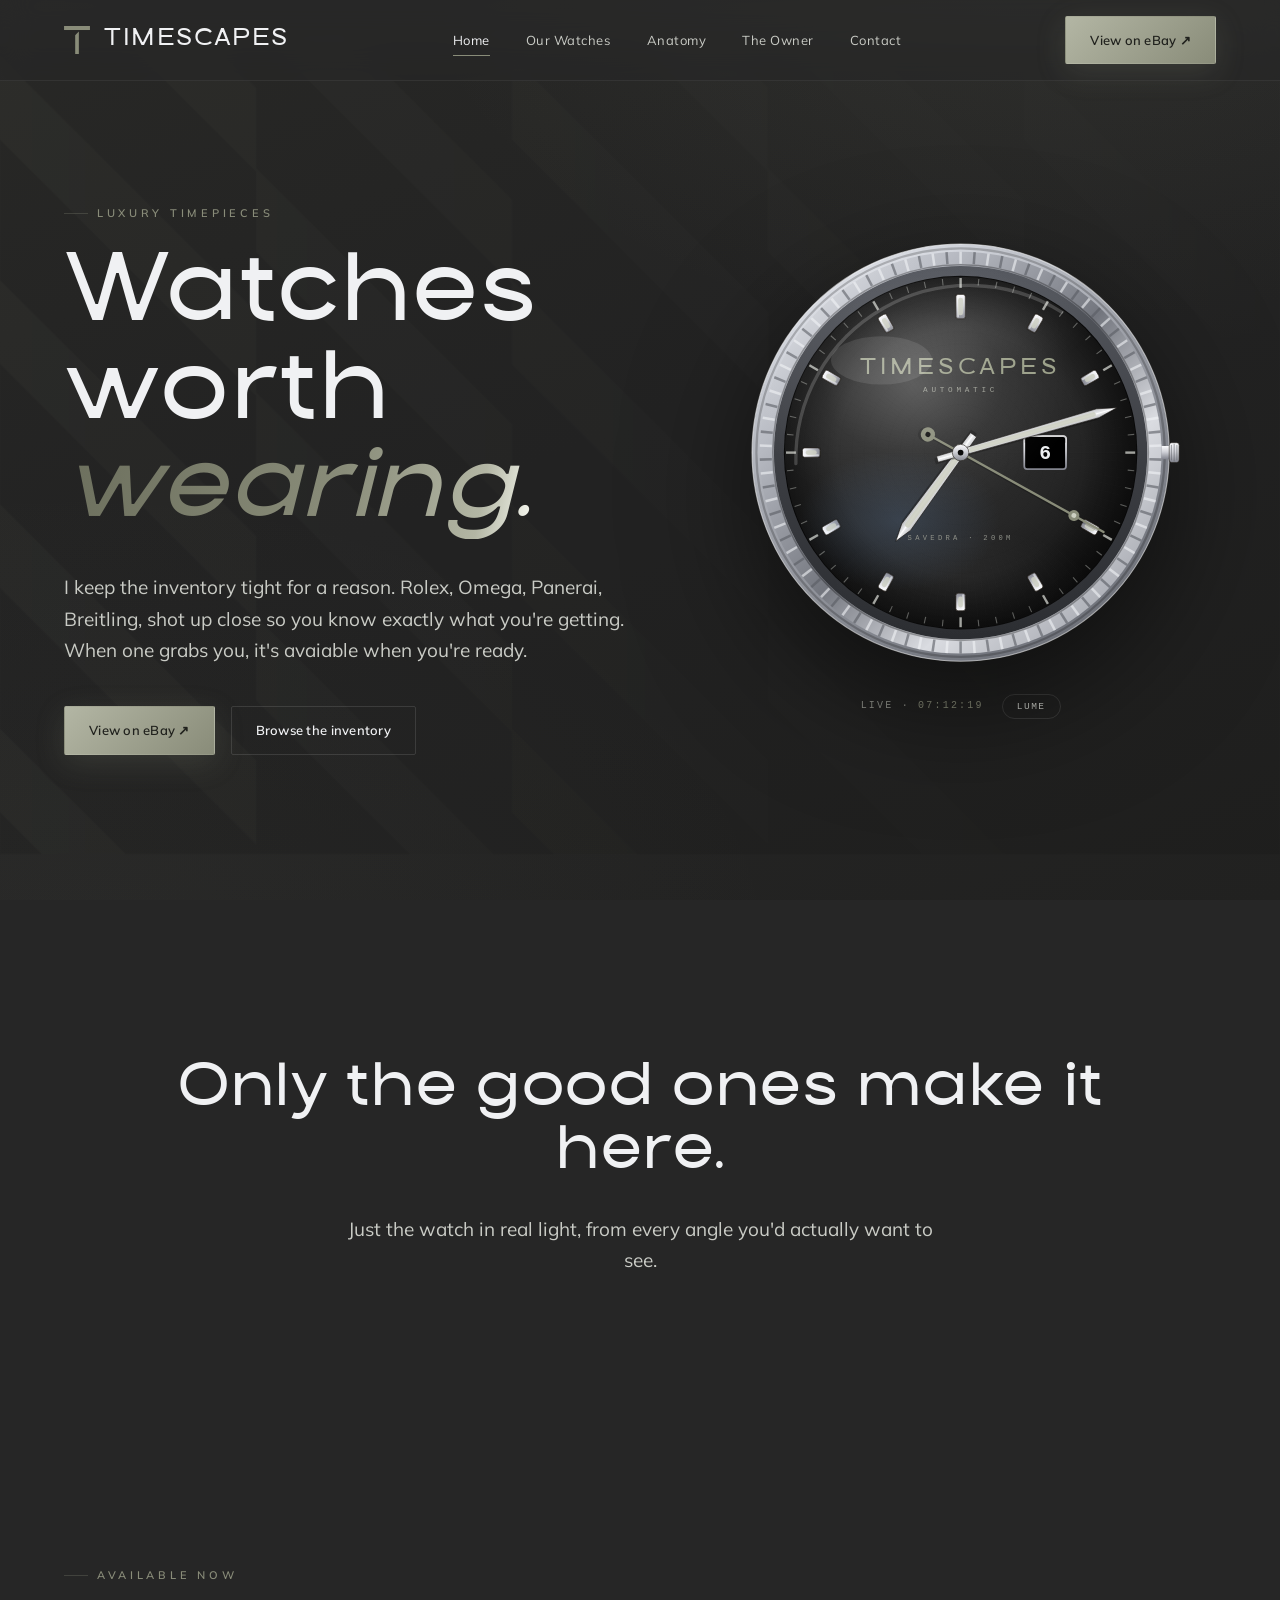
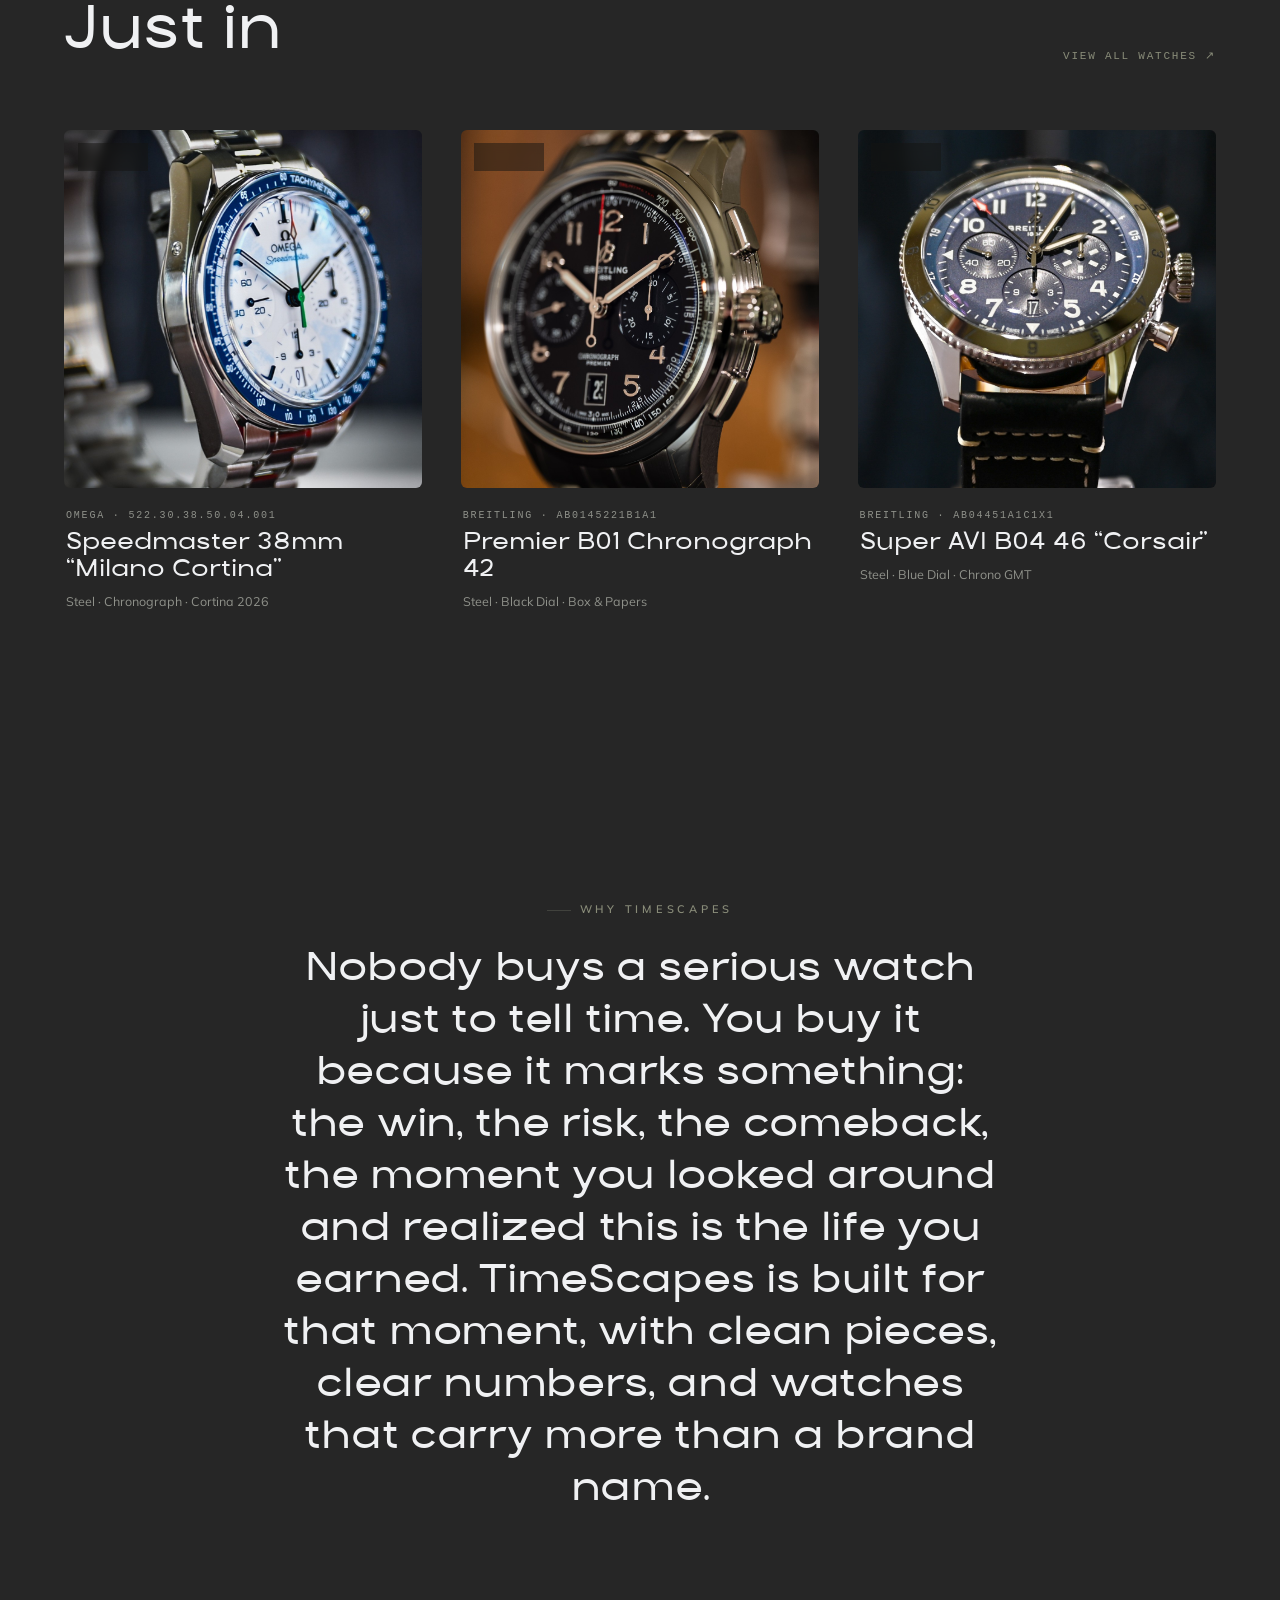
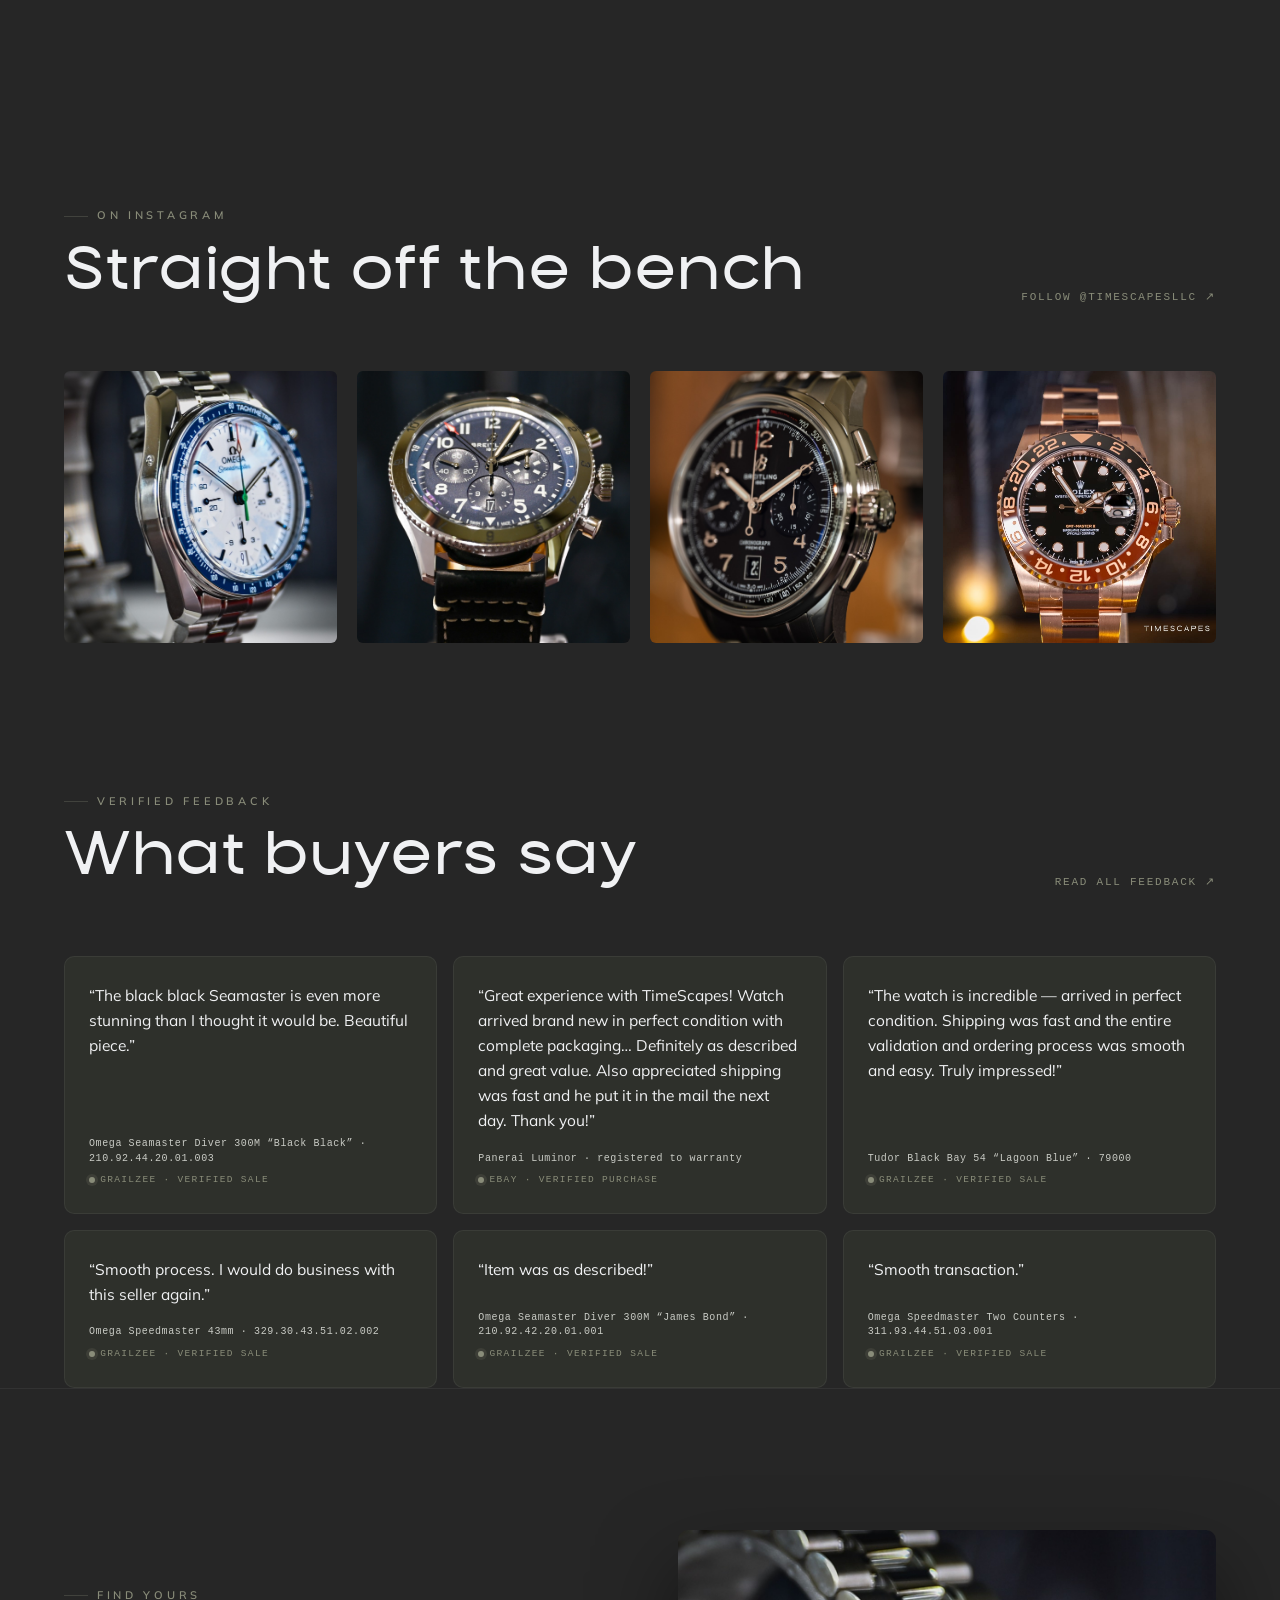
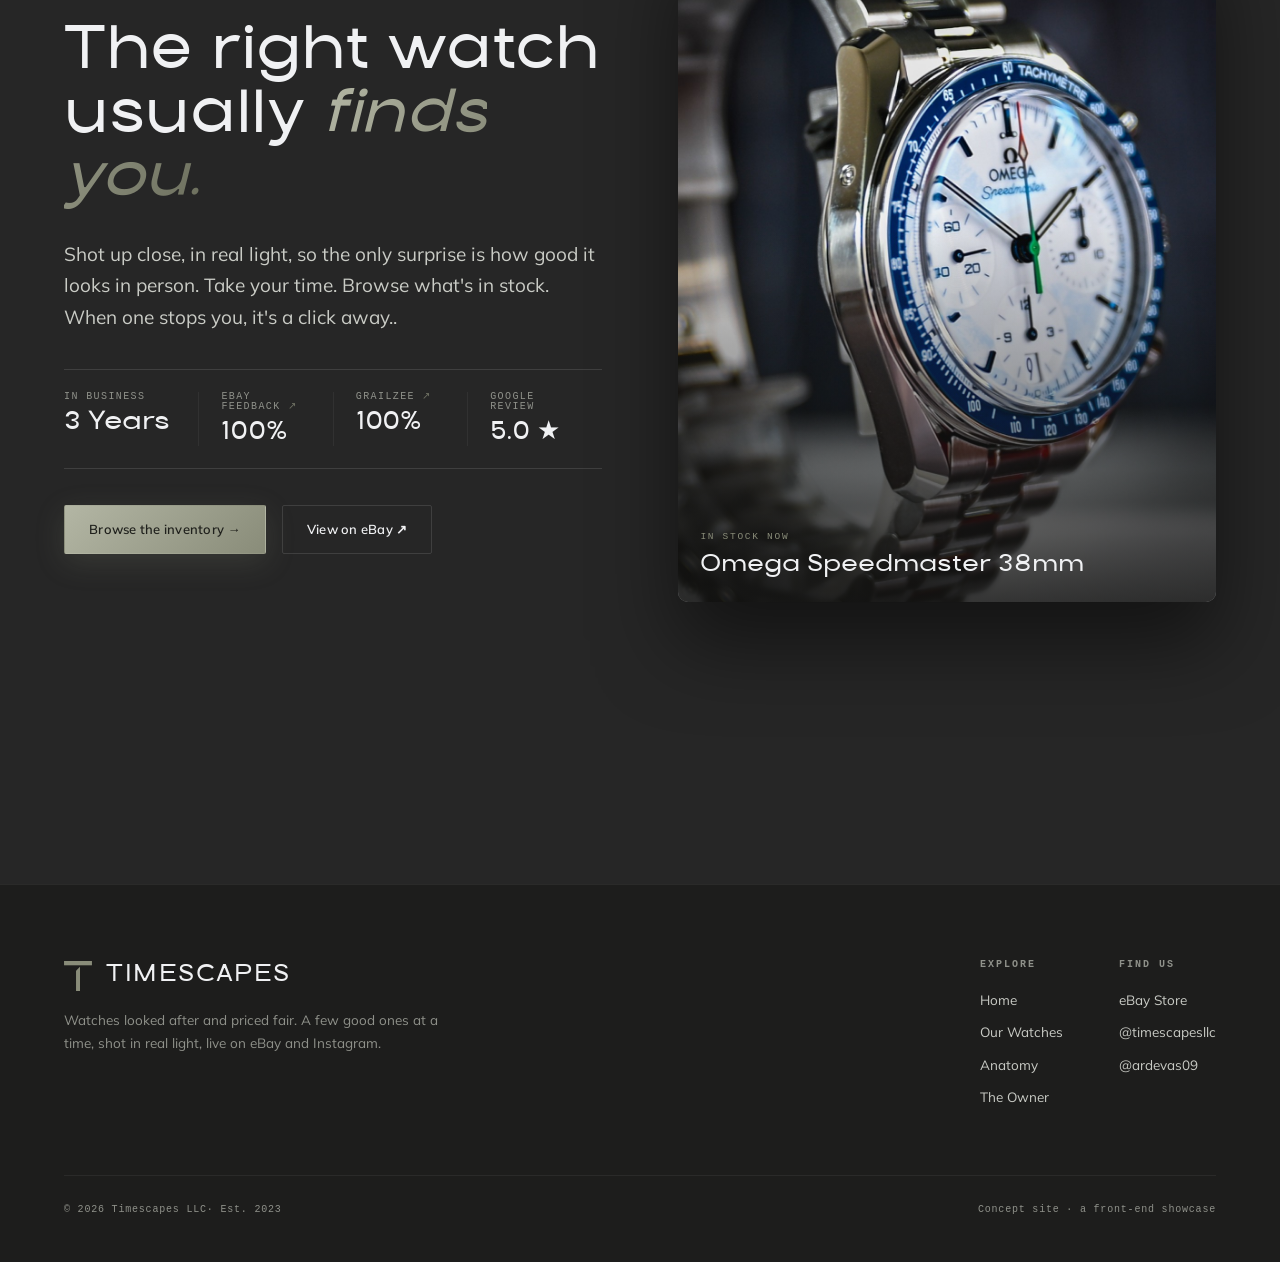
==== commit 81ec54e6: "Add files via upload" ====
--- a/index.html
+++ b/index.html
@@ -12,8 +12,8 @@
 <link rel="preconnect" href="https://fonts.gstatic.com" crossorigin>
 <link href="https://fonts.googleapis.com/css2?family=Mulish:ital,wght@0,400;0,500;0,600;0,700;1,500&display=swap" rel="stylesheet">
 <link rel="icon" href="assets/brand/icon-green.svg">
-<link rel="stylesheet" href="styles.css?v=20260623">
-<script defer src="app.js?v=20260623"></script>
+<link rel="stylesheet" href="styles.css?v=20260624">
+<script defer src="app.js?v=20260624"></script>
 
 <style>
   /* trust metrics — home closer (page-specific; loads after styles.css, wins on source order) */
--- a/styles.css
+++ b/styles.css
@@ -573,3 +573,42 @@
   .nav-ebay:hover .nav-ebay__watch .nw-spin,
   .nav-ebay:focus-within .nav-ebay__watch .nw-spin{animation:none !important}
 }
+
+/* ============================================================
+   MOBILEMAXX — phone refinements (after all base rules so they win)
+   ============================================================ */
+@media(max-width:600px){
+  /* tighter vertical rhythm: the desktop 88px min left a lot of dead scroll */
+  :root{--section:clamp(54px,12vw,92px)}
+
+  /* leaner nav */
+  .nav__row{height:64px}
+  .nav__links.open{top:64px}
+  .brand{font-size:20px}
+  .brand img{width:22px}
+  .nav-ebay > .btn{padding:11px 14px;font-size:12px}
+
+  /* hero + page heads start higher under the shorter nav */
+  .hero{padding-top:36px}
+  .hero .lead{margin-top:22px}
+  .hero .cta-row{margin-top:30px}
+  .page-head{padding-top:42px}
+
+  /* headline scales down on small screens instead of a flat 48px */
+  h1.display{font-size:clamp(38px,8vw,48px)}
+
+  /* CTAs go full-width + stacked: cleaner and easier to tap */
+  .cta-row{flex-direction:column;align-items:stretch;gap:12px}
+  .cta-row .btn{width:100%;justify-content:center;padding:15px 24px}
+
+  /* misc tightening */
+  .sec-head{margin-bottom:clamp(28px,6vw,40px)}
+  .film__inner{padding:clamp(54px,12vw,90px) 0}
+  footer{padding:48px 0 36px}
+  .foot__links{gap:30px}
+}
+
+/* tiny phones: drop the nav eBay button (still in the hero + footer) so the bar never crowds */
+@media(max-width:380px){
+  .nav-ebay{display:none}
+}
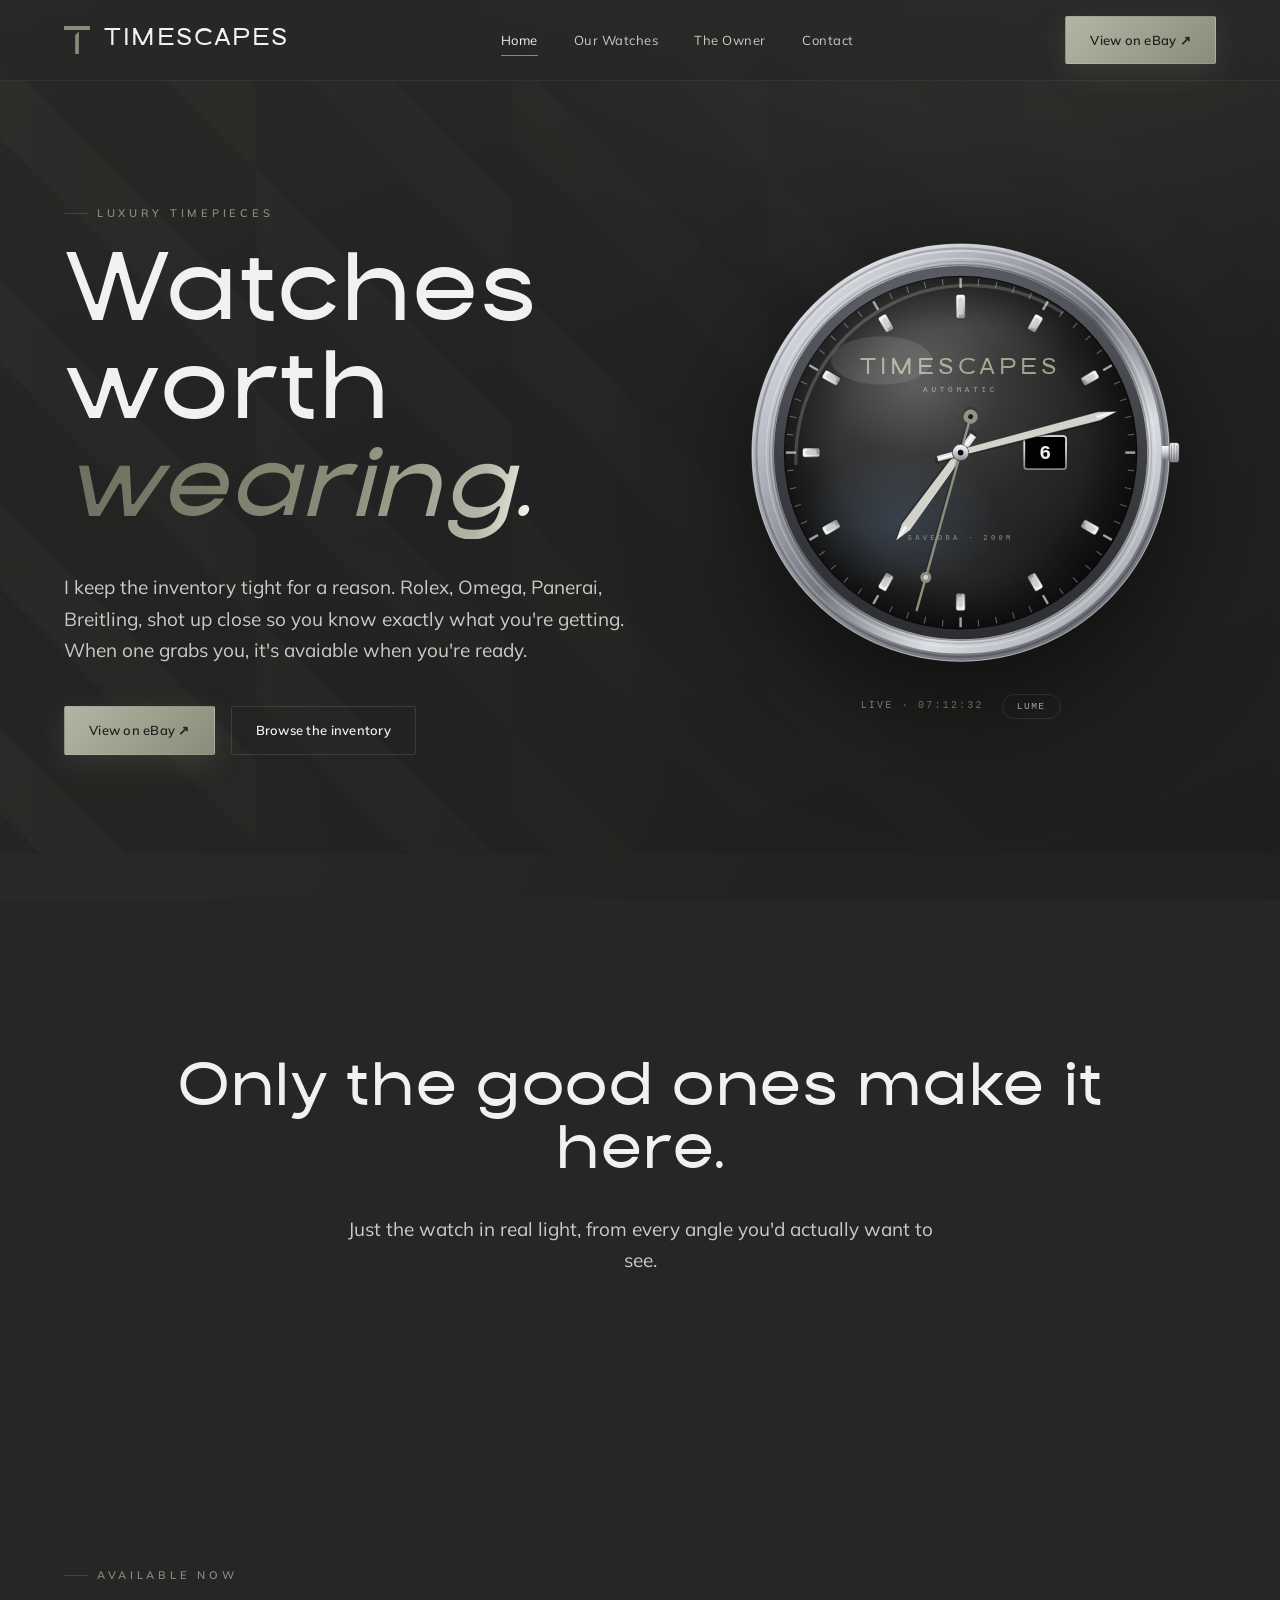
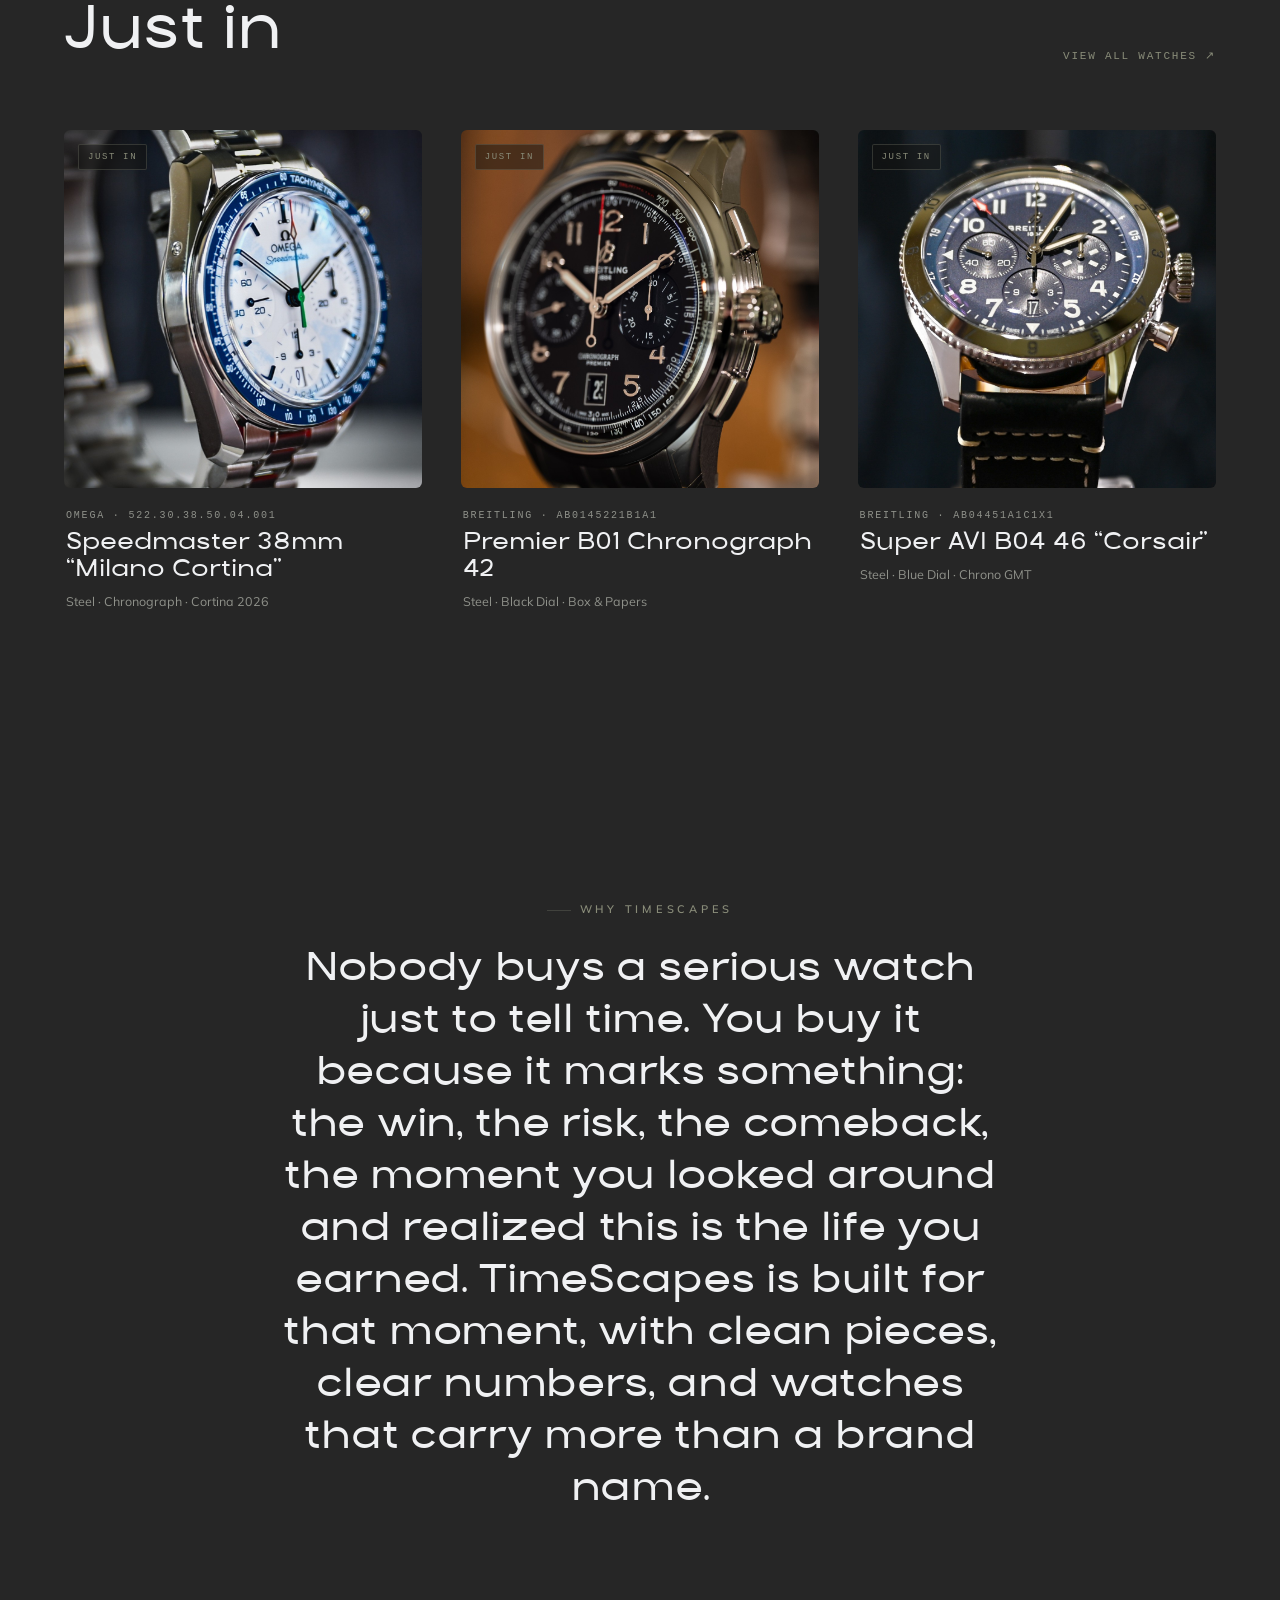
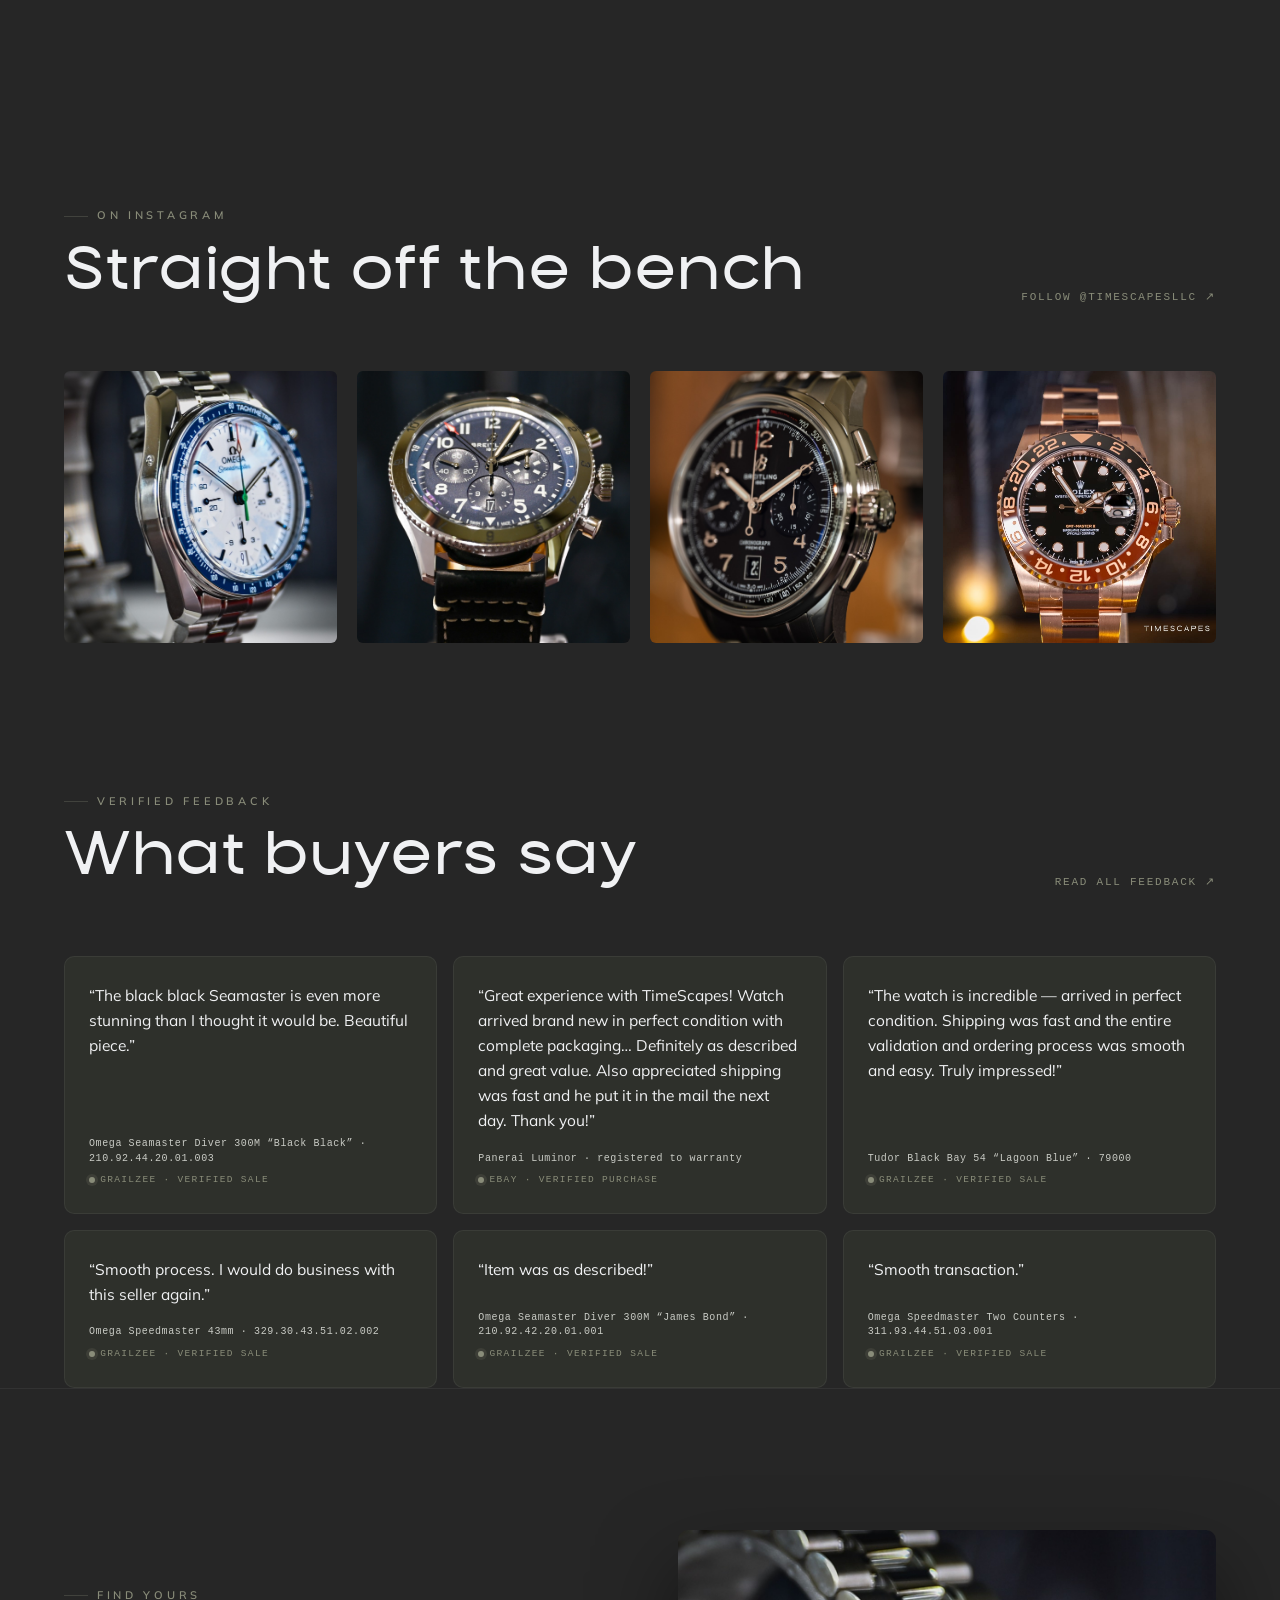
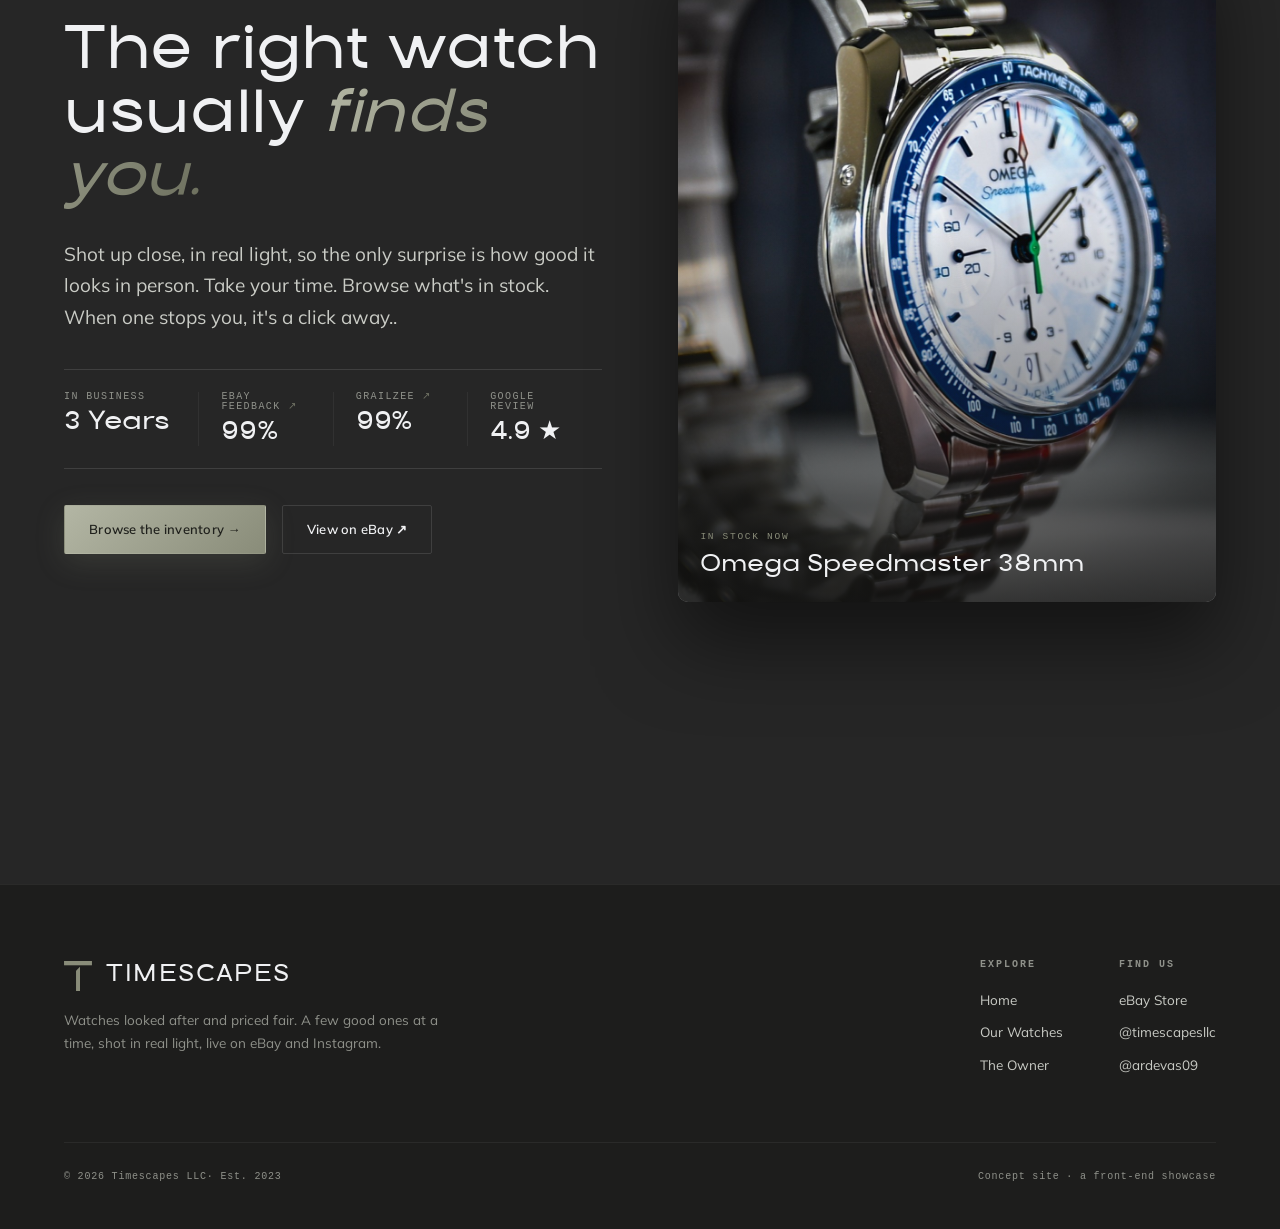
==== commit acb34262: "Add files via upload" ====
--- a/index.html
+++ b/index.html
@@ -12,8 +12,8 @@
 <link rel="preconnect" href="https://fonts.gstatic.com" crossorigin>
 <link href="https://fonts.googleapis.com/css2?family=Mulish:ital,wght@0,400;0,500;0,600;0,700;1,500&display=swap" rel="stylesheet">
 <link rel="icon" href="assets/brand/icon-green.svg">
-<link rel="stylesheet" href="styles.css?v=20260624">
-<script defer src="app.js?v=20260624"></script>
+<link rel="stylesheet" href="styles.css?v=20260624b">
+<script defer src="app.js?v=20260624b"></script>
 
 <style>
   /* trust metrics — home closer (page-specific; loads after styles.css, wins on source order) */
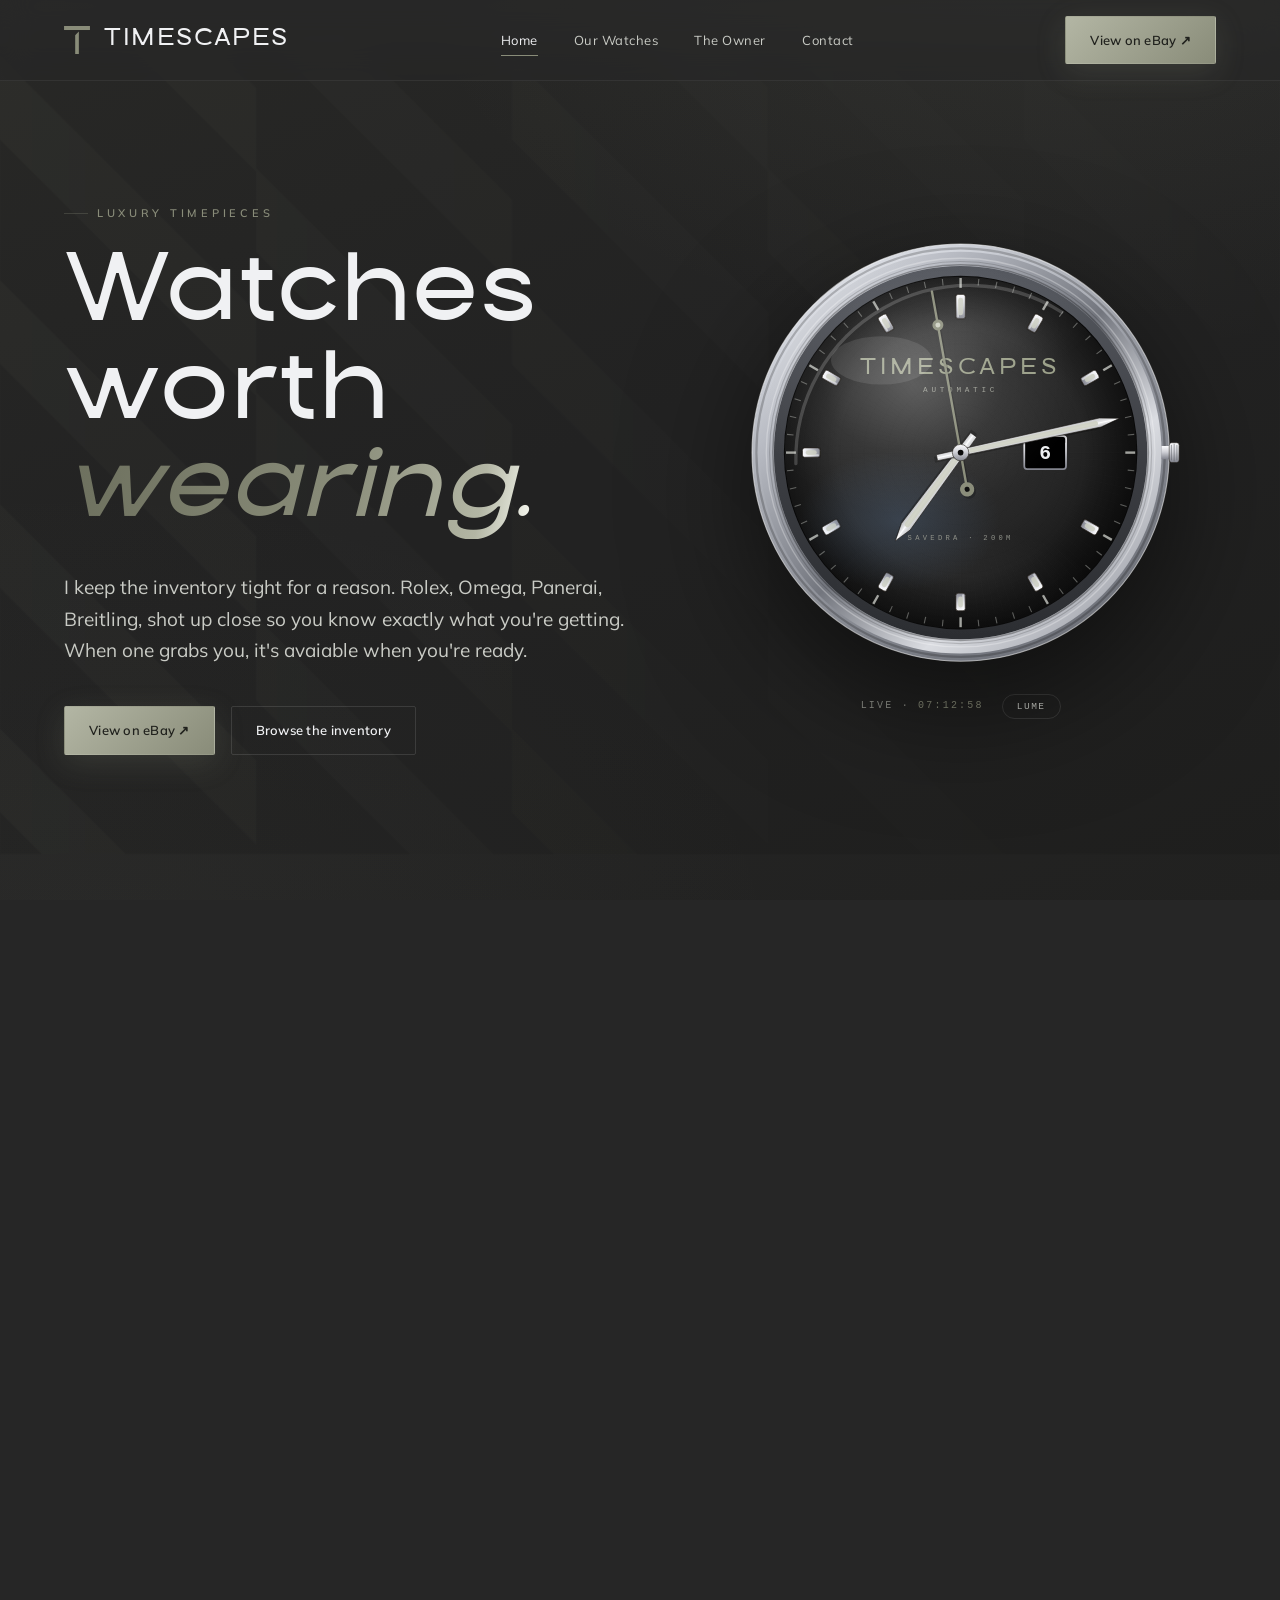
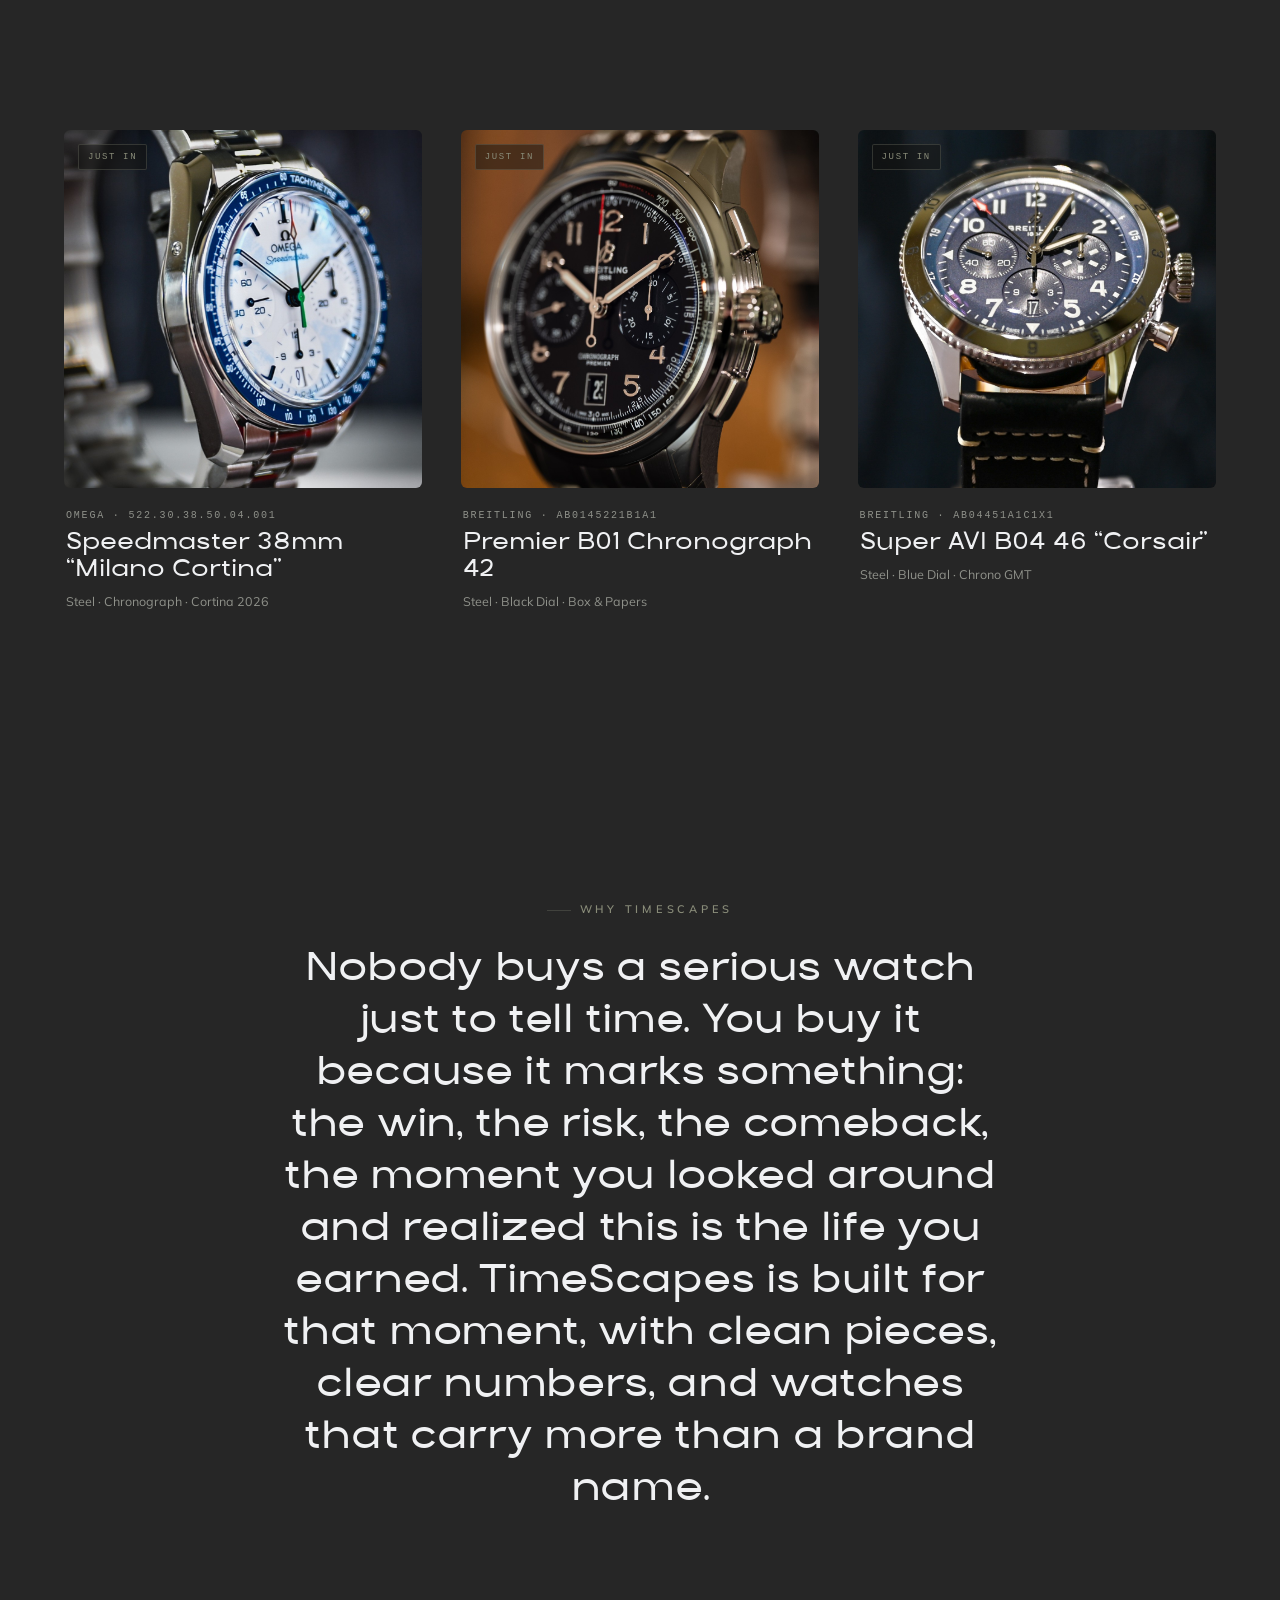
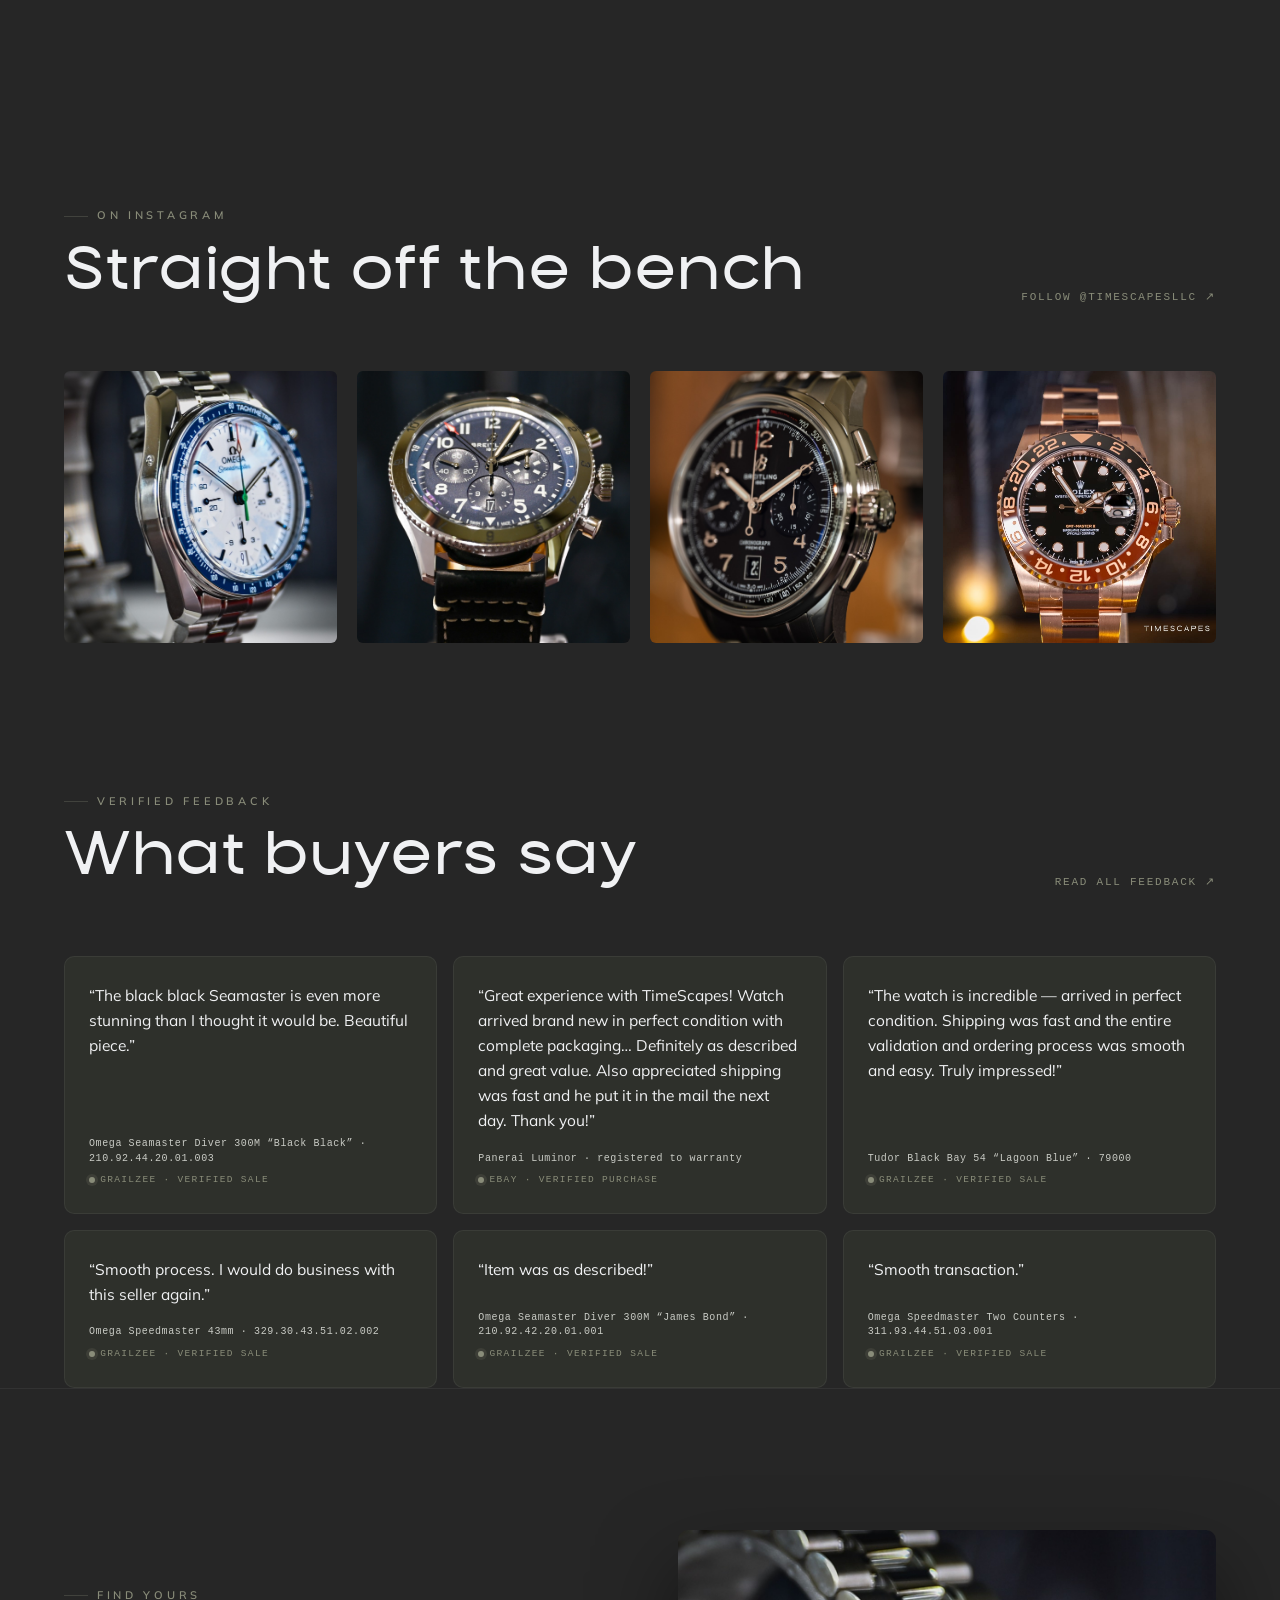
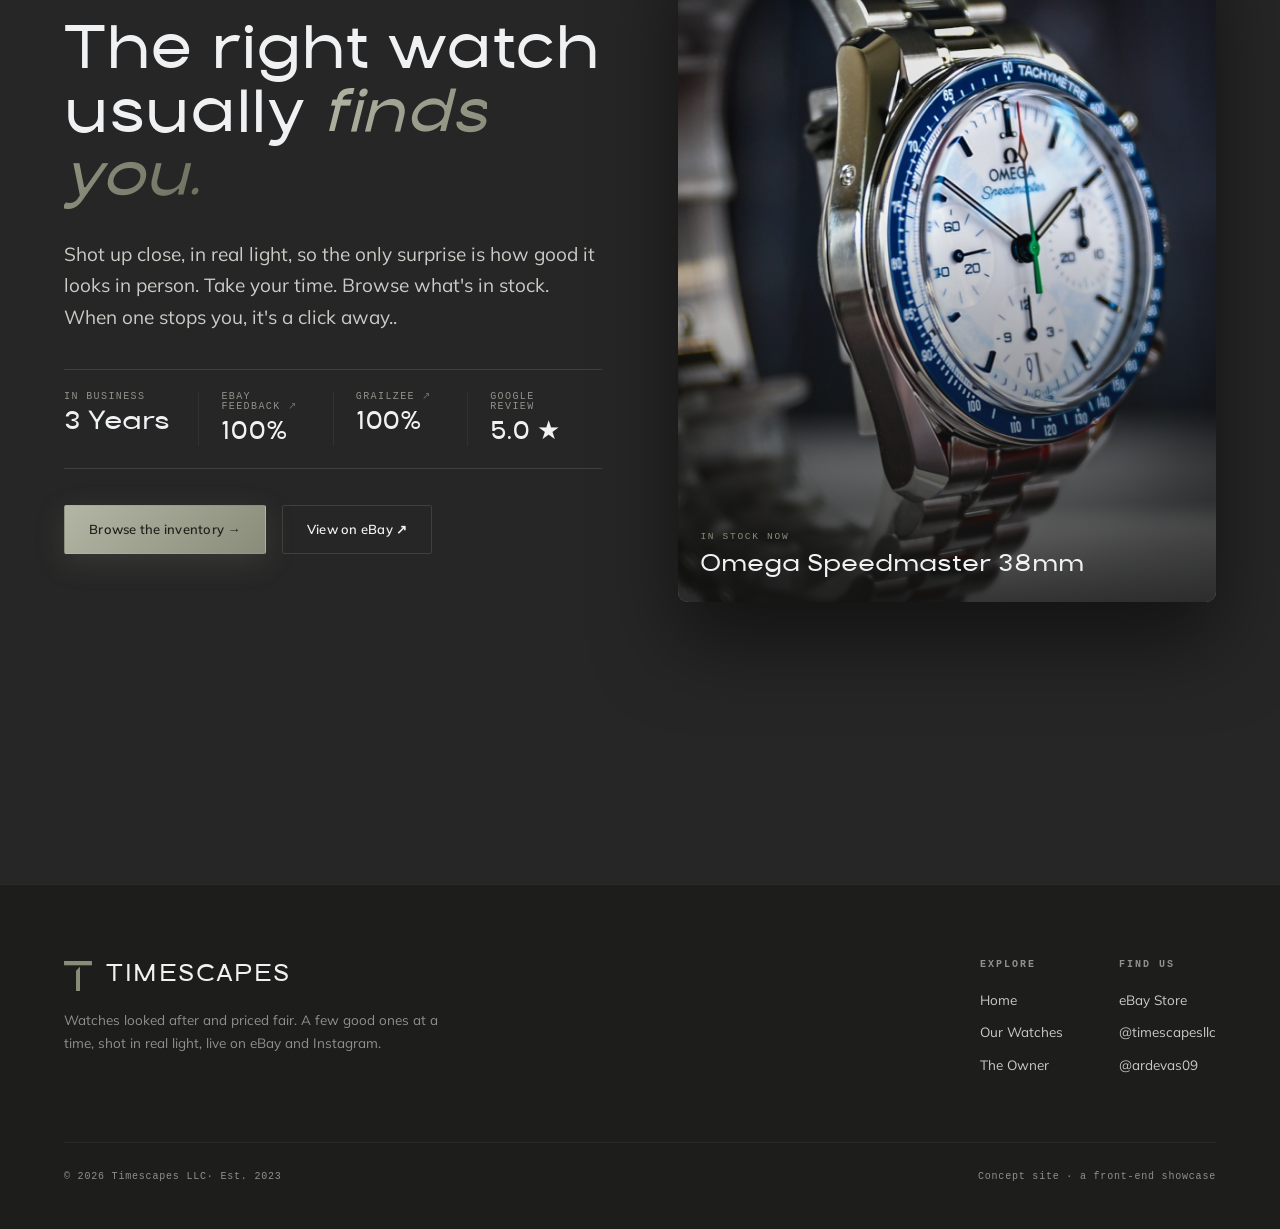
==== commit 3c9f4b20: "Add files via upload" ====
--- a/index.html
+++ b/index.html
@@ -12,8 +12,8 @@
 <link rel="preconnect" href="https://fonts.gstatic.com" crossorigin>
 <link href="https://fonts.googleapis.com/css2?family=Mulish:ital,wght@0,400;0,500;0,600;0,700;1,500&display=swap" rel="stylesheet">
 <link rel="icon" href="assets/brand/icon-green.svg">
-<link rel="stylesheet" href="styles.css?v=20260624b">
-<script defer src="app.js?v=20260624b"></script>
+<link rel="stylesheet" href="styles.css?v=20260624g">
+<script defer src="app.js?v=20260624g"></script>
 
 <style>
   /* trust metrics — home closer (page-specific; loads after styles.css, wins on source order) */
--- a/styles.css
+++ b/styles.css
@@ -244,6 +244,21 @@
 .filter:hover{border-color:var(--gold);color:var(--gold)}
 .filter.active{background:var(--ink);color:#20211d;border-color:var(--ink)}
 .card.hide{display:none}
+#inventoryGrid{transition:opacity .2s var(--ease)}
+.filter:disabled{opacity:.26;cursor:default;pointer-events:none;border-color:var(--line);color:var(--muted)}
+.filter-div{flex:0 0 auto;align-self:center;width:1px;height:18px;background:var(--line-2);margin:0 6px}
+.inv-aux{display:flex;align-items:center;gap:20px;flex-wrap:wrap}
+.inv-count{font-family:var(--mono);font-size:11px;letter-spacing:.08em;color:var(--muted);white-space:nowrap}
+.inv-sort{display:inline-flex;align-items:center;gap:9px;font-family:var(--mono);font-size:9px;letter-spacing:.18em;text-transform:uppercase;color:var(--muted)}
+.inv-sort select{font-family:var(--mono);font-size:11px;letter-spacing:.03em;text-transform:none;color:var(--ink-soft);background:transparent;
+  border:1px solid var(--line);border-radius:30px;padding:7px 30px 7px 13px;cursor:pointer;-webkit-appearance:none;appearance:none;
+  background-image:url("data:image/svg+xml,%3Csvg xmlns='http://www.w3.org/2000/svg' width='10' height='6' viewBox='0 0 10 6'%3E%3Cpath d='M1 1l4 4 4-4' fill='none' stroke='%23b6a86a' stroke-width='1.4'/%3E%3C/svg%3E");
+  background-repeat:no-repeat;background-position:right 12px center}
+.inv-sort select:hover{border-color:var(--gold)}
+.inv-sort option{background:var(--bg-2);color:var(--ink)}
+.inv-empty{grid-column:1/-1;text-align:center;padding:54px 0;color:var(--muted);font-family:var(--mono);font-size:12px;letter-spacing:.05em}
+.inv-empty button{background:none;border:none;color:var(--gold);font:inherit;cursor:pointer;text-decoration:underline;margin-left:8px;letter-spacing:.05em}
+@media(max-width:600px){ .inv-aux{width:100%;justify-content:flex-start} .filter-div{display:none} }
 
 /* ============ SPIN VIEWER (signature interaction) ============ */
 .spin{position:relative;width:100%;aspect-ratio:1/1;border-radius:8px;overflow:hidden;
@@ -283,23 +298,36 @@
 .detail__back{font-family:var(--mono);font-size:10.5px;letter-spacing:.16em;text-transform:uppercase;color:var(--muted);
   display:inline-flex;gap:.6em;transition:color .3s;margin-bottom:34px}
 .detail__back:hover{color:var(--gold)}
-.detail__grid{display:grid;grid-template-columns:1.08fr .92fr;gap:clamp(40px,5vw,80px);align-items:start}
-.detail__spin{position:relative}
+.detail__grid{display:grid;grid-template-columns:1.08fr .92fr;gap:clamp(40px,5vw,80px);align-items:start;grid-template-areas:"spin info" "gallery info"}
+.detail__spin{position:relative;grid-area:spin}
 .detail__spin .spin{box-shadow:0 50px 90px rgba(0,0,0,.5)}
-.detail__info{padding-top:8px}
+.detail__info{padding-top:8px;grid-area:info}
 .detail__brand{font-family:var(--mono);font-size:11px;letter-spacing:.2em;text-transform:uppercase;color:var(--gold)}
 .detail__name{font-family:var(--serif);font-size:clamp(34px,4.4vw,52px);font-weight:500;line-height:1.05;letter-spacing:-.01em;margin:14px 0 0}
 .detail__spec-line{font-size:15px;color:var(--ink-soft);margin-top:14px;max-width:26em;line-height:1.7}
-.specs{margin:34px 0;border-top:1px solid var(--line-2)}
+.specs{margin:34px 0 0;border-top:1px solid var(--line-2)}
 .specs div{display:flex;justify-content:space-between;gap:20px;padding:14px 0;border-bottom:1px solid var(--line-2)}
 .specs dt{font-family:var(--mono);font-size:10.5px;letter-spacing:.16em;text-transform:uppercase;color:var(--muted)}
 .specs dd{font-size:14px;color:var(--ink);text-align:right}
 .specs dd.placeholder{color:var(--ink-soft)}
 .specs dd .ph{display:block;font-family:var(--mono);font-size:9px;letter-spacing:.12em;text-transform:uppercase;color:var(--muted);margin-top:3px}
+.specs--cont{margin:0;border-top:none}
+.specs-toggle{display:flex;align-items:center;justify-content:space-between;gap:12px;width:100%;background:none;border:none;
+  border-bottom:1px solid var(--line-2);cursor:pointer;padding:14px 0;font-family:var(--mono);font-size:10.5px;
+  letter-spacing:.16em;text-transform:uppercase;color:var(--gold);transition:color .25s}
+.specs-toggle:hover{color:var(--gold-bright)}
+.specs-toggle__chev{font-size:12px;transition:transform .4s var(--ease)}
+.specs-toggle.open .specs-toggle__chev{transform:rotate(180deg)}
+.specs-more{max-height:0;overflow:hidden;transition:max-height .45s var(--ease)}
+@media(prefers-reduced-motion:reduce){ .specs-more,.specs-toggle__chev{transition:none} }
 .detail__cta{display:flex;gap:14px;flex-wrap:wrap;margin-top:30px}
-.detail__gallery{margin-top:clamp(48px,6vw,80px)}
-.gallery-strip{display:flex;gap:12px;overflow-x:auto;padding-bottom:8px;scrollbar-width:thin}
-.gallery-strip img{width:118px;height:118px;flex:0 0 auto;object-fit:cover;border-radius:4px;cursor:pointer;
+.detail__gallery{grid-area:gallery;margin-top:clamp(26px,3vw,40px)}
+.gallery-strip{display:flex;gap:10px;overflow-x:auto;padding-bottom:10px;scrollbar-width:thin;scrollbar-color:var(--line-2) transparent}
+.gallery-strip::-webkit-scrollbar{height:6px}
+.gallery-strip::-webkit-scrollbar-track{background:transparent}
+.gallery-strip::-webkit-scrollbar-thumb{background:var(--line-2);border-radius:6px}
+.gallery-strip:hover::-webkit-scrollbar-thumb{background:var(--gold-deep)}
+.gallery-strip img{width:100px;height:100px;flex:0 0 auto;object-fit:cover;border-radius:4px;cursor:pointer;
   opacity:.78;transition:opacity .4s,transform .5s var(--ease)}
 .gallery-strip img:hover{opacity:1;transform:translateY(-3px)}
 .more{padding:var(--section) 0 0}
@@ -451,7 +479,7 @@
   .menu-btn{display:flex}
   .hero__grid{grid-template-columns:1fr;gap:48px}
   .hero__visual{order:-1}
-  .detail__grid{grid-template-columns:1fr;gap:40px}
+  .detail__grid{grid-template-columns:1fr;gap:40px;grid-template-areas:"spin" "info" "gallery"}
   .compare__wrap{grid-template-columns:1fr;gap:30px}
   .owner-bio__grid{grid-template-columns:1fr;gap:40px}
   .closer__grid{grid-template-columns:1fr;gap:40px}
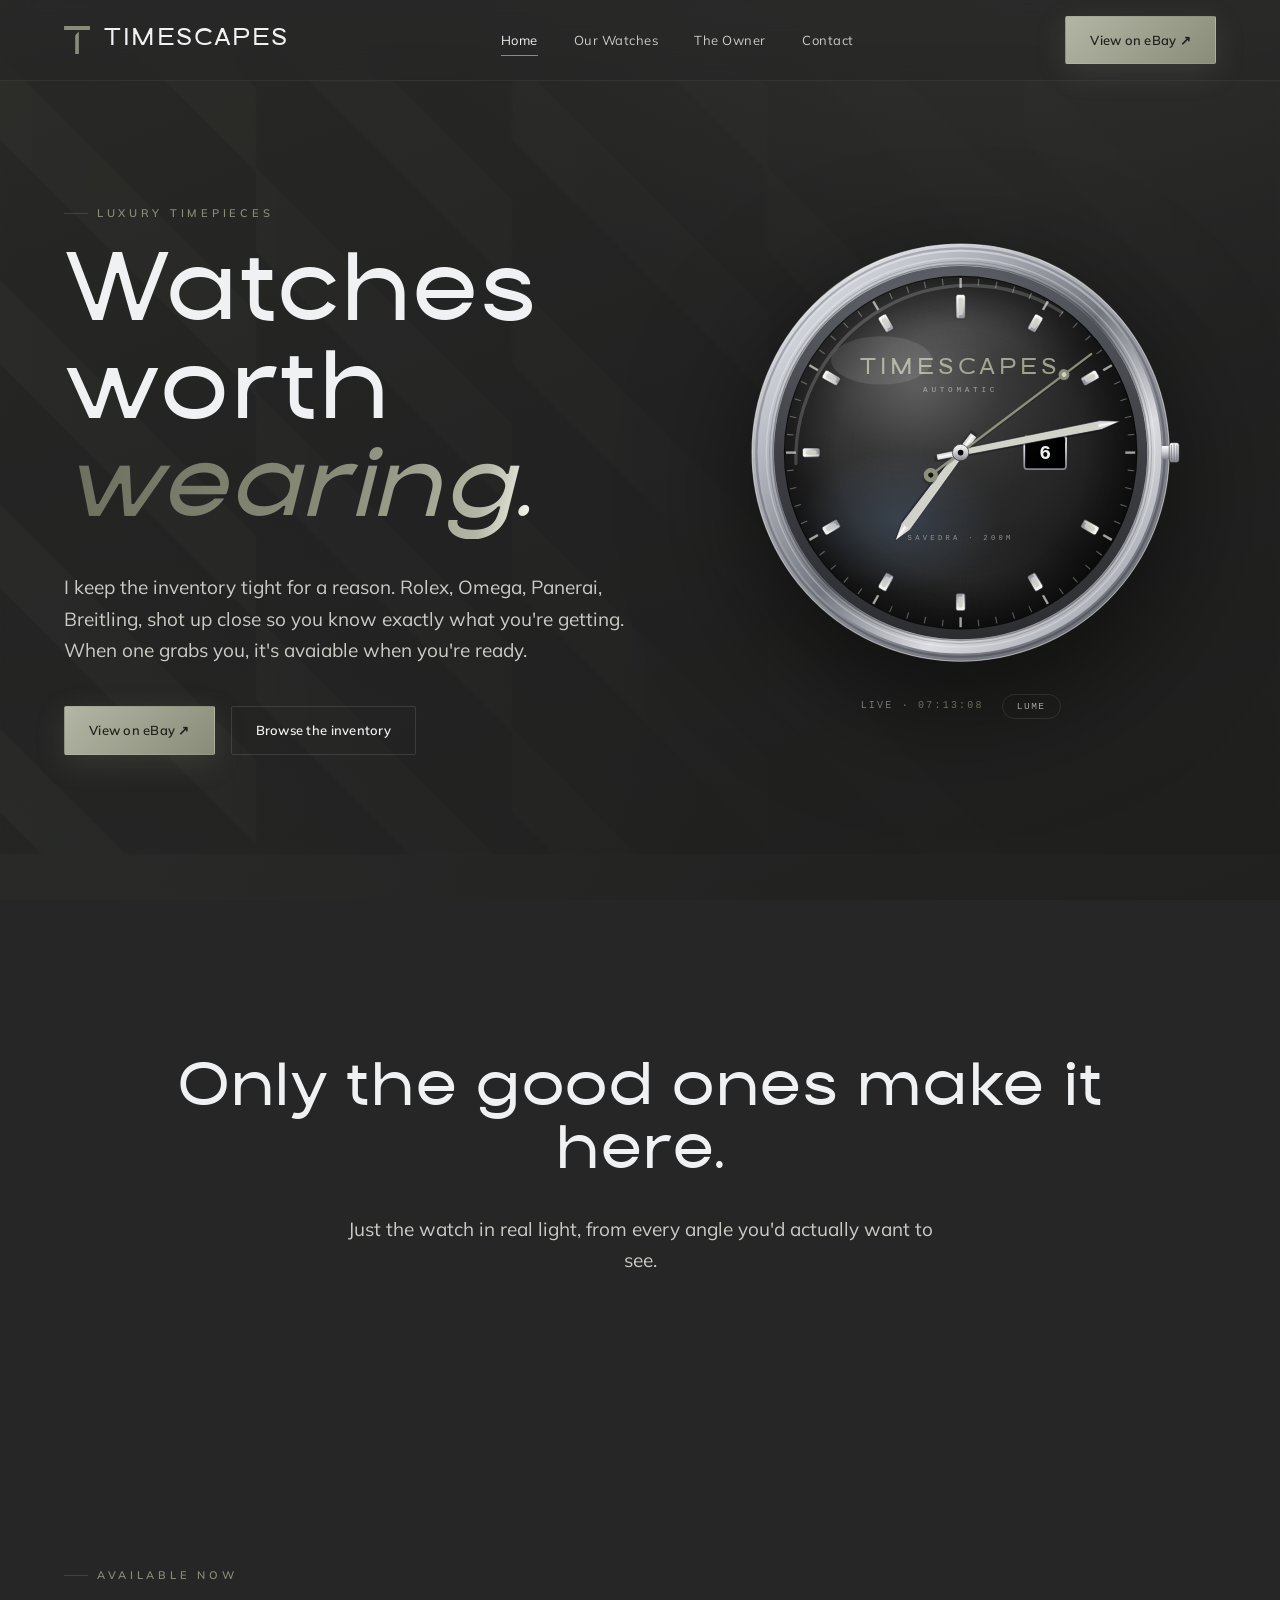
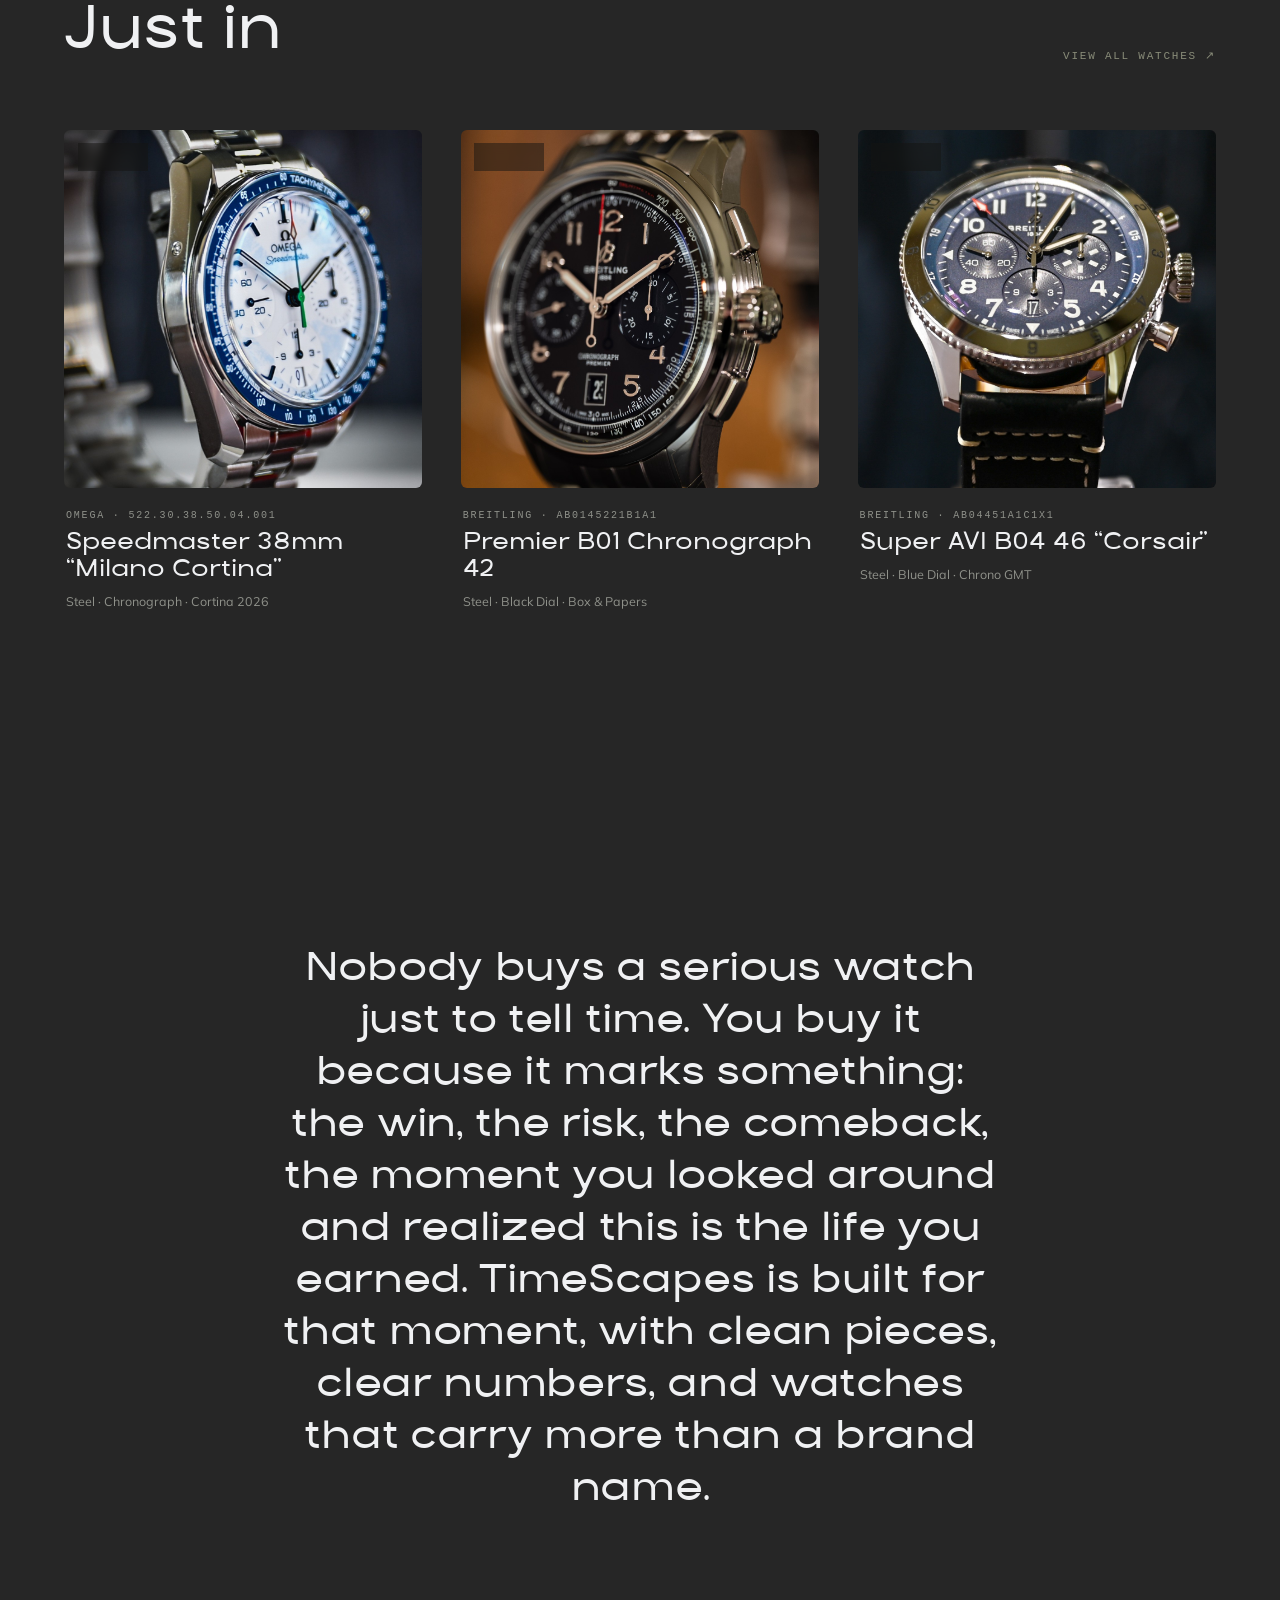
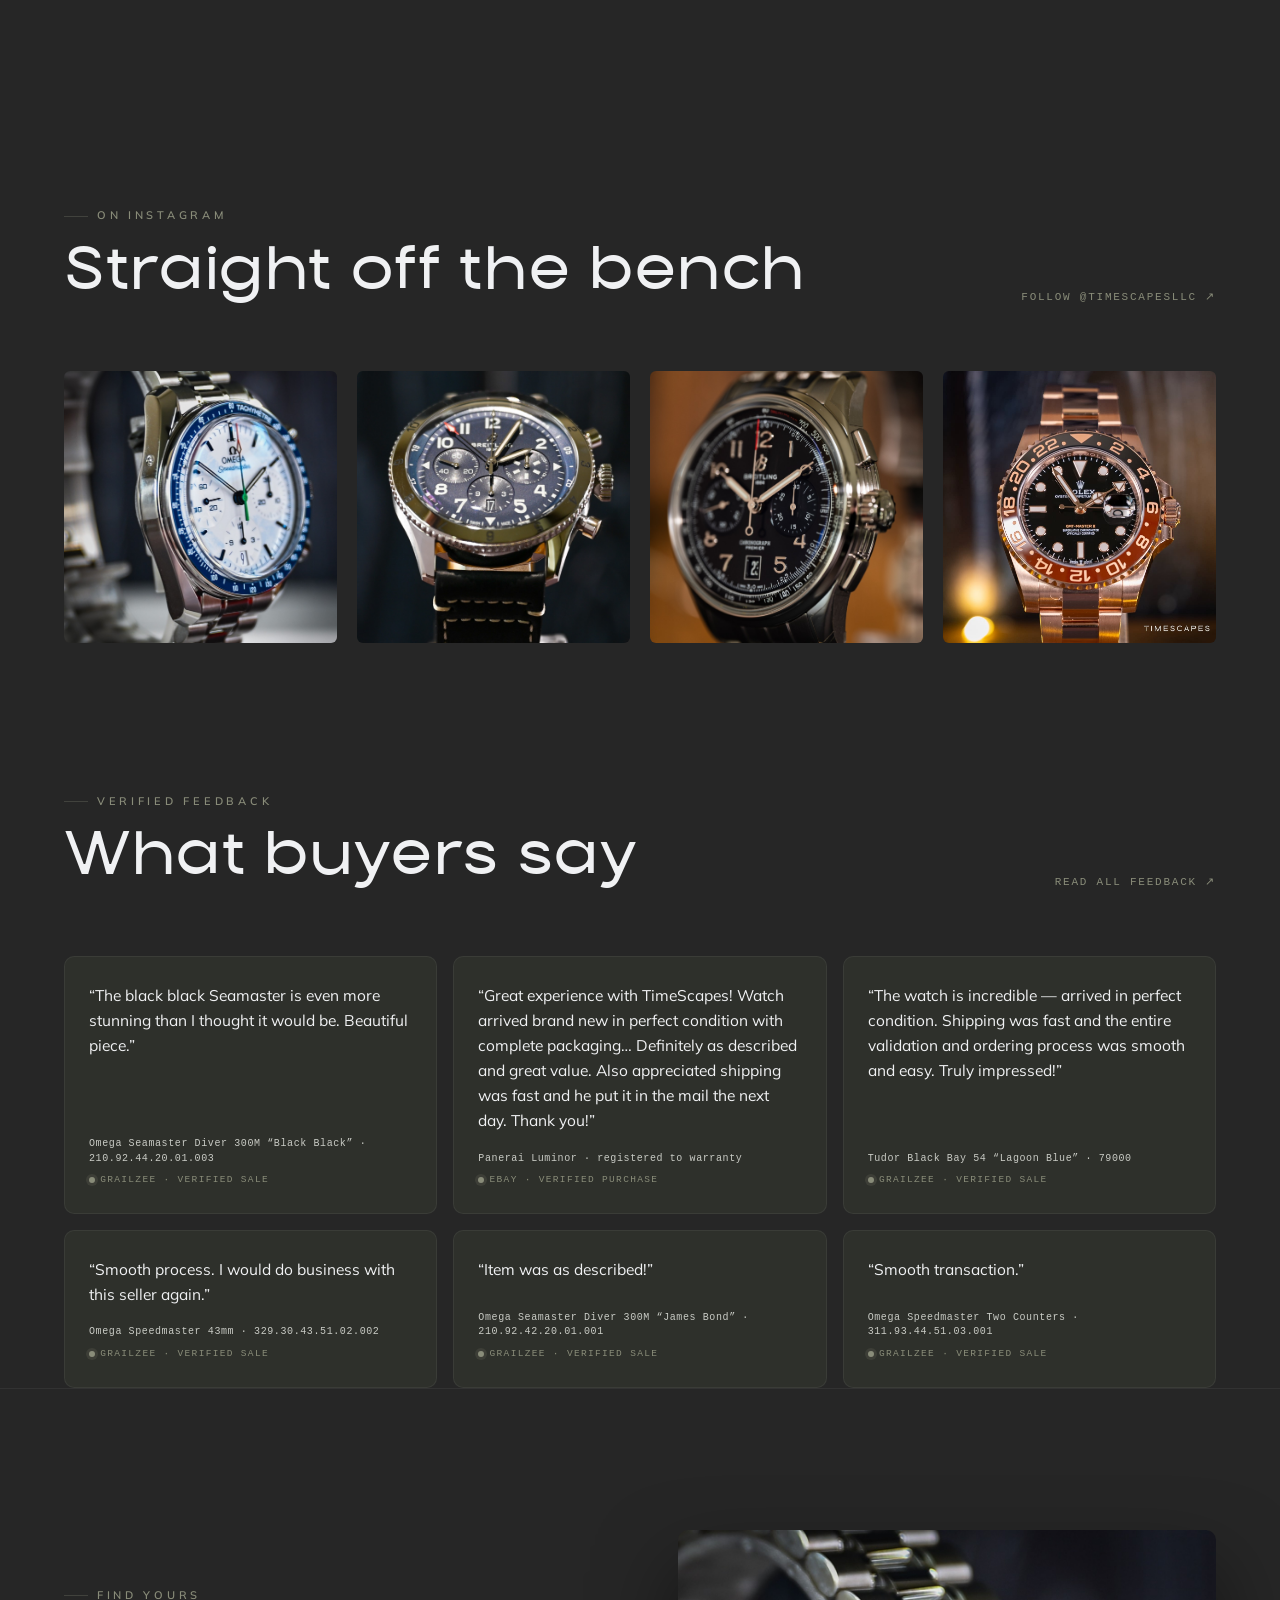
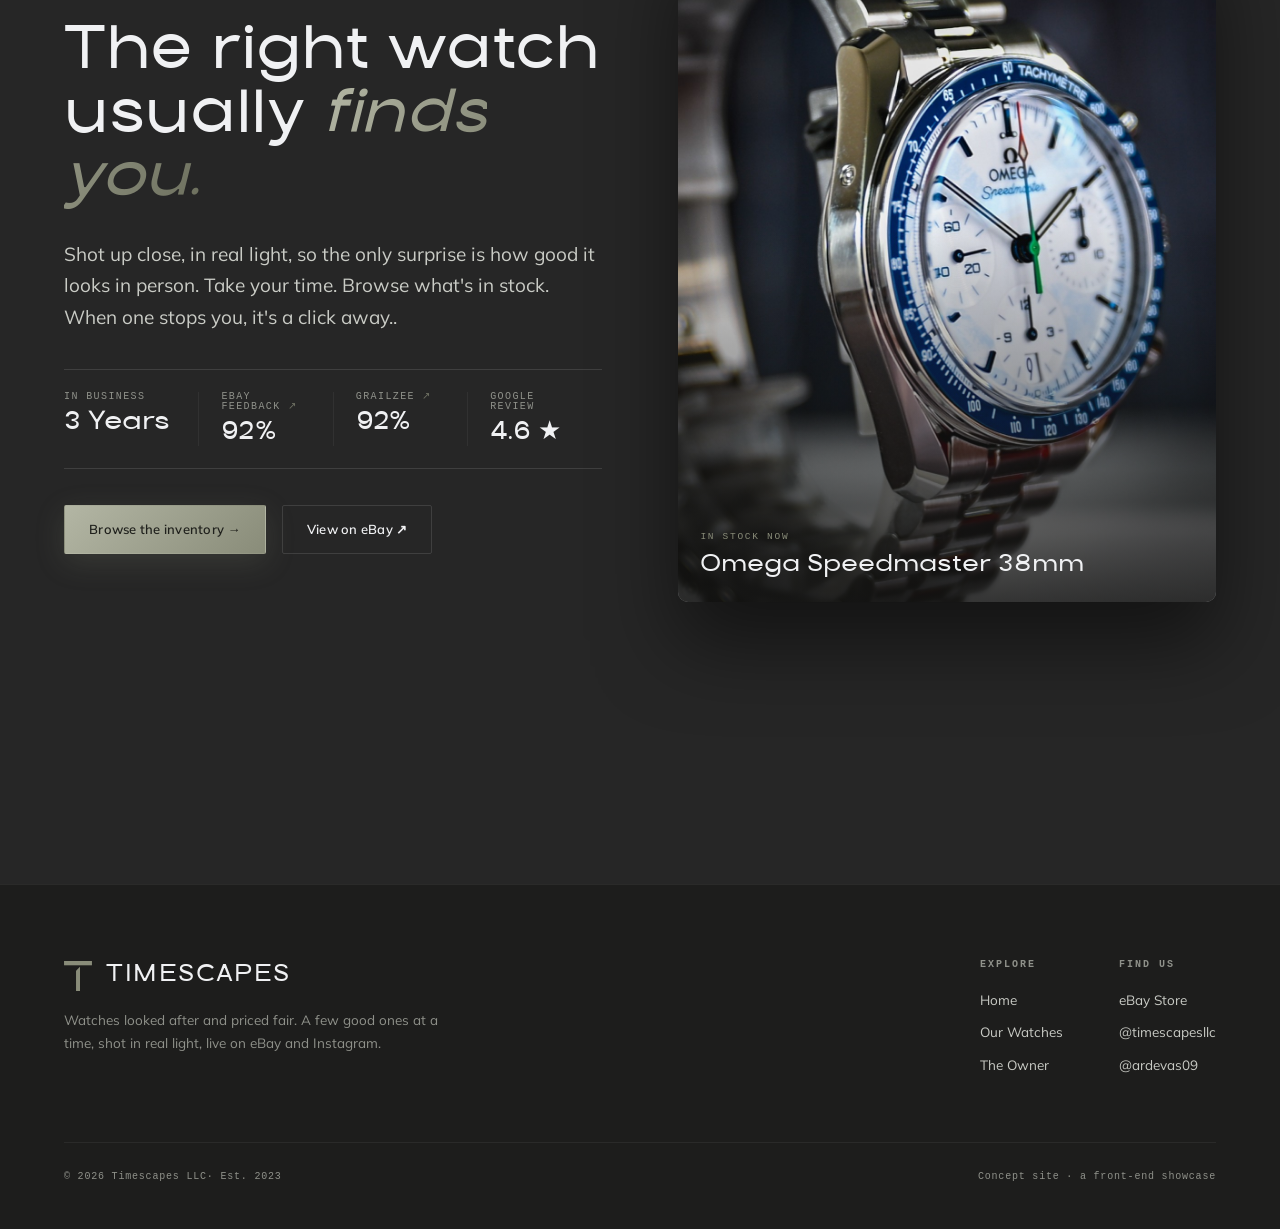
==== commit 84887e1d: "Add files via upload" ====
--- a/index.html
+++ b/index.html
@@ -12,8 +12,8 @@
 <link rel="preconnect" href="https://fonts.gstatic.com" crossorigin>
 <link href="https://fonts.googleapis.com/css2?family=Mulish:ital,wght@0,400;0,500;0,600;0,700;1,500&display=swap" rel="stylesheet">
 <link rel="icon" href="assets/brand/icon-green.svg">
-<link rel="stylesheet" href="styles.css?v=20260624g">
-<script defer src="app.js?v=20260624g"></script>
+<link rel="stylesheet" href="styles.css?v=20260624h">
+<script defer src="app.js?v=20260624h"></script>
 
 <style>
   /* trust metrics — home closer (page-specific; loads after styles.css, wins on source order) */
--- a/styles.css
+++ b/styles.css
@@ -320,6 +320,18 @@
 .specs-toggle.open .specs-toggle__chev{transform:rotate(180deg)}
 .specs-more{max-height:0;overflow:hidden;transition:max-height .45s var(--ease)}
 @media(prefers-reduced-motion:reduce){ .specs-more,.specs-toggle__chev{transition:none} }
+.wears{margin-top:30px;padding-top:26px;border-top:1px solid var(--line-2)}
+.wears__head{margin-bottom:16px}
+.wears__t{display:block;font-family:var(--mono);font-size:11px;letter-spacing:.18em;text-transform:uppercase;color:var(--gold)}
+.wears__sub{display:block;margin-top:7px;font-size:13px;line-height:1.5;color:var(--muted);max-width:48ch}
+.wears__svg{width:100%;height:auto;max-width:560px;display:block}
+.wv-case{fill:var(--bg-3);stroke:var(--gold-line);stroke-width:1.5}
+.wv-env{fill:none;stroke:var(--line-2);stroke-width:1;stroke-dasharray:3 4}
+.wv-lug{fill:var(--bg-3);stroke:var(--gold-line);stroke-width:1}
+.wv-crystal{fill:none;stroke:var(--gold-line);stroke-width:1;opacity:.65}
+.wv-dim{stroke:var(--muted);stroke-width:1}
+.wv-num{fill:var(--ink-soft);font-family:var(--mono);font-size:11px;letter-spacing:.03em}
+.wv-cap{fill:var(--muted);font-family:var(--mono);font-size:9px;letter-spacing:.18em}
 .detail__cta{display:flex;gap:14px;flex-wrap:wrap;margin-top:30px}
 .detail__gallery{grid-area:gallery;margin-top:clamp(26px,3vw,40px)}
 .gallery-strip{display:flex;gap:10px;overflow-x:auto;padding-bottom:10px;scrollbar-width:thin;scrollbar-color:var(--line-2) transparent}
